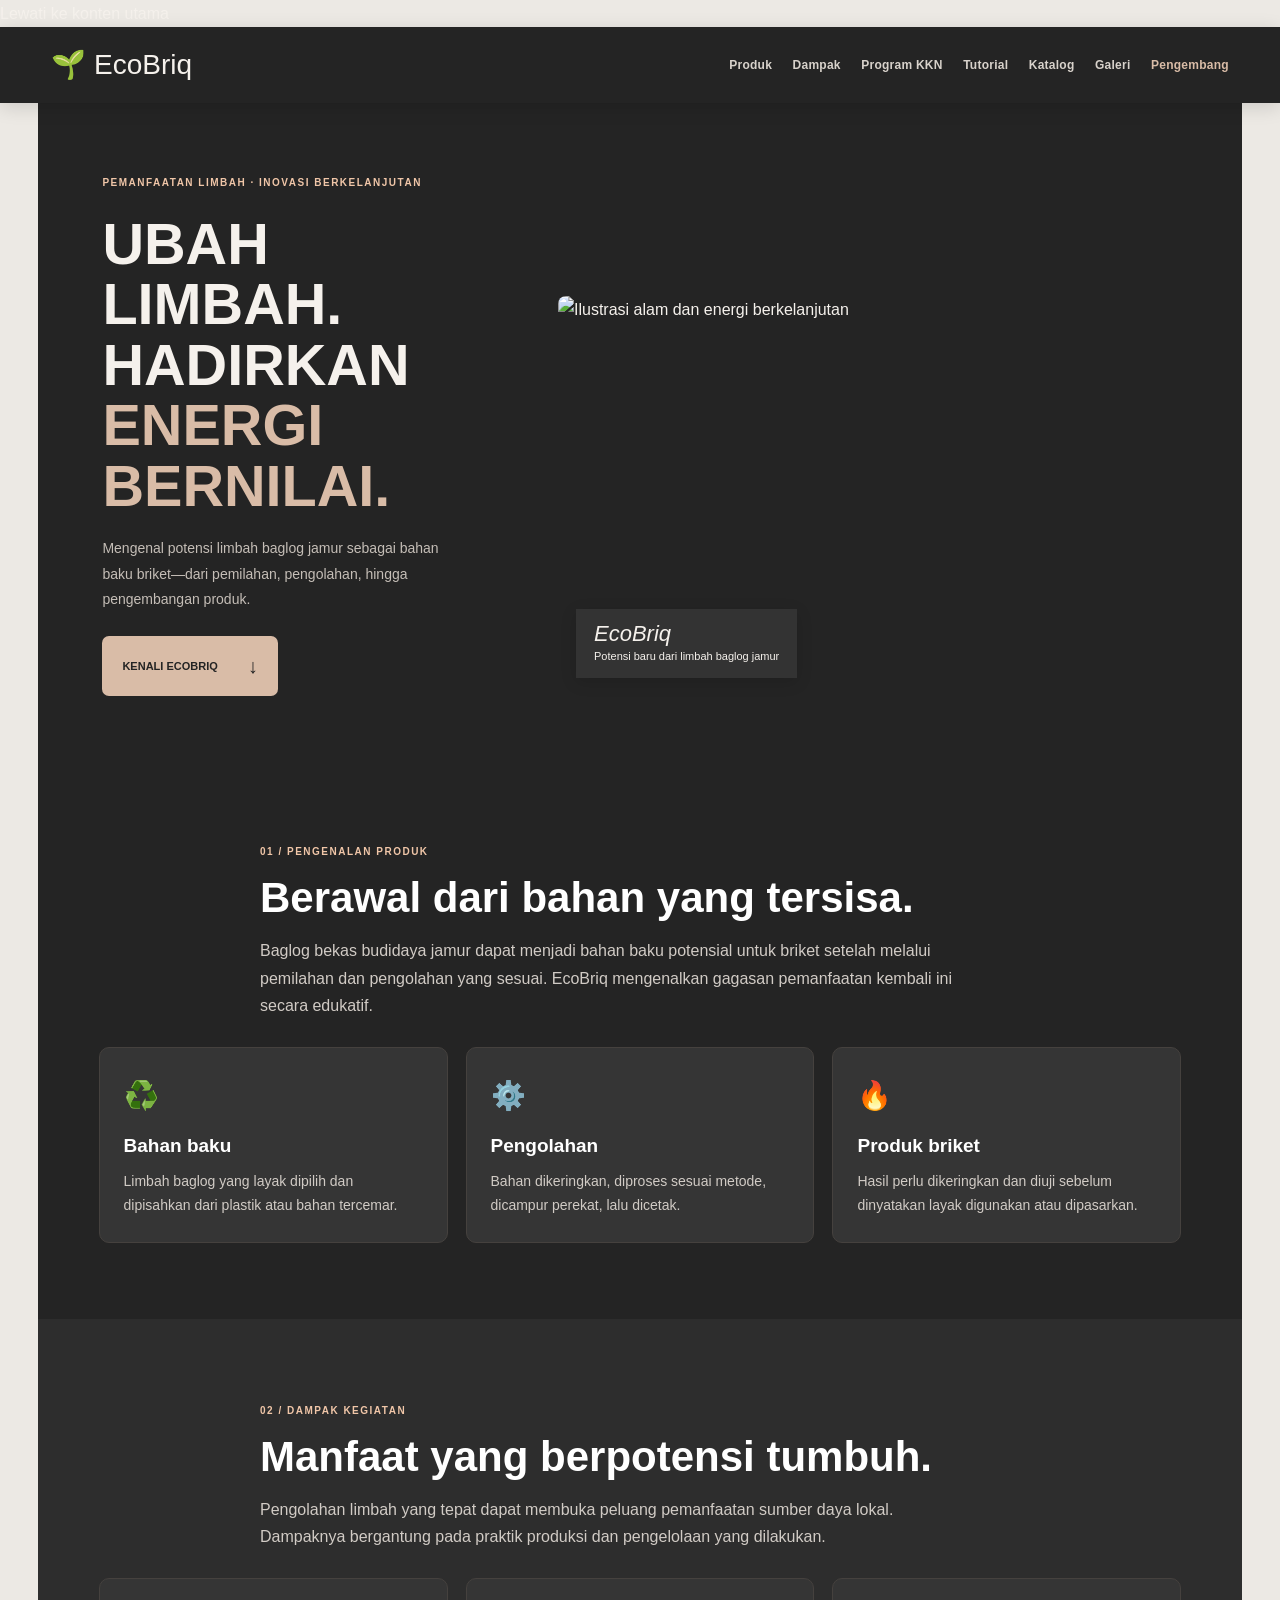
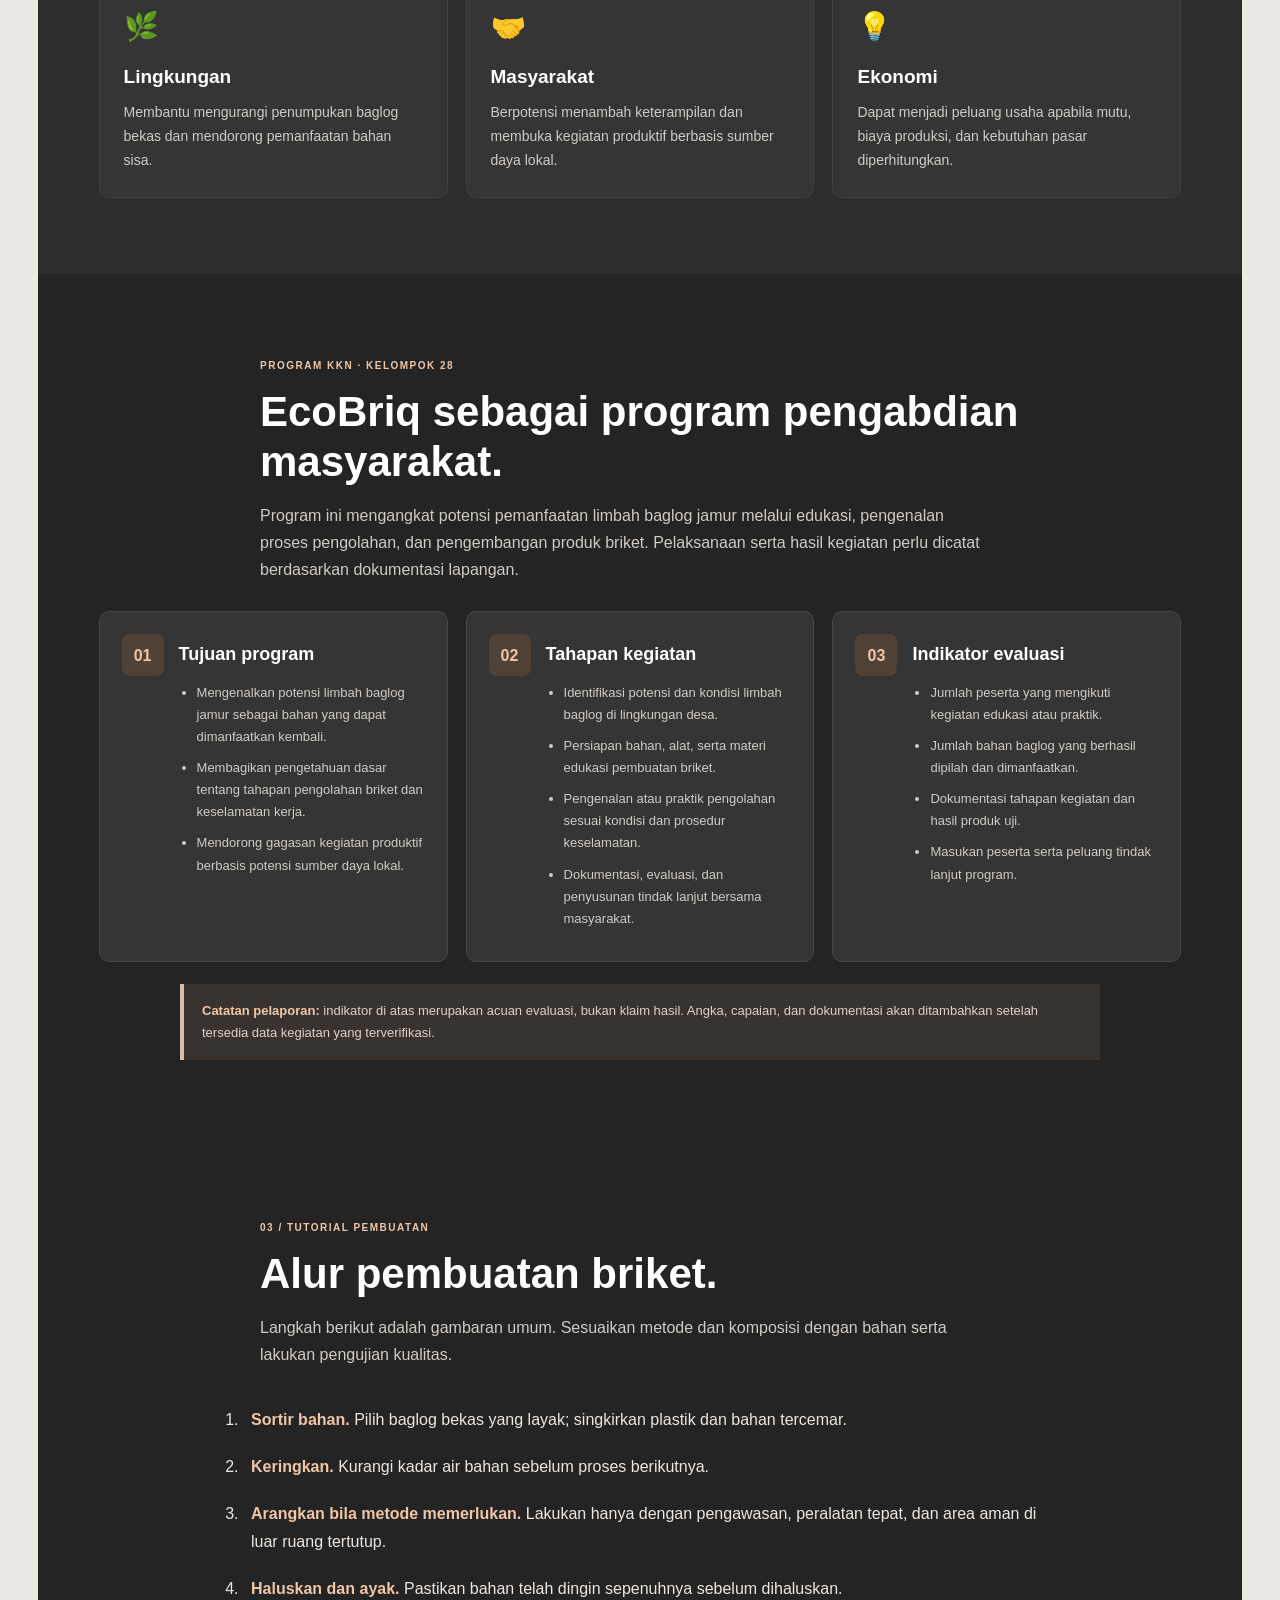
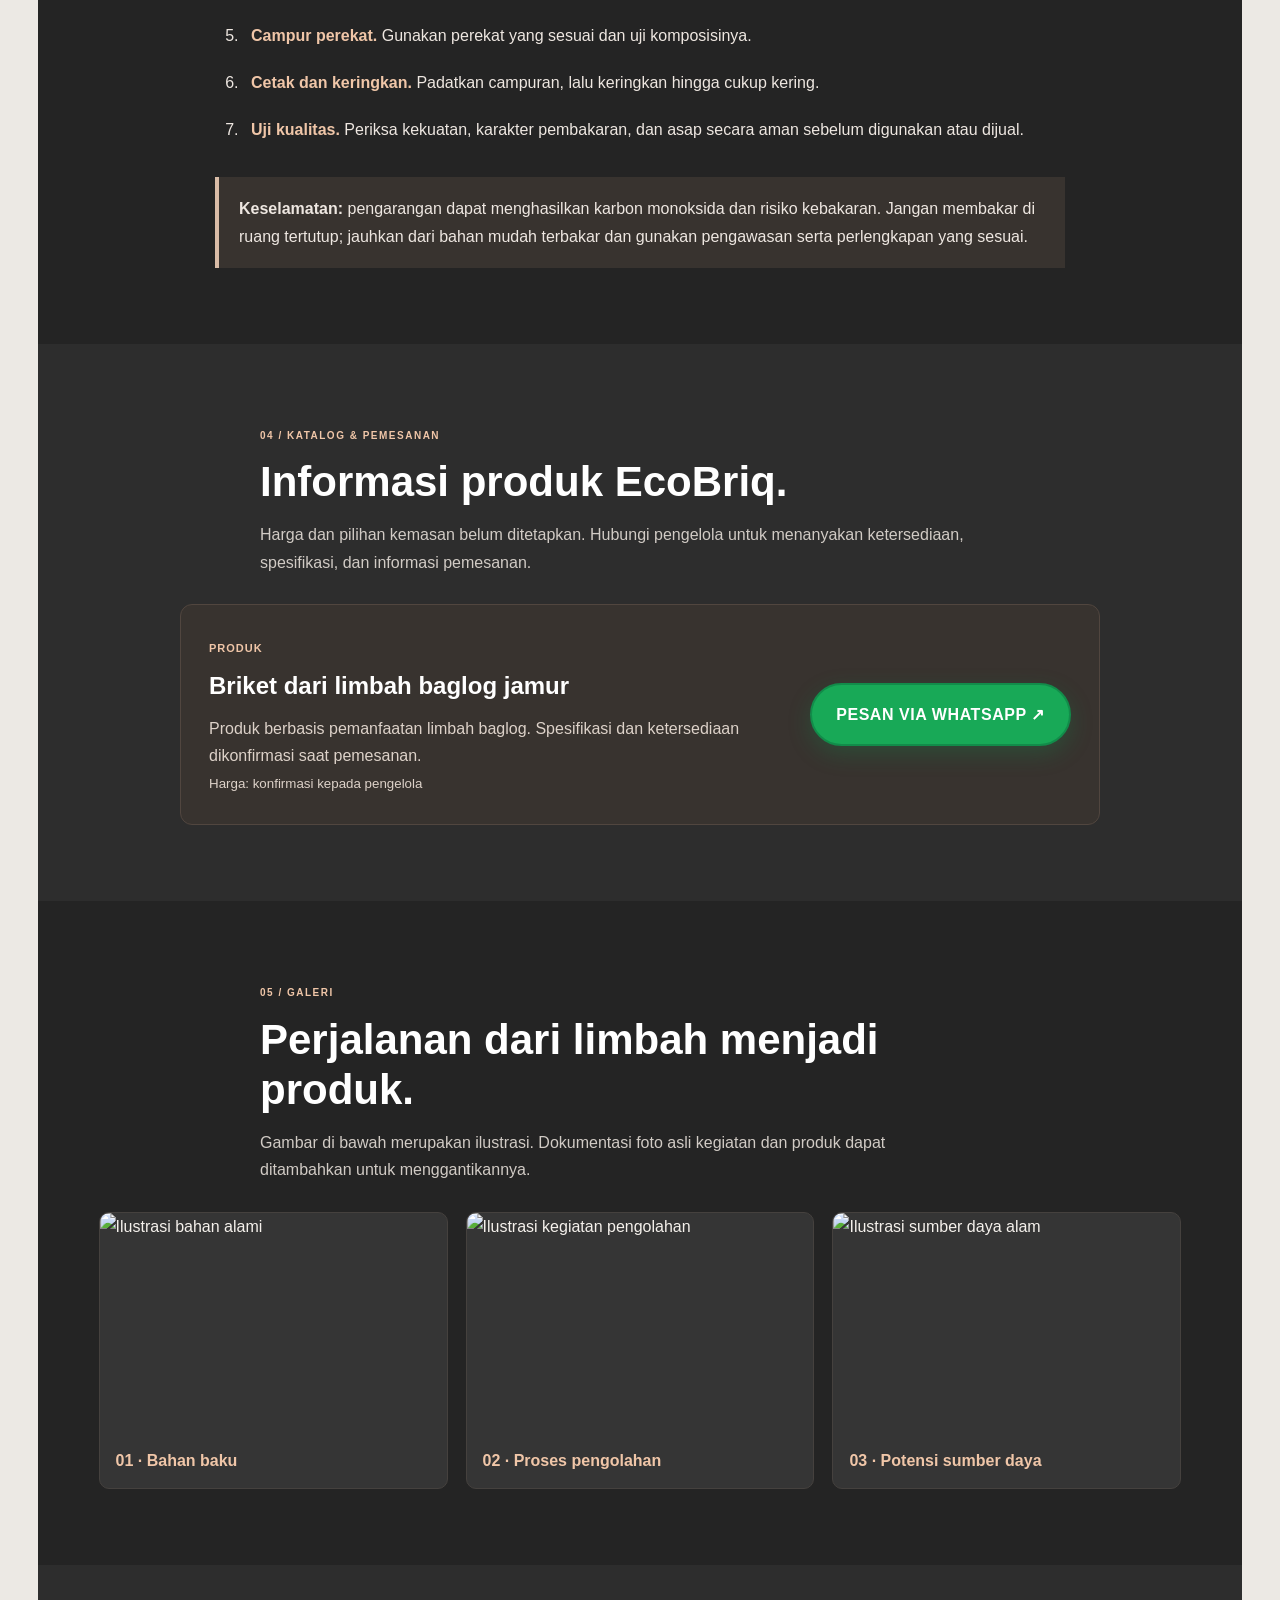
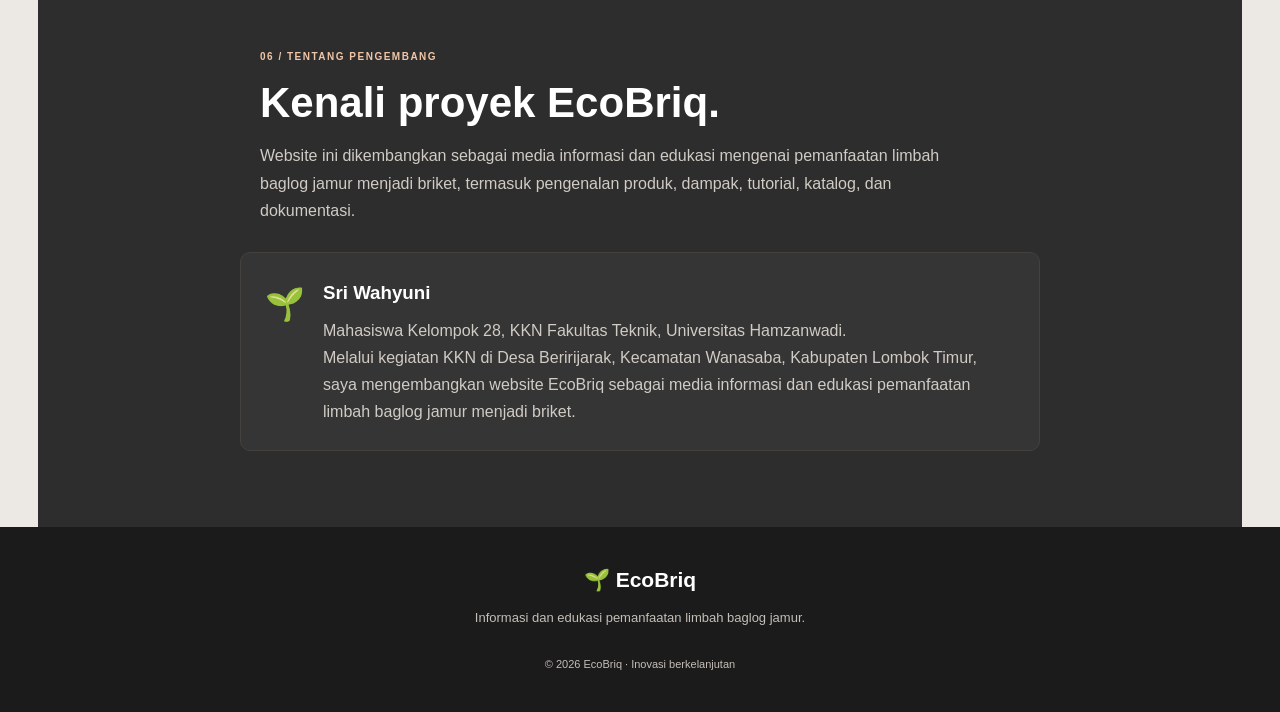
==== index.html @ 1732c58d "Improve EcoBriq navigation accessibility and active section tracking" ====
<!doctype html>
<html lang="id">
<head>
  <meta charset="utf-8">
  <meta name="viewport" content="width=device-width, initial-scale=1">
  <meta name="description" content="EcoBriq: edukasi pemanfaatan limbah baglog jamur menjadi briket, dampak, proses, katalog, galeri, dan informasi pengembang.">
  <title>EcoBriq | Pemanfaatan Limbah Baglog Jamur</title>
  <link rel="stylesheet" href="css/style.css">
</head>
<body class="home-page single-page">
<a class="skip-link" href="#konten-utama">Lewati ke konten utama</a>
<header class="navbar home-nav">
  <a class="logo" href="#beranda" aria-label="EcoBriq, ke beranda">🌱 EcoBriq</a>
  <nav aria-label="Navigasi utama">
    <a href="#produk">Produk</a><a href="#dampak">Dampak</a><a href="#program">Program KKN</a><a href="#tutorial">Tutorial</a><a href="#katalog">Katalog</a><a href="#galeri">Galeri</a><a href="#pengembang">Pengembang</a>
  </nav>
</header>
<main id="konten-utama" tabindex="-1">
  <section class="shop-hero single-hero" id="beranda">
    <div class="shop-hero-copy">
      <span class="shop-kicker">PEMANFAATAN LIMBAH · INOVASI BERKELANJUTAN</span>
      <h1>UBAH LIMBAH.<br>HADIRKAN <em>ENERGI BERNILAI.</em></h1>
      <p>Mengenal potensi limbah baglog jamur sebagai bahan baku briket—dari pemilahan, pengolahan, hingga pengembangan produk.</p>
      <a class="shop-button" href="#produk">KENALI ECOBRIQ <span>↓</span></a>
    </div>
    <div class="shop-hero-photo">
      <img src="https://images.unsplash.com/photo-1473341304170-971dccb5ac1e?auto=format&fit=crop&w=1200&q=85" alt="Ilustrasi alam dan energi berkelanjutan">
      <div class="hero-photo-label"><strong>EcoBriq</strong><span>Potensi baru dari limbah baglog jamur</span></div>
    </div>
  </section>

  <section class="single-section" id="produk">
    <div class="single-heading"><span class="shop-kicker">01 / PENGENALAN PRODUK</span><h2>Berawal dari bahan yang tersisa.</h2><p>Baglog bekas budidaya jamur dapat menjadi bahan baku potensial untuk briket setelah melalui pemilahan dan pengolahan yang sesuai. EcoBriq mengenalkan gagasan pemanfaatan kembali ini secara edukatif.</p></div>
    <div class="single-cards">
      <article><span>♻️</span><h3>Bahan baku</h3><p>Limbah baglog yang layak dipilih dan dipisahkan dari plastik atau bahan tercemar.</p></article>
      <article><span>⚙️</span><h3>Pengolahan</h3><p>Bahan dikeringkan, diproses sesuai metode, dicampur perekat, lalu dicetak.</p></article>
      <article><span>🔥</span><h3>Produk briket</h3><p>Hasil perlu dikeringkan dan diuji sebelum dinyatakan layak digunakan atau dipasarkan.</p></article>
    </div>
  </section>

  <section class="single-section single-tinted" id="dampak">
    <div class="single-heading"><span class="shop-kicker">02 / DAMPAK KEGIATAN</span><h2>Manfaat yang berpotensi tumbuh.</h2><p>Pengolahan limbah yang tepat dapat membuka peluang pemanfaatan sumber daya lokal. Dampaknya bergantung pada praktik produksi dan pengelolaan yang dilakukan.</p></div>
    <div class="single-cards">
      <article><span>🌿</span><h3>Lingkungan</h3><p>Membantu mengurangi penumpukan baglog bekas dan mendorong pemanfaatan bahan sisa.</p></article>
      <article><span>🤝</span><h3>Masyarakat</h3><p>Berpotensi menambah keterampilan dan membuka kegiatan produktif berbasis sumber daya lokal.</p></article>
      <article><span>💡</span><h3>Ekonomi</h3><p>Dapat menjadi peluang usaha apabila mutu, biaya produksi, dan kebutuhan pasar diperhitungkan.</p></article>
    </div>
  </section>


  <section class="single-section" id="program">
    <div class="single-heading"><span class="shop-kicker">PROGRAM KKN · KELOMPOK 28</span><h2>EcoBriq sebagai program pengabdian masyarakat.</h2><p>Program ini mengangkat potensi pemanfaatan limbah baglog jamur melalui edukasi, pengenalan proses pengolahan, dan pengembangan produk briket. Pelaksanaan serta hasil kegiatan perlu dicatat berdasarkan dokumentasi lapangan.</p></div>
    <div class="program-grid">
      <article class="program-card"><span class="program-number">01</span><div><h3>Tujuan program</h3><ul><li>Mengenalkan potensi limbah baglog jamur sebagai bahan yang dapat dimanfaatkan kembali.</li><li>Membagikan pengetahuan dasar tentang tahapan pengolahan briket dan keselamatan kerja.</li><li>Mendorong gagasan kegiatan produktif berbasis potensi sumber daya lokal.</li></ul></div></article>
      <article class="program-card"><span class="program-number">02</span><div><h3>Tahapan kegiatan</h3><ul><li>Identifikasi potensi dan kondisi limbah baglog di lingkungan desa.</li><li>Persiapan bahan, alat, serta materi edukasi pembuatan briket.</li><li>Pengenalan atau praktik pengolahan sesuai kondisi dan prosedur keselamatan.</li><li>Dokumentasi, evaluasi, dan penyusunan tindak lanjut bersama masyarakat.</li></ul></div></article>
      <article class="program-card"><span class="program-number">03</span><div><h3>Indikator evaluasi</h3><ul><li>Jumlah peserta yang mengikuti kegiatan edukasi atau praktik.</li><li>Jumlah bahan baglog yang berhasil dipilah dan dimanfaatkan.</li><li>Dokumentasi tahapan kegiatan dan hasil produk uji.</li><li>Masukan peserta serta peluang tindak lanjut program.</li></ul></div></article>
    </div>
    <p class="program-note"><strong>Catatan pelaporan:</strong> indikator di atas merupakan acuan evaluasi, bukan klaim hasil. Angka, capaian, dan dokumentasi akan ditambahkan setelah tersedia data kegiatan yang terverifikasi.</p>
  </section>

  <section class="single-section" id="tutorial">
    <div class="single-heading"><span class="shop-kicker">03 / TUTORIAL PEMBUATAN</span><h2>Alur pembuatan briket.</h2><p>Langkah berikut adalah gambaran umum. Sesuaikan metode dan komposisi dengan bahan serta lakukan pengujian kualitas.</p></div>
    <ol class="single-steps">
      <li><b>Sortir bahan.</b> Pilih baglog bekas yang layak; singkirkan plastik dan bahan tercemar.</li>
      <li><b>Keringkan.</b> Kurangi kadar air bahan sebelum proses berikutnya.</li>
      <li><b>Arangkan bila metode memerlukan.</b> Lakukan hanya dengan pengawasan, peralatan tepat, dan area aman di luar ruang tertutup.</li>
      <li><b>Haluskan dan ayak.</b> Pastikan bahan telah dingin sepenuhnya sebelum dihaluskan.</li>
      <li><b>Campur perekat.</b> Gunakan perekat yang sesuai dan uji komposisinya.</li>
      <li><b>Cetak dan keringkan.</b> Padatkan campuran, lalu keringkan hingga cukup kering.</li>
      <li><b>Uji kualitas.</b> Periksa kekuatan, karakter pembakaran, dan asap secara aman sebelum digunakan atau dijual.</li>
    </ol>
    <aside class="single-safety"><b>Keselamatan:</b> pengarangan dapat menghasilkan karbon monoksida dan risiko kebakaran. Jangan membakar di ruang tertutup; jauhkan dari bahan mudah terbakar dan gunakan pengawasan serta perlengkapan yang sesuai.</aside>
  </section>

  <section class="single-section single-tinted" id="katalog">
    <div class="single-heading"><span class="shop-kicker">04 / KATALOG & PEMESANAN</span><h2>Informasi produk EcoBriq.</h2><p>Harga dan pilihan kemasan belum ditetapkan. Hubungi pengelola untuk menanyakan ketersediaan, spesifikasi, dan informasi pemesanan.</p></div>
    <article class="catalog-card"><div><span class="catalog-label">PRODUK</span><h3>Briket dari limbah baglog jamur</h3><p>Produk berbasis pemanfaatan limbah baglog. Spesifikasi dan ketersediaan dikonfirmasi saat pemesanan.</p><small>Harga: konfirmasi kepada pengelola</small></div><a class="btn-whatsapp" href="https://wa.me/6285955338540?text=Halo%20EcoBriq%2C%20saya%20ingin%20menanyakan%20informasi%20produk%20dan%20pemesanan%20briket." target="_blank" rel="noopener noreferrer">PESAN VIA WHATSAPP ↗</a></article>
  </section>

  <section class="single-section" id="galeri">
    <div class="single-heading"><span class="shop-kicker">05 / GALERI</span><h2>Perjalanan dari limbah menjadi produk.</h2><p>Gambar di bawah merupakan ilustrasi. Dokumentasi foto asli kegiatan dan produk dapat ditambahkan untuk menggantikannya.</p></div>
    <div class="single-gallery">
      <figure><img src="https://images.unsplash.com/photo-1504545102780-26774c1bb073?auto=format&fit=crop&w=700&q=80" alt="Ilustrasi bahan alami" loading="lazy"><figcaption>01 · Bahan baku</figcaption></figure>
      <figure><img src="https://images.unsplash.com/photo-1581092160562-40aa08e78837?auto=format&fit=crop&w=700&q=80" alt="Ilustrasi kegiatan pengolahan" loading="lazy"><figcaption>02 · Proses pengolahan</figcaption></figure>
      <figure><img src="https://images.unsplash.com/photo-1518837695005-2083093ee35b?auto=format&fit=crop&w=700&q=80" alt="Ilustrasi sumber daya alam" loading="lazy"><figcaption>03 · Potensi sumber daya</figcaption></figure>
    </div>
  </section>

  <section class="single-section single-tinted" id="pengembang">
    <div class="single-heading"><span class="shop-kicker">06 / TENTANG PENGEMBANG</span><h2>Kenali proyek EcoBriq.</h2><p>Website ini dikembangkan sebagai media informasi dan edukasi mengenai pemanfaatan limbah baglog jamur menjadi briket, termasuk pengenalan produk, dampak, tutorial, katalog, dan dokumentasi.</p></div>
    <div class="developer-card"><span aria-hidden="true">🌱</span><div><h3>Sri Wahyuni</h3><p>Mahasiswa Kelompok 28, KKN Fakultas Teknik, Universitas Hamzanwadi.</p><p>Melalui kegiatan KKN di Desa Beririjarak, Kecamatan Wanasaba, Kabupaten Lombok Timur, saya mengembangkan website EcoBriq sebagai media informasi dan edukasi pemanfaatan limbah baglog jamur menjadi briket.</p></div></div>
  </section>
</main>
<footer class="footer"><a href="#beranda" class="logo">🌱 EcoBriq</a><p>Informasi dan edukasi pemanfaatan limbah baglog jamur.</p><small>© 2026 EcoBriq · Inovasi berkelanjutan</small></footer>

<script>
(() => {
  const nav = document.querySelector('.home-nav nav');
  const navLinks = nav ? [...nav.querySelectorAll('a[href^="#"]')] : [];
  const sections = navLinks
    .map((link) => document.querySelector(link.getAttribute('href')))
    .filter(Boolean);

  // Tandai bagian yang sedang dibaca pada navigasi utama.
  if ('IntersectionObserver' in window && navLinks.length && sections.length) {
    const linkById = new Map(navLinks.map((link) => [link.hash.slice(1), link]));
    const activeObserver = new IntersectionObserver((entries) => {
      const visible = entries
        .filter((entry) => entry.isIntersecting)
        .sort((a, b) => b.intersectionRatio - a.intersectionRatio)[0];

      if (!visible) return;
      navLinks.forEach((link) => {
        const isActive = link === linkById.get(visible.target.id);
        link.classList.toggle('active', isActive);
        if (isActive) link.setAttribute('aria-current', 'location');
        else link.removeAttribute('aria-current');
      });
    }, { rootMargin: '-18% 0px -65% 0px', threshold: [0, 0.15, 0.35, 0.6] });

    sections.forEach((section) => activeObserver.observe(section));
  }

  // Animasi reveal tidak menghalangi navigasi atau konten saat gerakan dikurangi.
  const reduceMotion = window.matchMedia('(prefers-reduced-motion: reduce)').matches;
  if (reduceMotion || !('IntersectionObserver' in window)) return;

  const revealItems = document.querySelectorAll(
    '.single-section, .single-hero .shop-hero-copy, .single-hero .shop-hero-photo, .single-cards article, .program-card, .single-gallery figure, .developer-card, .catalog-card'
  );

  revealItems.forEach((item) => item.classList.add('reveal-ready'));

  const revealObserver = new IntersectionObserver((entries, currentObserver) => {
    entries.forEach((entry) => {
      if (!entry.isIntersecting) return;
      entry.target.classList.add('is-visible');
      currentObserver.unobserve(entry.target);
    });
  }, { threshold: 0.12, rootMargin: '0px 0px -35px 0px' });

  revealItems.forEach((item) => revealObserver.observe(item));
})();
</script>

</body>
</html>
---- css/style.css ----
/* ===== PENGATURAN DASAR ===== */
* {
    margin: 0;
    padding: 0;
    box-sizing: border-box;
}

:root {
    --green: #245c3b;
    --green-dark: #173e29;
    --green-light: #eaf3e9;
    --cream: #f8f7f0;
    --text: #24352a;
    --muted: #6b786e;
    --white: #ffffff;
}

html {
    scroll-behavior: smooth;
    scroll-padding-top: 100px;
}

body {
    font-family: Arial, Helvetica, sans-serif;
    background: var(--cream);
    color: var(--text);
    line-height: 1.7;
}

a {
    color: inherit;
    text-decoration: none;
}

img {
    display: block;
    max-width: 100%;
}

/* ===== NAVBAR ===== */
.navbar {
    display: flex;
    justify-content: space-between;
    align-items: center;
    gap: 24px;
    padding: 20px 7%;
    background: var(--white);
    border-bottom: 1px solid #e5e9e2;
}

.logo {
    color: var(--green);
    font-size: 21px;
    font-weight: 800;
    white-space: nowrap;
}

.logo span {
    color: #8b9b5c;
}

.navbar nav {
    display: flex;
    align-items: center;
    gap: 24px;
}

.navbar nav a {
    font-size: 14px;
    color: #536257;
    transition: color 0.2s;
}

.navbar nav a:hover,
.navbar nav a.active {
    color: var(--green);
    font-weight: 700;
}

/* ===== BERANDA UTAMA ===== */
.hero {
    display: grid;
    grid-template-columns: 1.1fr 0.9fr;
    align-items: center;
    gap: 55px;
    padding: 75px 7%;
    background: linear-gradient(135deg, #f4f5e9, #e5efe2);
}

.hero-content {
    max-width: 650px;
}

.label,
.section-label {
    display: inline-block;
    color: var(--green);
    font-size: 12px;
    font-weight: 800;
    letter-spacing: 1.5px;
    margin-bottom: 18px;
}

.hero h1 {
    font-size: clamp(38px, 5vw, 60px);
    line-height: 1.13;
    letter-spacing: -1.8px;
    margin-bottom: 22px;
}

.hero h1 span {
    color: var(--green);
}

.hero-content > p {
    color: var(--muted);
    font-size: 16px;
    margin-bottom: 28px;
    max-width: 540px;
}

.hero-buttons {
    display: flex;
    flex-wrap: wrap;
    gap: 12px;
}

.btn-primary,
.btn-secondary,
.btn-light {
    display: inline-block;
    padding: 13px 20px;
    border-radius: 8px;
    font-size: 14px;
    font-weight: 700;
    transition: transform 0.2s, background 0.2s;
}

.btn-primary {
    background: var(--green);
    color: var(--white);
}

.btn-primary:hover {
    background: var(--green-dark);
    transform: translateY(-2px);
}

.btn-secondary {
    background: var(--white);
    color: var(--green);
    border: 1px solid #dce5d8;
}

.btn-secondary:hover {
    transform: translateY(-2px);
}

.hero-stats {
    display: flex;
    flex-wrap: wrap;
    gap: 28px;
    margin-top: 35px;
}

.hero-stats div {
    display: flex;
    align-items: center;
    gap: 9px;
}

.hero-stats strong {
    font-size: 23px;
}

.hero-stats span {
    font-size: 12px;
    color: var(--muted);
}

.hero-image {
    position: relative;
}

.hero-image > img {
    width: 100%;
    height: 420px;
    object-fit: cover;
    border-radius: 18px;
    box-shadow: 0 20px 45px #203e281a;
}

.image-caption {
    display: flex;
    align-items: center;
    gap: 12px;
    position: absolute;
    left: 18px;
    right: 18px;
    bottom: 18px;
    padding: 15px;
    background: #ffffffed;
    border-radius: 12px;
}

.image-caption > span {
    font-size: 28px;
}

.image-caption strong {
    font-size: 14px;
}

.image-caption p {
    color: var(--muted);
    font-size: 12px;
}

/* ===== PENGANTAR ARTIKEL ===== */
.intro {
    display: flex;
    justify-content: space-between;
    align-items: end;
    gap: 35px;
    padding: 65px 7% 30px;
}

.intro h2,
.benefit-section > h2 {
    max-width: 500px;
    font-size: 34px;
    line-height: 1.25;
}

.intro > p {
    max-width: 430px;
    color: var(--muted);
    font-size: 14px;
}

/* ===== KARTU ARTIKEL ===== */
.article-grid {
    display: grid;
    grid-template-columns: repeat(3, minmax(0, 1fr));
    gap: 22px;
    padding: 15px 7% 70px;
}

.article-card {
    padding: 27px;
    background: var(--white);
    border: 1px solid #e8ebe4;
    border-radius: 14px;
    transition: transform 0.25s, box-shadow 0.25s;
}

.article-card:hover {
    transform: translateY(-5px);
    box-shadow: 0 15px 35px #203e2810;
}

.article-icon {
    display: flex;
    align-items: center;
    justify-content: center;
    width: 60px;
    height: 60px;
    background: var(--green-light);
    border-radius: 12px;
    font-size: 29px;
    margin-bottom: 20px;
}

.category {
    display: block;
    color: #75875a;
    font-size: 10px;
    font-weight: 800;
    letter-spacing: 1.2px;
    margin-bottom: 9px;
}

.article-card h3 {
    font-size: 20px;
    line-height: 1.35;
    margin-bottom: 12px;
}

.article-card p {
    color: var(--muted);
    font-size: 14px;
    margin-bottom: 20px;
}

.article-card > a {
    color: var(--green);
    font-size: 13px;
    font-weight: 800;
}

/* ===== BANNER PROSES ===== */
.process-banner {
    display: flex;
    justify-content: space-between;
    align-items: center;
    gap: 25px;
    margin: 0 7% 70px;
    padding: 40px;
    background: var(--green-dark);
    color: var(--white);
    border-radius: 16px;
}

.process-banner .section-label {
    color: #c8dcb9;
    margin-bottom: 10px;
}

.process-banner h2,
.product-banner h2 {
    font-size: 31px;
    line-height: 1.3;
    margin-bottom: 10px;
}

.process-banner p,
.product-banner p {
    color: #d5e0d6;
    font-size: 14px;
}

.process-banner .btn-primary {
    background: #e3eddb;
    color: var(--green-dark);
    white-space: nowrap;
}

/* ===== MANFAAT ===== */
.benefit-section {
    padding: 10px 7% 75px;
}

.benefit-section > h2 {
    margin-bottom: 30px;
}

.benefit-grid {
    display: grid;
    grid-template-columns: repeat(3, minmax(0, 1fr));
    gap: 22px;
}

.benefit-grid > div {
    background: #edf2e8;
    border-radius: 12px;
    padding: 25px;
    font-size: 27px;
}

.benefit-grid h3 {
    font-size: 18px;
    margin: 12px 0 8px;
}

.benefit-grid p {
    color: var(--muted);
    font-size: 14px;
}

/* ===== PROMOSI PRODUK ===== */
.product-banner {
    display: flex;
    justify-content: space-between;
    align-items: center;
    gap: 25px;
    margin: 0 7% 75px;
    padding: 40px;
    background: #e5eddd;
    border-radius: 16px;
}

.product-banner .section-label {
    margin-bottom: 10px;
}

.product-banner h2 {
    color: var(--green-dark);
}

.product-banner p {
    color: var(--muted);
    max-width: 550px;
}

.btn-light {
    background: var(--green);
    color: var(--white);
    white-space: nowrap;
}

.btn-light:hover {
    background: var(--green-dark);
}

/* ===== FOOTER ===== */
.footer {
    padding: 35px 7%;
    background: #142f20;
    color: var(--white);
    text-align: center;
}

.footer .logo {
    color: var(--white);
}

.footer .logo span {
    color: #b9cc92;
}

.footer p {
    color: #c4d1c6;
    font-size: 13px;
    margin: 10px 0 20px;
}

.footer small {
    color: #a8b9ab;
    font-size: 11px;
}

/* ===== TAMPILAN HP DAN TABLET ===== */
@media (max-width: 900px) {
    .navbar {
        flex-direction: column;
        padding: 18px 5%;
    }

    .navbar nav {
        justify-content: center;
        flex-wrap: wrap;
        gap: 12px 20px;
    }

    .hero {
        grid-template-columns: 1fr;
        padding: 50px 6%;
        gap: 35px;
    }

    .hero-image > img {
        height: 350px;
    }

    .article-grid {
        grid-template-columns: repeat(2, minmax(0, 1fr));
        padding-left: 6%;
        padding-right: 6%;
    }

    .intro,
    .process-banner,
    .product-banner {
        margin-left: 0;
        margin-right: 0;
    }

    .intro {
        padding-left: 6%;
        padding-right: 6%;
    }

    .process-banner,
    .product-banner {
        margin-left: 6%;
        margin-right: 6%;
    }

    .benefit-section {
        padding-left: 6%;
        padding-right: 6%;
    }
}

@media (max-width: 600px) {
    .logo {
        font-size: 19px;
    }

    .navbar nav {
        gap: 8px 14px;
    }

    .navbar nav a {
        font-size: 12px;
    }

    .hero {
        padding: 40px 5%;
    }

    .hero h1 {
        font-size: 39px;
    }

    .hero-image > img {
        height: 280px;
    }

    .hero-stats {
        gap: 14px;
    }

    .hero-stats span {
        font-size: 11px;
    }

    .intro {
        display: block;
        padding: 45px 5% 25px;
    }

    .intro h2,
    .benefit-section > h2 {
        font-size: 28px;
    }

    .intro > p {
        margin-top: 15px;
    }

    .article-grid,
    .benefit-grid {
        grid-template-columns: 1fr;
    }

    .article-grid {
        padding: 10px 5% 45px;
    }

    .process-banner,
    .product-banner {
        flex-direction: column;
        align-items: flex-start;
        margin: 0 5% 45px;
        padding: 25px;
    }

    .process-banner h2,
    .product-banner h2 {
        font-size: 27px;
    }

    .benefit-section {
        padding: 0 5% 45px;
    }

    .footer {
        padding: 30px 5%;
    }
}

/* ===== HALAMAN ARTIKEL ===== */

.article-hero {
    min-height: 430px;
}

.article-hero .hero-content {
    max-width: 700px;
}

.article-hero h1 {
    font-size: clamp(36px, 4.5vw, 54px);
}

.article-hero .hero-image img {
    height: 360px;
}

.article-hero .hero-content > p {
    max-width: 600px;
}

.article-hero .hero-buttons {
    margin-top: 24px;
}

.article-hero .hero-image {
    width: 100%;
}

/* ===== RESPONSIVE HALAMAN ARTIKEL ===== */

@media (max-width: 900px) {
    .article-hero {
        min-height: auto;
    }

    .article-hero .hero-image img {
        height: 320px;
    }
}

@media (max-width: 600px) {
    .article-hero h1 {
        font-size: 36px;
        letter-spacing: -1px;
    }

    .article-hero .hero-image img {
        height: 260px;
    }

    .article-hero .hero-buttons {
        flex-direction: column;
        align-items: stretch;
    }

    .article-hero .hero-buttons a {
        text-align: center;
    }
}

/* ===== HALAMAN PROSES ===== */

.process-steps {
    max-width: 1050px;
    margin: 0 auto;
    padding: 15px 7% 70px;
}

.process-step {
    display: flex;
    align-items: flex-start;
    gap: 22px;
    padding: 25px;
    margin-bottom: 18px;
    background: var(--white);
    border: 1px solid #e5e9e2;
    border-radius: 14px;
    transition: transform 0.2s, box-shadow 0.2s;
}

.process-step:hover {
    transform: translateY(-3px);
    box-shadow: 0 12px 30px #203e2810;
}

.step-number {
    display: flex;
    align-items: center;
    justify-content: center;
    flex: 0 0 48px;
    height: 48px;
    background: var(--green-light);
    color: var(--green);
    border-radius: 12px;
    font-size: 16px;
    font-weight: 800;
}

.process-step h3 {
    color: var(--green-dark);
    font-size: 19px;
    margin-bottom: 8px;
}

.process-step p {
    color: var(--muted);
    font-size: 14px;
}

.safety-banner {
    margin-top: 0;
}

.safety-banner .section-label {
    color: #d6e6c9;
}

@media (max-width: 600px) {
    .process-steps {
        padding: 10px 5% 45px;
    }

    .process-step {
        gap: 14px;
        padding: 20px;
    }

    .step-number {
        flex-basis: 40px;
        height: 40px;
        font-size: 14px;
    }

    .process-step h3 {
        font-size: 17px;
    }
}


/* ===== BERANDA BERGAYA EDITORIAL ===== */
.home-page{background:#faf1e7;color:#2c211a;font-family:Arial,Helvetica,sans-serif}
.home-nav{background:#8f2f08;color:#fff;border:0;padding:18px 4.5%;gap:22px}
.home-nav .logo{color:#fff;font-family:Georgia,serif;font-size:28px;font-weight:500}
.home-nav nav{gap:clamp(12px,2.4vw,32px)}
.home-nav nav a{color:#fff;font-size:11px;font-weight:700;letter-spacing:.3px}
.home-nav nav a:hover,.home-nav nav a.active{color:#ffd5b6}
.nav-icons{display:flex;gap:16px;font-size:22px}
.shop-hero{display:grid;grid-template-columns:.8fr 1.2fr;align-items:center;gap:4%;padding:42px 6.5% 54px;background:#8f2f08;color:#fff;min-height:480px}
.shop-hero-copy{max-width:440px}
.shop-kicker{font-size:10px;letter-spacing:1.5px;font-weight:700;color:#f4c5a5}
.shop-hero h1{font:700 clamp(35px,4.5vw,58px)/1.05 Georgia,serif;margin:20px 0}
.shop-hero h1 em{font-style:normal;color:#ffd2b3}
.shop-hero-copy p{font-size:14px;line-height:1.8;max-width:360px;color:#ffe8d8;margin-bottom:24px}
.shop-button{display:inline-flex;align-items:center;gap:30px;padding:13px 20px;background:#ffe1ca;color:#4b2819;border-radius:7px;font-size:11px;font-weight:800}
.shop-button span{font-size:20px}
.shop-hero-photo{height:400px;position:relative;align-self:end}
.shop-hero-photo img{width:100%;height:100%;object-fit:cover;border-radius:3px}
.hero-photo-label{position:absolute;bottom:18px;left:18px;background:#fff0e4;color:#39291f;padding:12px 18px;display:flex;flex-direction:column;box-shadow:0 4px 15px #0002}
.hero-photo-label strong{font:italic 22px Georgia,serif}.hero-photo-label span{font-size:11px}
.service-strip{display:grid;grid-template-columns:repeat(4,1fr);margin:-20px 4% 0;position:relative;background:#ffe4cf;border-radius:10px;padding:17px 20px;gap:12px}
.service-strip>div{display:flex;align-items:center;gap:12px;border-right:1px solid #e6c5ad;padding:0 12px}.service-strip>div:last-child{border:0}
.service-strip>div>span{font-size:25px;color:#b76c3b}.service-strip section{display:flex;flex-direction:column}.service-strip strong{font-size:9px}.service-strip small{font-size:9px;color:#785b4b}
.shop-section{padding:32px 4.5% 18px}.shop-section-head{display:flex;align-items:center;justify-content:space-between;margin-bottom:14px}
.shop-section h2,.occasion-section h2{font:20px Georgia,serif}.shop-section-head a{font-size:10px;font-weight:700}
.shop-tiles{display:grid;grid-template-columns:repeat(4,minmax(0,1fr));gap:12px}
.shop-tiles>a{background:#f2dfd1;border-radius:9px;overflow:hidden;display:block}
.shop-tiles img{width:100%;height:150px;object-fit:cover}
.shop-tiles span{display:grid;grid-template-columns:1fr auto;padding:10px 12px;position:relative}
.shop-tiles b{font-size:11px}.shop-tiles small{font-size:9px;grid-column:1;color:#785b4b}.shop-tiles i{font-style:normal;grid-column:2;grid-row:1/3;color:#b76c3b}
.story-banner{margin:0 4.5% 10px;display:grid;grid-template-columns:.8fr 1.2fr;min-height:210px;background:#f6d8c2;border-radius:10px;overflow:hidden}
.story-copy{padding:25px 28px}.story-copy h2{font:24px/1.15 Georgia,serif;margin:10px 0}.story-copy p{font-size:11px;line-height:1.7;color:#6c5142;margin-bottom:12px}.story-copy>a{font-size:10px;font-weight:700;border:1px solid #b77b54;border-radius:20px;padding:8px 12px;display:inline-block}
.story-banner>img{width:100%;height:100%;min-height:210px;object-fit:cover}
.occasion-section{padding:12px 4.5% 18px}.occasion-section h2{margin-bottom:12px}
.occasion-links{display:grid;grid-template-columns:repeat(5,1fr)}
.occasion-links a{display:flex;flex-direction:column;align-items:center;gap:6px;border-right:1px solid #e4cfc0;color:#9c603c;padding:8px 4px}
.occasion-links a:last-child{border:0}.occasion-links span{font-size:24px}.occasion-links b{font-size:9px;color:#39291f}
.newsletter{margin:0 4.5% 12px;padding:14px 20px;border-radius:10px;background:#f6d8c2;display:flex;justify-content:space-between;align-items:center;gap:15px}
.newsletter>div{display:grid;grid-template-columns:auto 1fr;column-gap:10px}.newsletter>div span{grid-row:1/3;font-size:22px;color:#b76c3b}.newsletter strong{font-size:11px}.newsletter small{font-size:10px;color:#785b4b}.newsletter>a{background:#244326;color:white;padding:10px 16px;border-radius:5px;font-size:10px}
.latest{padding-top:8px}.latest-cards{display:grid;grid-template-columns:repeat(3,1fr);gap:12px}.latest-cards a{background:#f2dfd1;padding:15px;border-radius:8px;font-size:12px;display:flex;justify-content:space-between}
.home-page .footer{background:#8f2f08;color:#fff}.home-page .footer .logo{color:#fff}
@media(max-width:800px){.home-nav{flex-wrap:wrap;justify-content:center}.home-nav nav{order:3;flex-wrap:wrap;justify-content:center}.shop-hero{grid-template-columns:1fr;padding:35px 6%;gap:25px}.shop-hero-photo{height:300px}.service-strip{grid-template-columns:repeat(2,1fr)}.service-strip>div:nth-child(2){border:0}.shop-tiles{grid-template-columns:repeat(2,1fr)}.story-banner{grid-template-columns:1fr}.story-banner>img{max-height:220px}.latest-cards{grid-template-columns:1fr}}
@media(max-width:480px){.service-strip{margin-left:3%;margin-right:3%;padding:12px 8px}.service-strip>div{padding:8px 5px}.service-strip strong{font-size:8px}.service-strip small{font-size:8px}.shop-tiles img{height:120px}.occasion-links b{font-size:7px}.newsletter{align-items:flex-start;flex-direction:column}.shop-hero h1{font-size:38px}}


/* ===== SISTEM DESAIN ECOBRIQ UNTUK SEMUA HALAMAN ===== */
:root{
 --green:#285238;--green-dark:#183b28;--green-light:#e7efe2;
 --cream:#f8f1e8;--text:#30271f;--muted:#78685b;--white:#fffaf5;
}
body{background:var(--cream);color:var(--text)}
.navbar{background:#8b350f;color:#fff;border-bottom:0;padding:18px 5%}
.navbar .logo,.footer .logo{color:#fff}
.navbar nav a{color:#fff;font-size:12px;letter-spacing:.25px}
.navbar nav a:hover,.navbar nav a.active{color:#ffd6b8}
.hero{background:#8b350f;color:#fff;padding:58px 6%;gap:42px}
.hero .label,.hero .section-label{color:#f6c8a8}
.hero h1 span{color:#ffd3b3}
.hero-content>p{color:#f8e2d3}
.hero-image>img{border-radius:4px;box-shadow:none}
.image-caption{background:#fff0e4;color:#39291f;border-radius:4px}
.btn-primary{background:#285238;color:#fff;border-radius:5px}
.btn-secondary{background:#ffe1ca;color:#422b1c;border:0;border-radius:5px}
.intro{padding-top:48px}
.intro h2,.benefit-section>h2{font-family:Georgia,serif;color:#34251c}
.article-card{background:#f4e1d2;border:0;border-radius:8px;box-shadow:none}
.article-icon{background:#e8cdb7;border-radius:8px}
.article-card h3{font-family:Georgia,serif}
.article-card> a{color:#8b4a25}
.process-banner{background:#294b31;border-radius:8px}
.product-banner{background:#f3d9c4;border-radius:8px}
.product-banner h2{color:#34251c}
.product-banner p{color:#78685b}
.btn-light{background:#285238;border-radius:5px}
.benefit-grid>div{background:#f0dfd0;border-radius:8px}
.footer{background:#7d2f0c}
@media(max-width:600px){.navbar{padding:16px 5%}.hero{padding:38px 5%}}

/* Pertahankan tipografi asli proyek */
.home-page,
.home-page h1,
.home-page h2,
.home-page h3,
.home-page .logo,
.home-page .shop-hero h1,
.home-page .story-copy h2,
.home-page .shop-section h2,
.home-page .occasion-section h2,
body h1,body h2,body h3,.logo {
    font-family: Arial, Helvetica, sans-serif;
}


/* ===== TEMA EDITORIAL GELAP UNTUK SELURUH HALAMAN HTML ===== */
body:not(.home-page) {
    background: #ece9e4;
    color: #f5f1ec;
}
body:not(.home-page) .navbar {
    margin: 18px auto 0;
    width: min(1200px, 94%);
    padding: 18px 24px;
    background: #242424;
    border: 0;
    border-radius: 12px 12px 0 0;
    color: #f5f1ec;
}
body:not(.home-page) .navbar .logo,
body:not(.home-page) .footer .logo { color: #f5f1ec; }
body:not(.home-page) .navbar nav a,
body:not(.home-page) .navbar > a:not(.logo) { color: #d8d2cb; }
body:not(.home-page) .navbar nav a:hover,
body:not(.home-page) .navbar nav a.active { color: #d9bca7; }
body:not(.home-page) main,
body:not(.home-page) .article-page {
    width: min(1200px, 94%);
    margin: 0 auto;
    background: #242424;
    color: #f5f1ec;
    overflow: hidden;
}
body:not(.home-page) .hero {
    background: #242424;
    color: #f5f1ec;
    padding: clamp(28px, 5vw, 64px);
    gap: clamp(24px, 4vw, 56px);
}
body:not(.home-page) .hero h1,
body:not(.home-page) .intro h2,
body:not(.home-page) .benefit-section > h2,
body:not(.home-page) .article-card h3,
body:not(.home-page) .process-step h3,
body:not(.home-page) .process-banner h2,
body:not(.home-page) .product-banner h2 { color: #f5f1ec; }
body:not(.home-page) .hero h1 span { color: #d9bca7; }
body:not(.home-page) .hero-content > p,
body:not(.home-page) .intro > p,
body:not(.home-page) .article-card p,
body:not(.home-page) .process-step p,
body:not(.home-page) .product-banner p { color: #c5beb7; }
body:not(.home-page) .section-label,
body:not(.home-page) .label { color: #d9bca7; }
body:not(.home-page) .hero-image > img { border-radius: 8px; }
body:not(.home-page) .intro {
    padding: 42px clamp(24px, 5vw, 60px) 22px;
}
body:not(.home-page) .article-grid {
    padding: 18px clamp(24px, 5vw, 60px) 48px;
    gap: 16px;
}
body:not(.home-page) .article-card,
body:not(.home-page) .process-step,
body:not(.home-page) .benefit-grid > div {
    background: #303030;
    color: #f5f1ec;
    border: 1px solid #45413e;
    border-radius: 8px;
}
body:not(.home-page) .article-icon { background: #45413e; }
body:not(.home-page) .article-card > a { color: #e2bfa7; }
body:not(.home-page) .process-steps { padding: 18px clamp(24px, 5vw, 60px) 48px; }
body:not(.home-page) .process-banner,
body:not(.home-page) .product-banner {
    margin: 0 clamp(24px, 5vw, 60px) 42px;
    border-radius: 8px;
}
body:not(.home-page) .product-banner { background: #38332f; }
body:not(.home-page) .process-banner { background: #343a34; }
body:not(.home-page) .btn-primary,
body:not(.home-page) .btn-light { background: #d9bca7; color: #242424; }
body:not(.home-page) .btn-secondary { background: #3a3734; color: #f5f1ec; border-color: #514b46; }
body:not(.home-page) .article-page { padding: clamp(24px, 5vw, 60px); }
body:not(.home-page) .article-page h1,
body:not(.home-page) .article-page h2,
body:not(.home-page) .article-page p,
body:not(.home-page) .article-page li { color: #f5f1ec; }
body:not(.home-page) .article-page .article-meta,
body:not(.home-page) .article-page .back-link { color: #d9bca7; }
body:not(.home-page) .contact-card,
body:not(.home-page) .contact-note { background: #303030; color: #f5f1ec; border-color: #45413e; }
body:not(.home-page) .footer { background: #1b1b1b; }
body:not(.home-page) * { font-family: Arial, Helvetica, sans-serif; }
@media (max-width: 700px) {
    body:not(.home-page) .navbar { border-radius: 10px 10px 0 0; }
    body:not(.home-page) .hero { padding: 30px 22px; }
    body:not(.home-page) .article-grid { grid-template-columns: 1fr; }
    body:not(.home-page) .process-banner,
    body:not(.home-page) .product-banner { margin: 0 18px 28px; padding: 24px; }
    body:not(.home-page) .intro { display: block; padding: 30px 22px 18px; }
    body:not(.home-page) .intro > p { margin-top: 12px; }
}
/* Final visual override: apply reference styling to every HTML page */
body,body.home-page{background:#ece9e4;color:#f5f1ec;font-family:Arial,Helvetica,sans-serif}body *{font-family:Arial,Helvetica,sans-serif}
.navbar,.navbar.home-nav{width:94%;margin:18px auto 0;padding:18px 24px;background:#242424;color:#f5f1ec;border:0;border-radius:12px 12px 0 0}
.navbar .logo,.navbar.home-nav .logo,.footer .logo{color:#f5f1ec}.navbar nav a,.navbar.home-nav nav a,.navbar>a:not(.logo){color:#d8d2cb}.navbar nav a:hover,.navbar nav a.active{color:#d9bca7}
body main,body.home-page main,body:not(.home-page) .article-page{width:94%;margin:0 auto;background:#242424;color:#f5f1ec;overflow:hidden}
.hero,.shop-hero{background:#242424;color:#f5f1ec;padding:clamp(28px,5vw,64px)}.hero h1,.shop-hero h1,.intro h2,.benefit-section>h2,.article-card h3,.process-step h3,.process-banner h2,.product-banner h2,.shop-section h2,.story-copy h2,.occasion-section h2{color:#f5f1ec}
.hero h1 span,.shop-hero h1 em,.section-label,.label,.shop-kicker{color:#d9bca7}.hero-content>p,.shop-hero-copy p,.intro>p,.article-card p,.process-step p,.process-banner p,.product-banner p,.story-copy p{color:#c5beb7}
.hero-image>img,.shop-hero-photo img{border-radius:8px;box-shadow:none}.image-caption,.hero-photo-label{background:#333;color:#f5f1ec}.btn-primary,.btn-light,.shop-button,.newsletter>a{background:#d9bca7;color:#242424}.btn-secondary{background:#3a3734;color:#f5f1ec;border-color:#514b46}
.intro{padding:42px 5% 22px}.article-grid{padding:18px 5% 48px;gap:16px}.article-card,.process-step,.benefit-grid>div,.shop-tiles>a,.latest-cards a,.contact-card,.contact-note{background:#303030;color:#f5f1ec;border:1px solid #45413e;border-radius:8px;box-shadow:none}.article-icon{background:#45413e}.article-card>a,.category{color:#e2bfa7}
.process-steps{padding:18px 5% 48px}.process-banner,.product-banner{margin:0 5% 42px;border-radius:8px}.process-banner{background:#343a34}.product-banner,.story-banner{background:#38332f}.benefit-section{padding:10px 5% 48px}.shop-section,.occasion-section{padding:30px 5% 18px}.story-banner{margin:0 5% 18px;border:1px solid #45413e}.story-copy h2,.story-copy p{color:#f5f1ec}.occasion-links a{color:#d9bca7;border-color:#45413e}.newsletter{background:#303030;color:#f5f1ec}.newsletter small{color:#c5beb7}
.article-page{padding:clamp(24px,5vw,60px)}.article-page h1,.article-page h2,.article-page p,.article-page li{color:#f5f1ec}.article-page .article-meta,.article-page .back-link{color:#d9bca7}.footer,body.home-page .footer{background:#1b1b1b;color:#f5f1ec}.footer p,.footer small{color:#c5beb7}
@media(max-width:700px){.hero,.shop-hero{padding:30px 22px}.article-grid,.benefit-grid,.shop-tiles{grid-template-columns:1fr}.process-banner,.product-banner{margin:0 18px 28px;padding:24px}.intro{display:block;padding:30px 22px 18px}.intro>p{margin-top:12px}.story-banner{margin:0 18px 18px;grid-template-columns:1fr}.shop-section,.occasion-section{padding:24px 22px 16px}}

/* Perbaikan kontras teks pada bagian "Jelajahi Informasi" dan kartu */
.intro h2,.intro h2 span,.intro .section-label,
.article-grid .article-card h3,.article-grid .article-card p,
.article-grid .article-card .category,.article-grid .article-card a,
.benefit-section h2,.benefit-grid h3,.benefit-grid p,
.process-steps h2,.process-step h3,.process-step p,
.shop-section h2,.shop-tiles b,.shop-tiles small,
.occasion-section h2,.occasion-links b,
.latest h2,.latest-cards a,.newsletter strong,.newsletter small {
    color: #ffffff;
}
.article-grid .article-card .category,
.article-grid .article-card a,
.intro .section-label,
.shop-kicker,.occasion-links a {
    color: #f0c6a8;
}
.article-grid .article-card p,.benefit-grid p,.process-step p,
.shop-tiles small,.newsletter small {
    color: #e0e0e0;
}

/* ===== Baseline quality, accessibility, and responsive safeguards ===== */
*, *::before, *::after { box-sizing: border-box; }
html { scroll-behavior: smooth; }
body { margin: 0; min-width: 320px; font-family: Arial, Helvetica, sans-serif; }
img, video { max-width: 100%; height: auto; }
a { text-underline-offset: .18em; }
a:focus-visible, button:focus-visible, input:focus-visible,
textarea:focus-visible, select:focus-visible {
    outline: 3px solid #f0c6a8;
    outline-offset: 3px;
}
button, input, textarea, select { font: inherit; }
p, li { overflow-wrap: anywhere; }
@media (prefers-reduced-motion: reduce) {
    html { scroll-behavior: auto; }
    *, *::before, *::after {
        animation-duration: .01ms !important;
        animation-iteration-count: 1 !important;
        transition-duration: .01ms !important;
        scroll-behavior: auto !important;
    }
}
@media (max-width: 480px) {
    body { overflow-wrap: break-word; }
    .navbar, .navbar.home-nav { padding: 14px 16px; }
    main, body.home-page main, body:not(.home-page) .article-page { width: 100%; }
}


/* Samakan font di seluruh halaman, termasuk elemen pseudo dan kontrol form */
*, *::before, *::after,
button, input, textarea, select {
    font-family: Arial, Helvetica, sans-serif !important;
}

/* CTA pemesanan WhatsApp: kontras tinggi dan mudah ditemukan */
.btn-whatsapp {
    display: inline-flex;
    align-items: center;
    justify-content: center;
    gap: 10px;
    min-height: 54px;
    padding: 16px 24px;
    border: 2px solid #128c4a;
    border-radius: 999px;
    background: #18a957;
    color: #fff !important;
    font-weight: 800;
    letter-spacing: .035em;
    text-align: center;
    text-decoration: none;
    box-shadow: 0 8px 22px rgba(18, 140, 74, .28);
    transition: transform .18s ease, background .18s ease, box-shadow .18s ease;
}
.btn-whatsapp:hover {
    background: #128c4a;
    box-shadow: 0 10px 26px rgba(18, 140, 74, .36);
    transform: translateY(-2px);
}
.btn-whatsapp:focus-visible { outline-color: #128c4a; }
.shop-order-cta {
    display: flex;
    align-items: center;
    justify-content: space-between;
    gap: 24px;
    margin: 22px 0 28px;
    padding: 22px 26px;
    border: 1px solid #d5e8da;
    border-radius: 18px;
    background: #f0f8f2;
}
.shop-order-cta div { display: grid; gap: 5px; }
.shop-order-cta strong { color: #173e29; font-size: 1.15rem; }
.shop-order-cta span { color: #385a45; }
@media (max-width: 600px) {
    .shop-order-cta { align-items: stretch; flex-direction: column; padding: 20px; }
    .shop-order-cta .btn-whatsapp { width: 100%; }
}


/* Kontras teks pada empat poin layanan di beranda */
.home-page .service-strip strong {
    color: #000;
}

/* ===== SINGLE-PAGE ECOBRIQ: navigasi tetap dan enam bagian utama ===== */
.single-page { background:#ece9e4; color:#f5f1ec; }
.single-page .home-nav { position:sticky; top:0; z-index:1000; width:100%; margin:0; border-radius:0; padding:14px 4%; background:#242424; box-shadow:0 4px 18px #0002; }
.single-page .home-nav nav { flex-wrap:wrap; justify-content:flex-end; gap:8px clamp(10px,1.6vw,22px); }
.single-page .home-nav nav a { font-size:12px; white-space:nowrap; }
.single-page main { width:100%; max-width:none; margin:0; overflow:visible; background:#242424; }
.single-page section[id] { scroll-margin-top:100px; }
.single-page .single-section { padding:clamp(38px,6vw,76px) max(5%, calc((100% - 1180px)/2)); }
.single-page .single-tinted { background:#2d2d2d; }
.single-page .single-heading { max-width:760px; margin:0 auto 28px; }
.single-page .single-heading h2 { margin:10px 0 14px; font-size:clamp(28px,4vw,42px); line-height:1.2; color:#fff; }
.single-page .single-heading p { color:#d1cbc5; max-width:720px; }
.single-page .single-cards { display:grid; grid-template-columns:repeat(3,minmax(0,1fr)); gap:18px; }
.single-page .single-cards article { padding:24px; border:1px solid #45413e; border-radius:10px; background:#353535; }
.single-page .single-cards article>span { font-size:28px; }
.single-page .single-cards h3 { margin:10px 0 8px; color:#fff; font-size:19px; }
.single-page .single-cards p { color:#d1cbc5; font-size:14px; }
.single-page .single-steps { max-width:850px; margin:0 auto; padding-left:28px; color:#eee7e1; }
.single-page .single-steps li { padding:10px 0 10px 8px; }
.single-page .single-steps b { color:#f0c6a8; }
.single-page .single-safety { max-width:850px; margin:24px auto 0; padding:18px 20px; border-left:4px solid #d9bca7; background:#38332f; color:#eee7e1; }
.single-page .catalog-card { display:flex; align-items:center; justify-content:space-between; gap:28px; max-width:920px; margin:0 auto; padding:28px; border:1px solid #51463f; border-radius:12px; background:#38332f; }
.single-page .catalog-card h3 { margin:6px 0 8px; color:#fff; font-size:24px; }
.single-page .catalog-card p,.single-page .catalog-card small { color:#ddd2c9; }
.single-page .catalog-label { color:#f0c6a8; font-size:11px; font-weight:800; letter-spacing:1px; }
.single-page .catalog-card .btn-whatsapp { flex-shrink:0; }
.single-page .single-gallery { display:grid; grid-template-columns:repeat(3,minmax(0,1fr)); gap:18px; }
.single-page .single-gallery figure { overflow:hidden; margin:0; border:1px solid #45413e; border-radius:10px; background:#353535; }
.single-page .single-gallery img { width:100%; height:220px; object-fit:cover; }
.single-page .single-gallery figcaption { padding:14px 16px; color:#f0c6a8; font-weight:700; }
.single-page .developer-card { display:flex; align-items:flex-start; gap:18px; max-width:800px; margin:0 auto; padding:24px; border:1px solid #45413e; border-radius:10px; background:#353535; }
.single-page .developer-card>span { font-size:32px; }
.single-page .developer-card h3 { margin-bottom:8px; color:#fff; }
.single-page .developer-card p { color:#d1cbc5; }
.single-page .footer { margin:0; }
@media(max-width:800px) {
 .single-page .home-nav { align-items:center; gap:12px; }
 .single-page .home-nav nav { justify-content:center; }
 .single-page .single-cards { grid-template-columns:1fr; }
 .single-page .catalog-card { align-items:stretch; flex-direction:column; }
 .single-page .single-gallery { grid-template-columns:1fr; }
 .single-page .single-gallery img { height:240px; }
}
@media(max-width:480px) {
 .single-page .home-nav .logo { font-size:17px; }
 .single-page .home-nav nav a { font-size:11px; }
 .single-page .single-section { padding-left:20px; padding-right:20px; }
}


/* ===== PROGRAM KKN ECOBRIQ ===== */
.single-page .program-grid { display:grid; grid-template-columns:repeat(3,minmax(0,1fr)); gap:18px; }
.single-page .program-card { display:flex; align-items:flex-start; gap:15px; padding:22px; border:1px solid #51463f; border-radius:10px; background:#353535; }
.single-page .program-number { display:grid; place-items:center; flex:0 0 42px; height:42px; border-radius:8px; background:#514238; color:#f0c6a8; font-weight:800; }
.single-page .program-card h3 { margin:5px 0 12px; color:#fff; font-size:18px; }
.single-page .program-card ul { padding-left:18px; color:#d1cbc5; font-size:13px; }
.single-page .program-card li { margin:0 0 9px; }
.single-page .program-note { max-width:920px; margin:22px auto 0; padding:16px 18px; border-left:4px solid #d9bca7; background:#38332f; color:#ddd2c9; font-size:13px; }
.single-page .program-note strong { color:#f0c6a8; }
@media(max-width:800px) { .single-page .program-grid { grid-template-columns:1fr; } }


/* ===== TRANSISI HALUS & ANIMASI SAAT SCROLL ===== */
.single-page {
    scroll-behavior: smooth;
}
.single-page .home-nav {
    transition: background-color .3s ease, box-shadow .3s ease;
}
.single-page .home-nav nav a {
    position: relative;
    transition: color .25s ease, opacity .25s ease;
}
.single-page .home-nav nav a::after {
    content: "";
    position: absolute;
    left: 0;
    right: 100%;
    bottom: -6px;
    height: 2px;
    background: #f0c6a8;
    transition: right .28s ease;
}
.single-page .home-nav nav a:hover::after,
.single-page .home-nav nav a:focus-visible::after {
    right: 0;
}
.single-page .shop-button,
.single-page .single-cards article,
.single-page .program-card,
.single-page .single-gallery figure,
.single-page .catalog-card,
.single-page .developer-card,
.single-page .btn-whatsapp {
    transition: transform .3s ease, box-shadow .3s ease, background-color .3s ease;
}
.single-page .shop-button:hover,
.single-page .btn-whatsapp:hover {
    transform: translateY(-3px);
}
.single-page .single-cards article:hover,
.single-page .program-card:hover,
.single-page .single-gallery figure:hover {
    transform: translateY(-6px);
    box-shadow: 0 14px 30px rgba(0,0,0,.2);
}
.single-page .single-gallery img {
    transition: transform .55s ease;
}
.single-page .single-gallery figure:hover img {
    transform: scale(1.045);
}
.single-page .reveal-ready {
    opacity: 0;
    transform: translateY(26px);
    transition: opacity .7s ease, transform .7s cubic-bezier(.2,.7,.2,1);
}
.single-page .reveal-ready.is-visible {
    opacity: 1;
    transform: translateY(0);
}
.single-page .single-cards article:nth-child(2),
.single-page .program-card:nth-child(2) { transition-delay: .08s; }
.single-page .single-cards article:nth-child(3),
.single-page .program-card:nth-child(3) { transition-delay: .16s; }
@media (prefers-reduced-motion: reduce) {
    .single-page *, .single-page *::before, .single-page *::after {
        scroll-behavior: auto !important;
        animation: none !important;
        transition: none !important;
        transform: none !important;
    }
}


/* ===== ANIMASI MASUK HALAMAN & TRANSISI KONTEN ===== */
@keyframes ecobriqFadeUp {
    from { opacity: 0; transform: translateY(22px); }
    to { opacity: 1; transform: translateY(0); }
}
@keyframes ecobriqImageIn {
    from { opacity: 0; transform: scale(1.035); }
    to { opacity: 1; transform: scale(1); }
}
.single-page .single-hero .shop-hero-copy {
    animation: ecobriqFadeUp .75s cubic-bezier(.2,.7,.2,1) both;
}
.single-page .single-hero .shop-hero-photo {
    animation: ecobriqImageIn 1s ease both;
}
.single-page .single-heading .shop-kicker {
    display: inline-block;
    animation: ecobriqFadeUp .55s ease both;
}
.single-page .single-heading h2 {
    animation: ecobriqFadeUp .7s .08s ease both;
}
.single-page .single-heading p {
    animation: ecobriqFadeUp .7s .16s ease both;
}
.single-page .single-steps li {
    transition: color .25s ease, transform .25s ease;
}
.single-page .single-steps li:hover {
    color: #fff;
    transform: translateX(5px);
}
.single-page .developer-card,
.single-page .catalog-card {
    transition: transform .3s ease, box-shadow .3s ease;
}
.single-page .developer-card:hover,
.single-page .catalog-card:hover {
    transform: translateY(-4px);
    box-shadow: 0 14px 30px rgba(0,0,0,.18);
}
@media (prefers-reduced-motion: reduce) {
    .single-page .single-hero .shop-hero-copy,
    .single-page .single-hero .shop-hero-photo,
    .single-page .single-heading .shop-kicker,
    .single-page .single-heading h2,
    .single-page .single-heading p {
        animation: none !important;
    }
}
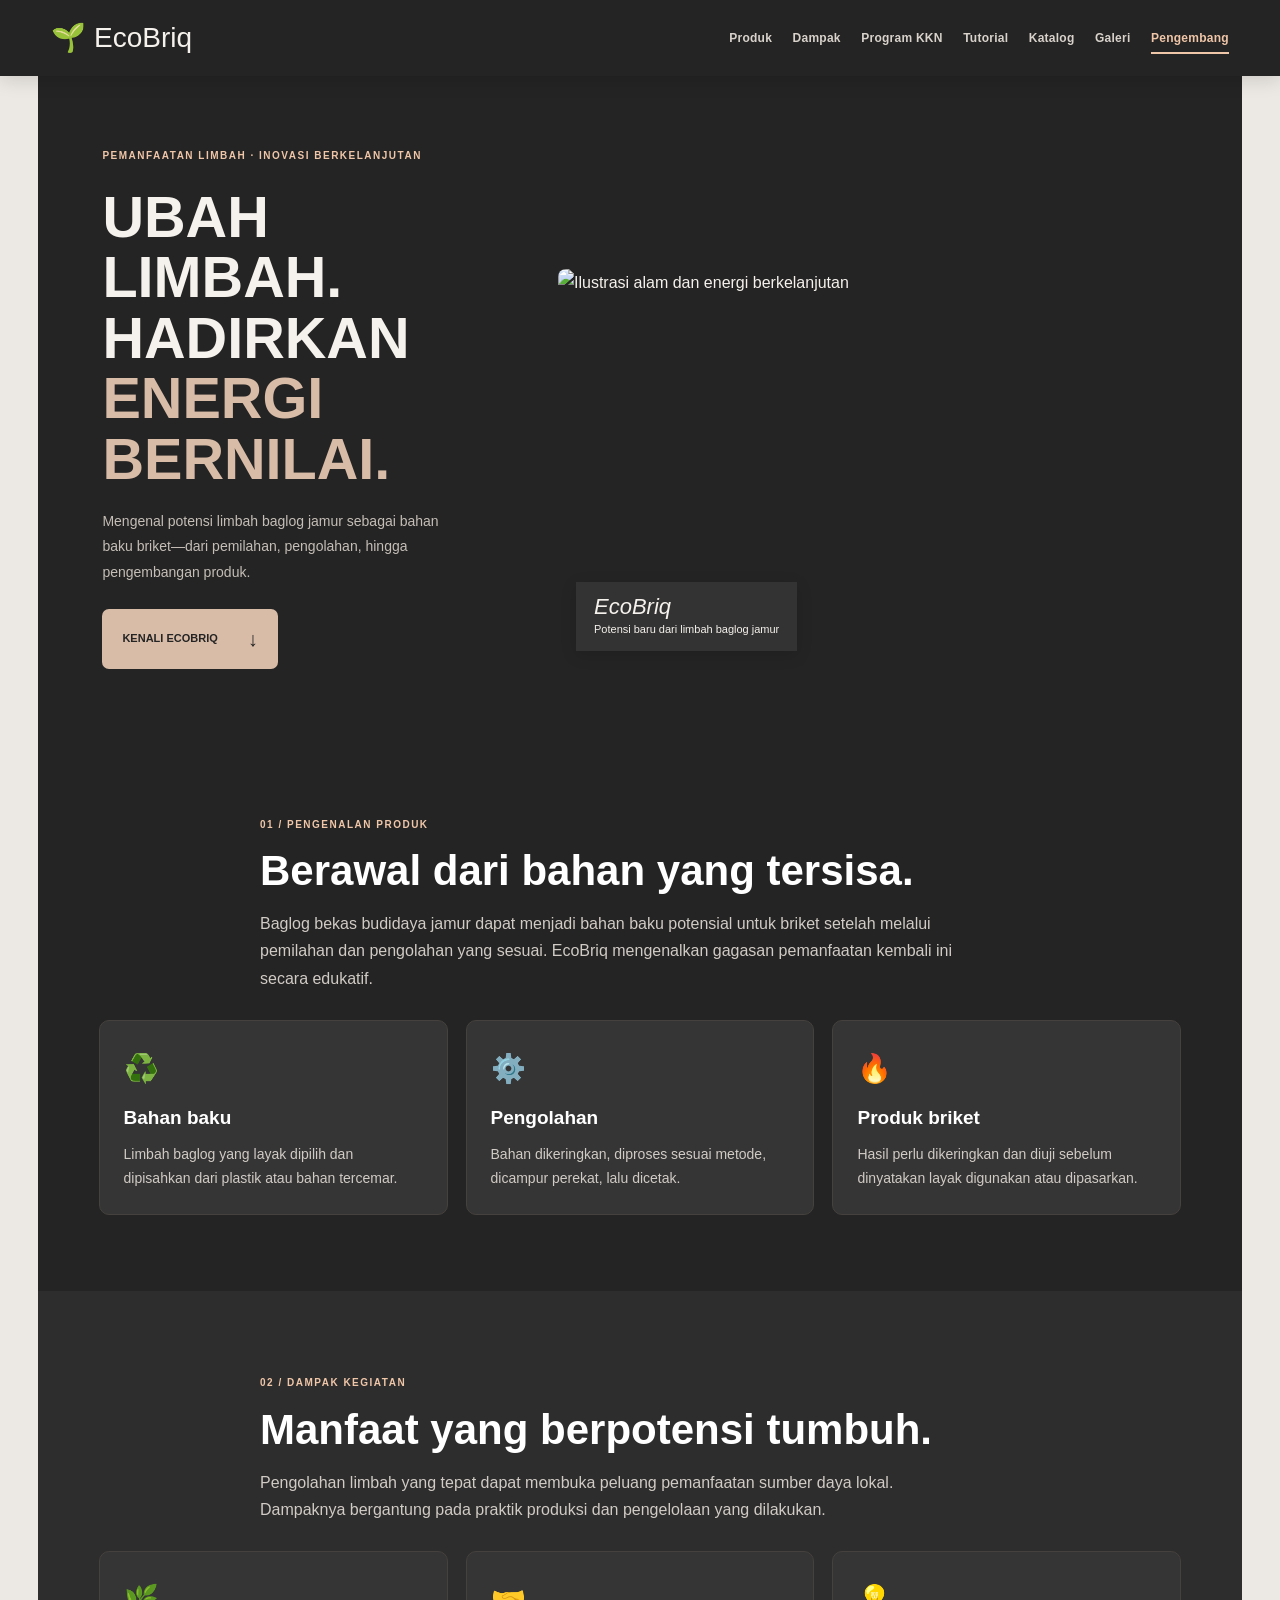
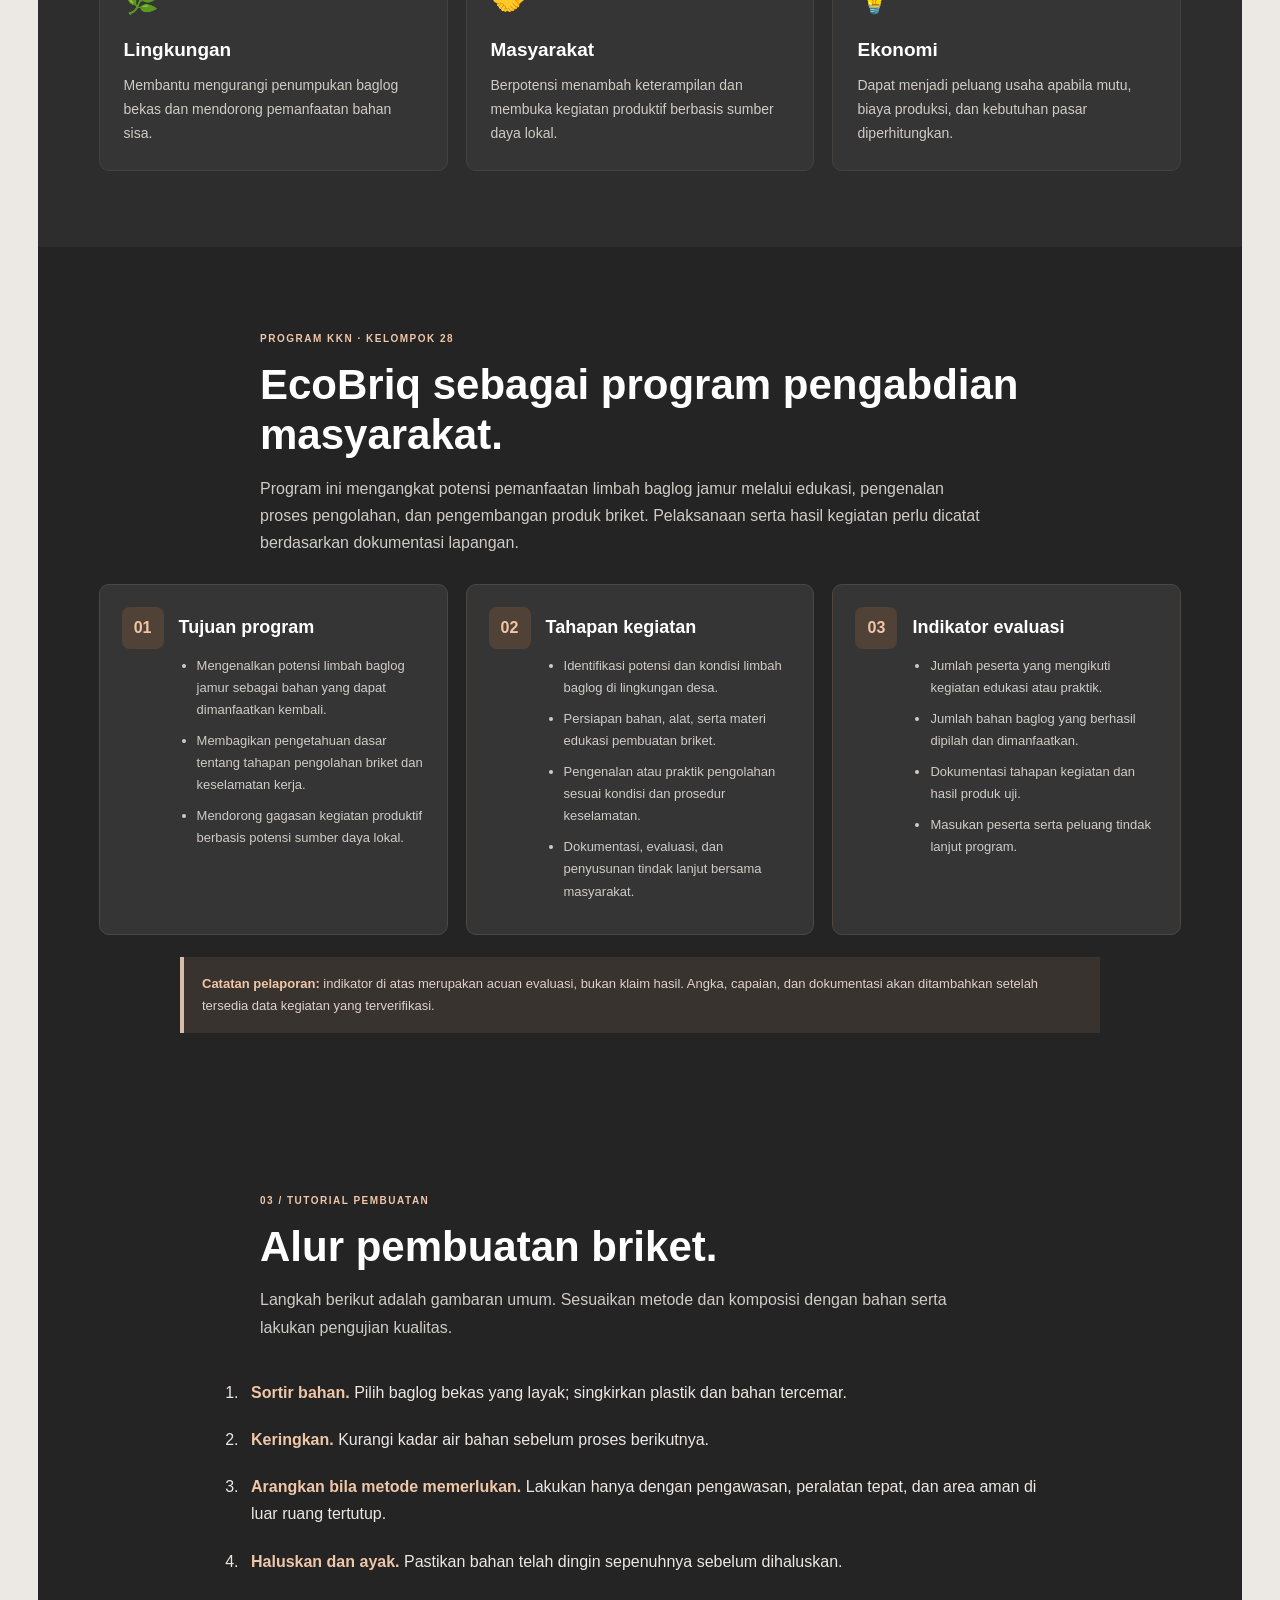
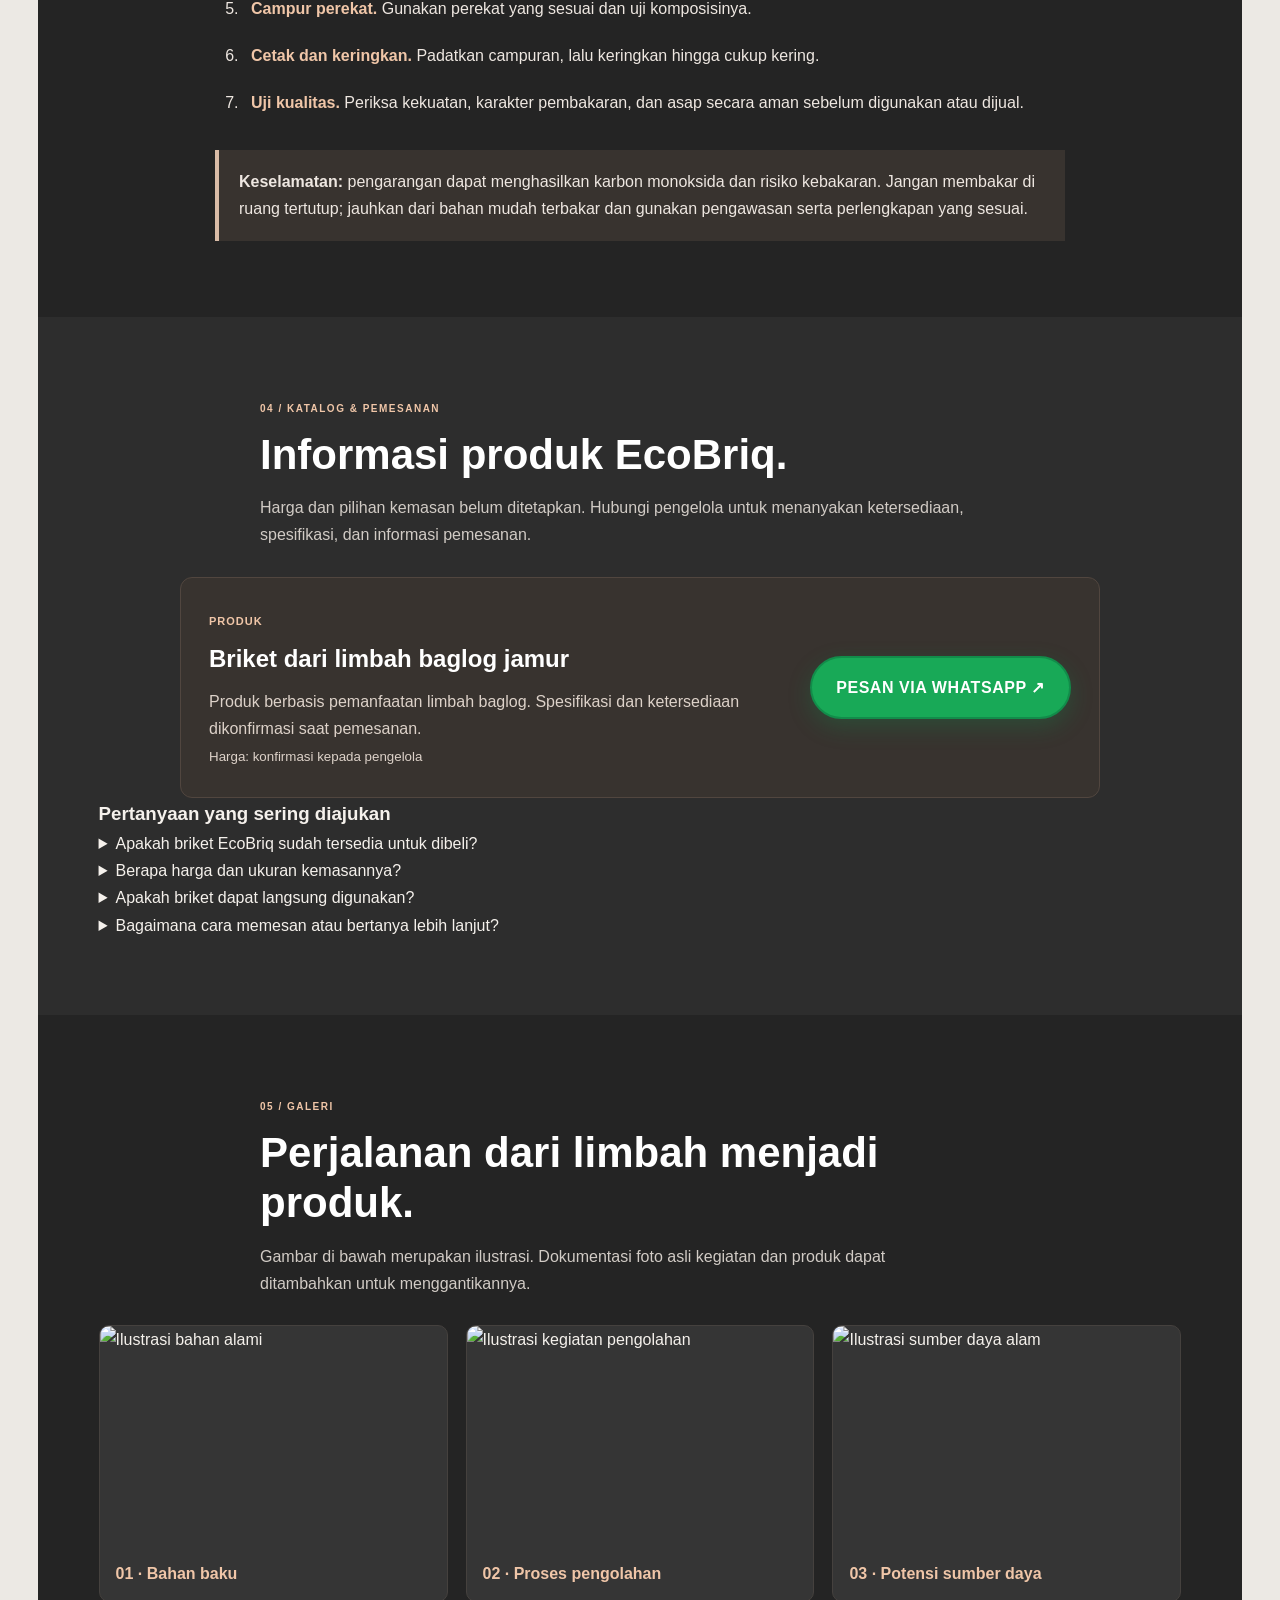
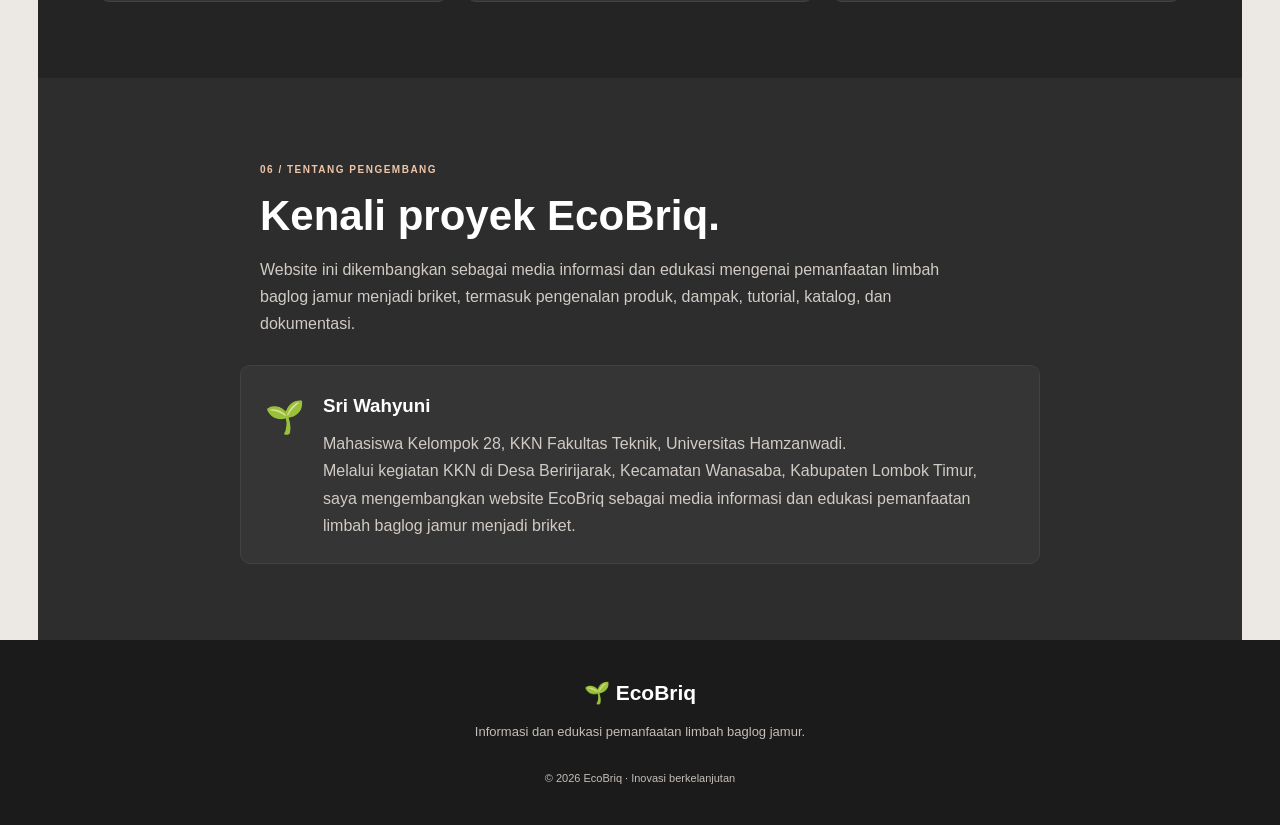
==== commit 6db3f9ac: "Add accessible product FAQ to EcoBriq catalog" ====
--- a/index.html
+++ b/index.html
@@ -75,6 +75,26 @@
   <section class="single-section single-tinted" id="katalog">
     <div class="single-heading"><span class="shop-kicker">04 / KATALOG & PEMESANAN</span><h2>Informasi produk EcoBriq.</h2><p>Harga dan pilihan kemasan belum ditetapkan. Hubungi pengelola untuk menanyakan ketersediaan, spesifikasi, dan informasi pemesanan.</p></div>
     <article class="catalog-card"><div><span class="catalog-label">PRODUK</span><h3>Briket dari limbah baglog jamur</h3><p>Produk berbasis pemanfaatan limbah baglog. Spesifikasi dan ketersediaan dikonfirmasi saat pemesanan.</p><small>Harga: konfirmasi kepada pengelola</small></div><a class="btn-whatsapp" href="https://wa.me/6285955338540?text=Halo%20EcoBriq%2C%20saya%20ingin%20menanyakan%20informasi%20produk%20dan%20pemesanan%20briket." target="_blank" rel="noopener noreferrer">PESAN VIA WHATSAPP ↗</a></article>
+
+    <div class="ecobriq-faq" aria-labelledby="faq-title">
+      <h3 id="faq-title">Pertanyaan yang sering diajukan</h3>
+      <details>
+        <summary>Apakah briket EcoBriq sudah tersedia untuk dibeli?</summary>
+        <p>Ketersediaan produk dikonfirmasi langsung oleh pengelola. Silakan hubungi kami melalui WhatsApp untuk memperoleh informasi terbaru.</p>
+      </details>
+      <details>
+        <summary>Berapa harga dan ukuran kemasannya?</summary>
+        <p>Harga dan pilihan kemasan belum dicantumkan karena masih perlu dikonfirmasi. Pengelola akan memberikan informasi sesuai produk yang tersedia.</p>
+      </details>
+      <details>
+        <summary>Apakah briket dapat langsung digunakan?</summary>
+        <p>Gunakan hanya produk yang sudah dikeringkan dan melalui pengujian kualitas. Ikuti petunjuk penggunaan serta pastikan pembakaran dilakukan di area berventilasi baik.</p>
+      </details>
+      <details>
+        <summary>Bagaimana cara memesan atau bertanya lebih lanjut?</summary>
+        <p>Tekan tombol pesan via WhatsApp pada katalog untuk menghubungi pengelola secara langsung.</p>
+      </details>
+    </div>
   </section>
 
   <section class="single-section" id="galeri">
--- a/css/style.css
+++ b/css/style.css
@@ -1197,3 +1197,34 @@
         animation: none !important;
     }
 }
+
+/* ===== AKSESIBILITAS NAVIGASI & PENANDA BAGIAN AKTIF ===== */
+.skip-link {
+    position: fixed;
+    top: 10px;
+    left: 10px;
+    z-index: 2000;
+    padding: 12px 16px;
+    border-radius: 8px;
+    background: #f0c6a8;
+    color: #242424;
+    font-weight: 700;
+    transform: translateY(-160%);
+    transition: transform .2s ease;
+}
+.skip-link:focus {
+    transform: translateY(0);
+}
+.single-page .home-nav nav a.active,
+.single-page .home-nav nav a[aria-current="location"] {
+    color: #f0c6a8;
+    font-weight: 800;
+}
+.single-page .home-nav nav a.active::after,
+.single-page .home-nav nav a[aria-current="location"]::after {
+    right: 0;
+}
+#konten-utama:focus { outline: none; }
+@media (prefers-reduced-motion: reduce) {
+    .skip-link { transition: none; }
+}
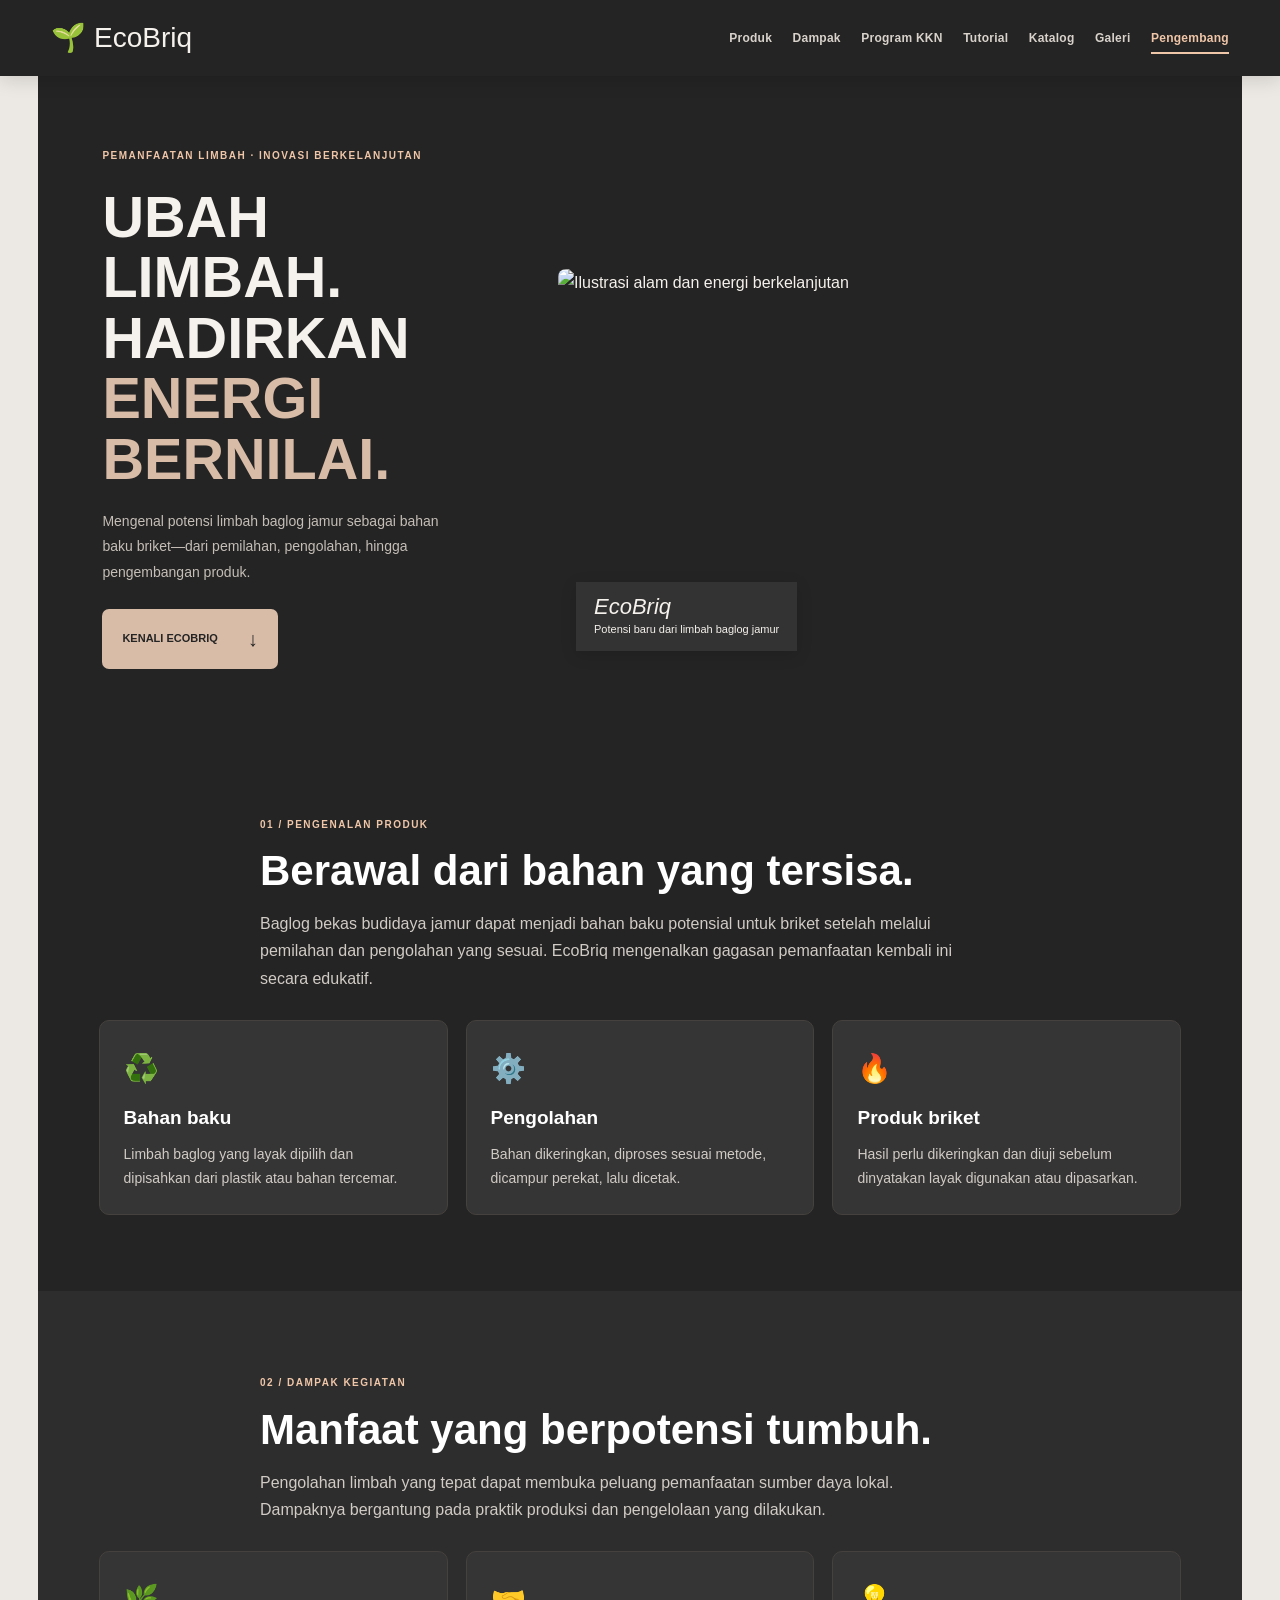
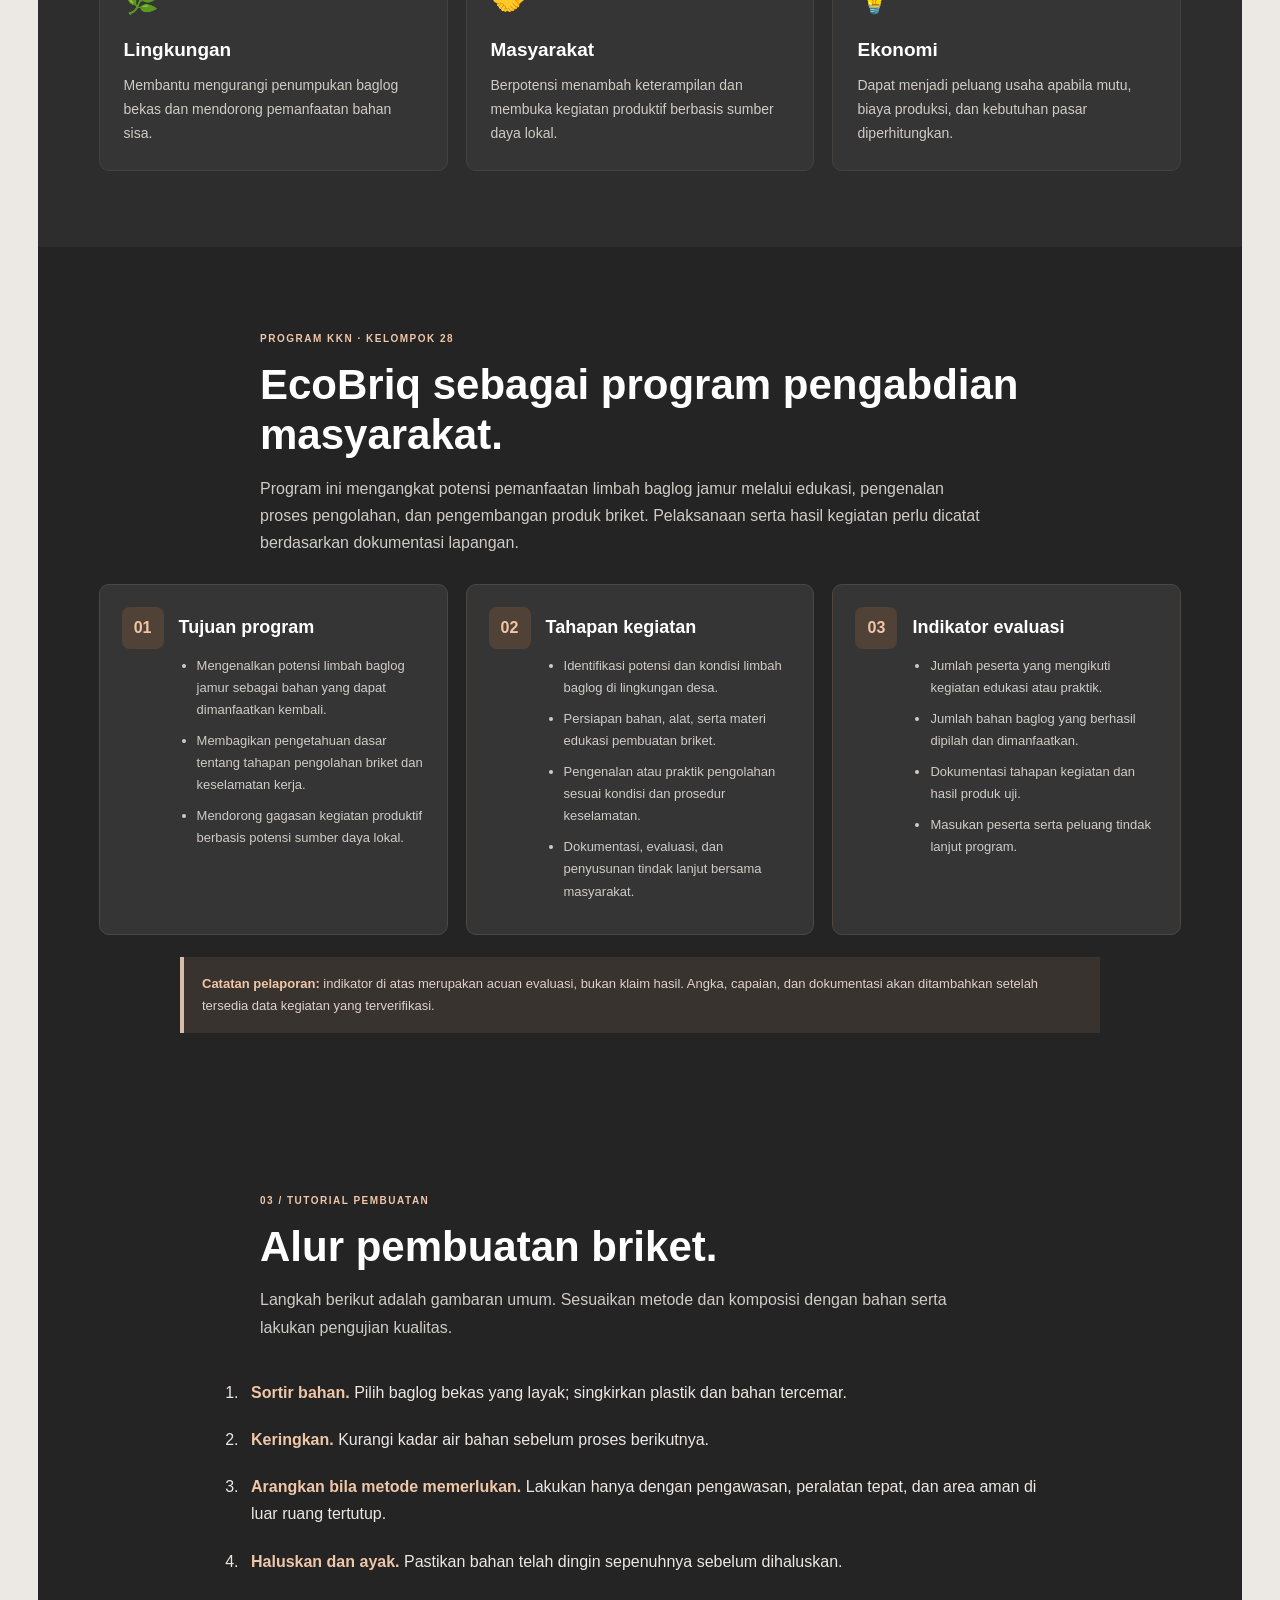
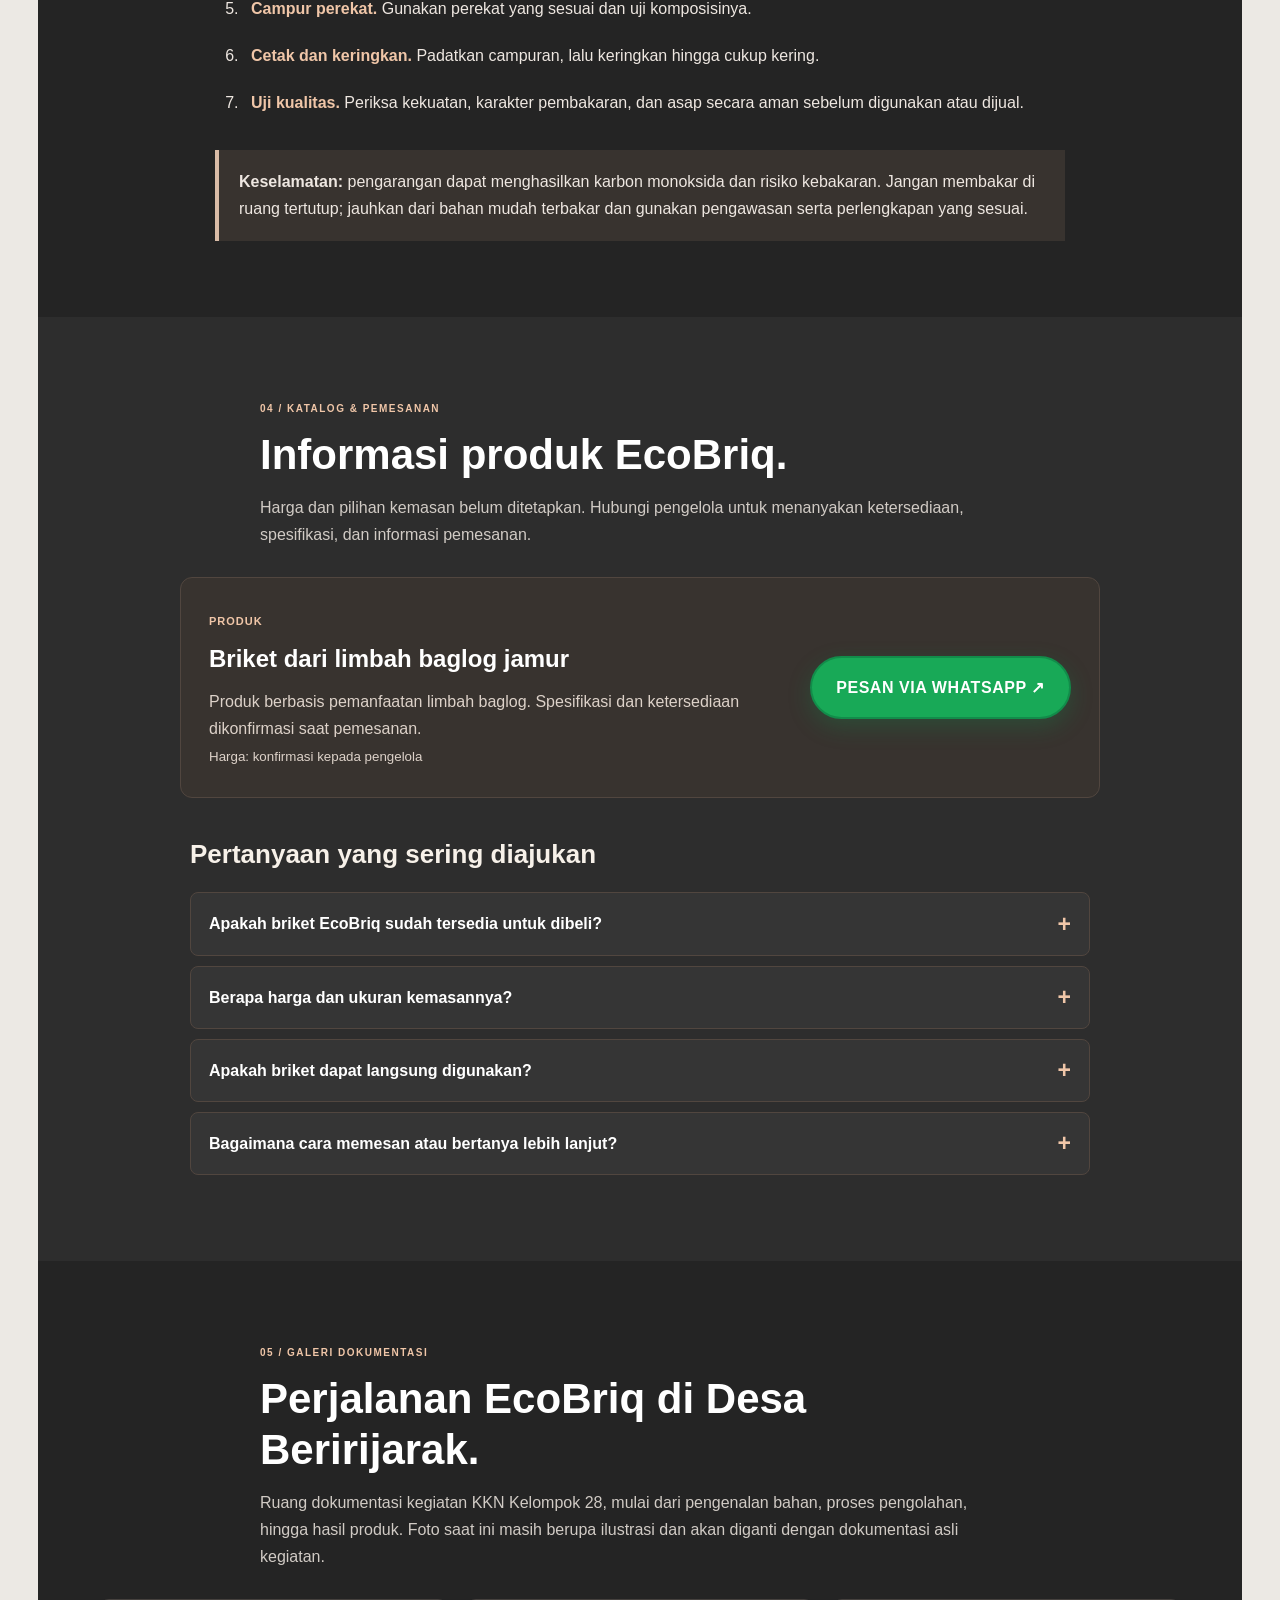
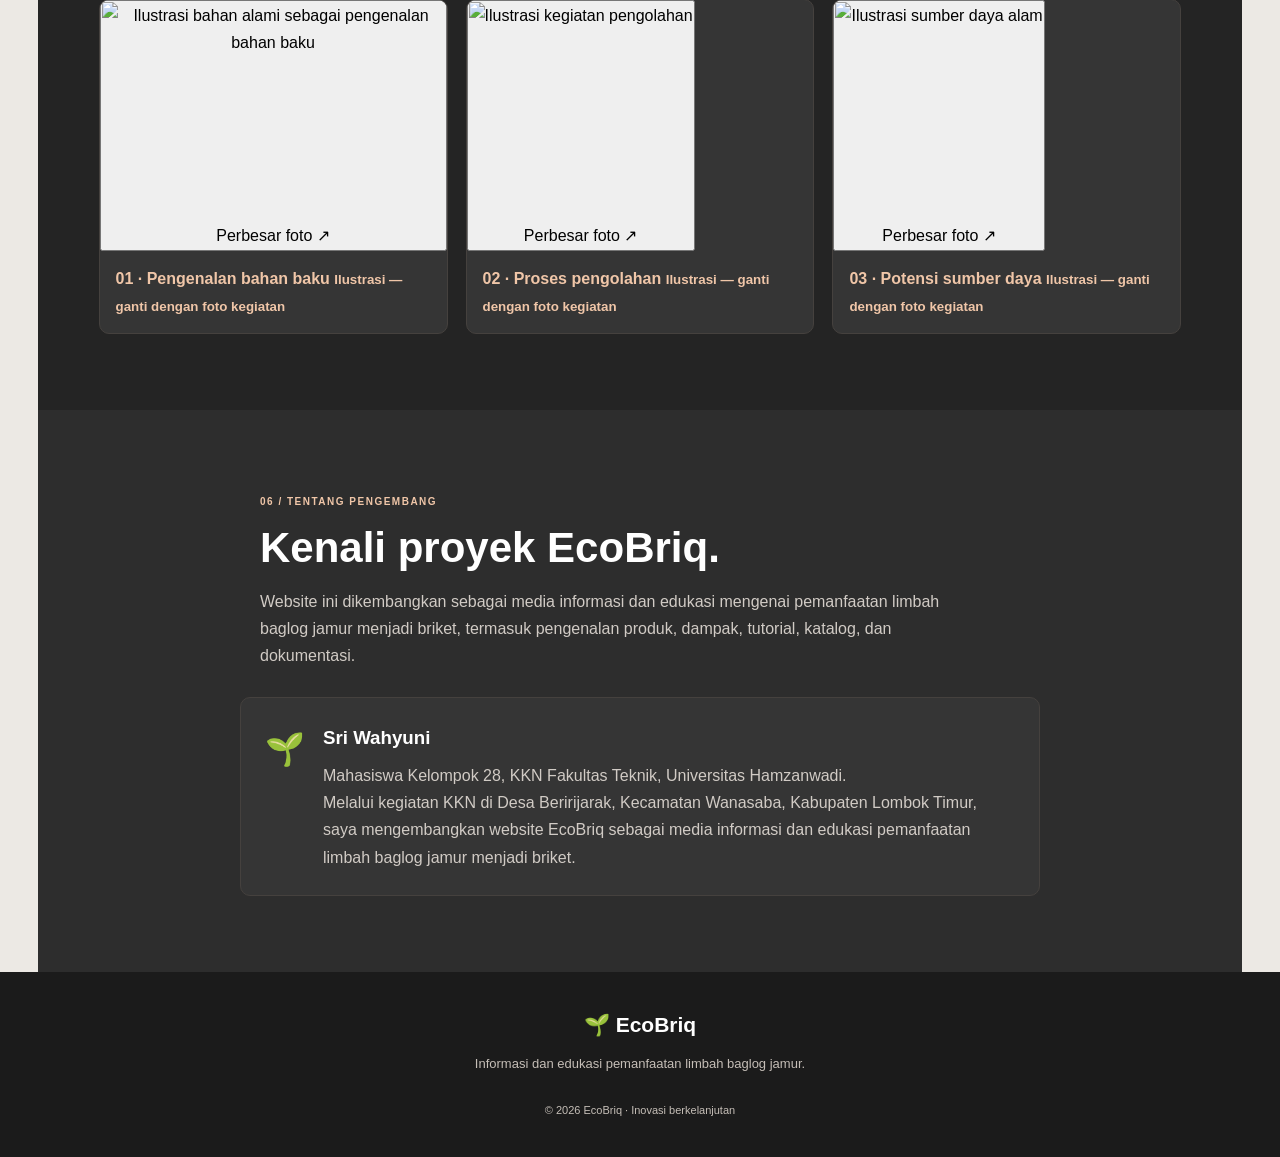
==== commit 90e91597: "Improve EcoBriq KKN documentation gallery with accessible lightbox" ====
--- a/index.html
+++ b/index.html
@@ -98,14 +98,36 @@
   </section>
 
   <section class="single-section" id="galeri">
-    <div class="single-heading"><span class="shop-kicker">05 / GALERI</span><h2>Perjalanan dari limbah menjadi produk.</h2><p>Gambar di bawah merupakan ilustrasi. Dokumentasi foto asli kegiatan dan produk dapat ditambahkan untuk menggantikannya.</p></div>
-    <div class="single-gallery">
-      <figure><img src="https://images.unsplash.com/photo-1504545102780-26774c1bb073?auto=format&fit=crop&w=700&q=80" alt="Ilustrasi bahan alami" loading="lazy"><figcaption>01 · Bahan baku</figcaption></figure>
-      <figure><img src="https://images.unsplash.com/photo-1581092160562-40aa08e78837?auto=format&fit=crop&w=700&q=80" alt="Ilustrasi kegiatan pengolahan" loading="lazy"><figcaption>02 · Proses pengolahan</figcaption></figure>
-      <figure><img src="https://images.unsplash.com/photo-1518837695005-2083093ee35b?auto=format&fit=crop&w=700&q=80" alt="Ilustrasi sumber daya alam" loading="lazy"><figcaption>03 · Potensi sumber daya</figcaption></figure>
-    </div>
-  </section>
-
+    <div class="single-heading"><span class="shop-kicker">05 / GALERI DOKUMENTASI</span><h2>Perjalanan EcoBriq di Desa Beririjarak.</h2><p>Ruang dokumentasi kegiatan KKN Kelompok 28, mulai dari pengenalan bahan, proses pengolahan, hingga hasil produk. Foto saat ini masih berupa ilustrasi dan akan diganti dengan dokumentasi asli kegiatan.</p></div>
+    <div class="single-gallery ecobriq-gallery">
+      <figure>
+        <button class="gallery-open" type="button" data-full-image="https://images.unsplash.com/photo-1504545102780-26774c1bb073?auto=format&fit=crop&w=1400&q=85" data-caption="01 · Pengenalan bahan baku">
+          <img src="https://images.unsplash.com/photo-1504545102780-26774c1bb073?auto=format&fit=crop&w=700&q=80" alt="Ilustrasi bahan alami sebagai pengenalan bahan baku" loading="lazy">
+          <span class="gallery-zoom" aria-hidden="true">Perbesar foto ↗</span>
+        </button>
+        <figcaption>01 · Pengenalan bahan baku <small>Ilustrasi — ganti dengan foto kegiatan</small></figcaption>
+      </figure>
+      <figure>
+        <button class="gallery-open" type="button" data-full-image="https://images.unsplash.com/photo-1581092160562-40aa08e78837?auto=format&fit=crop&w=1400&q=85" data-caption="02 · Proses pengolahan">
+          <img src="https://images.unsplash.com/photo-1581092160562-40aa08e78837?auto=format&fit=crop&w=700&q=80" alt="Ilustrasi kegiatan pengolahan" loading="lazy">
+          <span class="gallery-zoom" aria-hidden="true">Perbesar foto ↗</span>
+        </button>
+        <figcaption>02 · Proses pengolahan <small>Ilustrasi — ganti dengan foto kegiatan</small></figcaption>
+      </figure>
+      <figure>
+        <button class="gallery-open" type="button" data-full-image="https://images.unsplash.com/photo-1518837695005-2083093ee35b?auto=format&fit=crop&w=1400&q=85" data-caption="03 · Potensi sumber daya">
+          <img src="https://images.unsplash.com/photo-1518837695005-2083093ee35b?auto=format&fit=crop&w=700&q=80" alt="Ilustrasi sumber daya alam" loading="lazy">
+          <span class="gallery-zoom" aria-hidden="true">Perbesar foto ↗</span>
+        </button>
+        <figcaption>03 · Potensi sumber daya <small>Ilustrasi — ganti dengan foto kegiatan</small></figcaption>
+      </figure>
+    </div>
+    <dialog class="gallery-lightbox" aria-label="Pratinjau foto galeri">
+      <button class="gallery-close" type="button" aria-label="Tutup foto">×</button>
+      <img class="gallery-lightbox-image" src="" alt="">
+      <p class="gallery-lightbox-caption"></p>
+    </dialog>
+  </section>
   <section class="single-section single-tinted" id="pengembang">
     <div class="single-heading"><span class="shop-kicker">06 / TENTANG PENGEMBANG</span><h2>Kenali proyek EcoBriq.</h2><p>Website ini dikembangkan sebagai media informasi dan edukasi mengenai pemanfaatan limbah baglog jamur menjadi briket, termasuk pengenalan produk, dampak, tutorial, katalog, dan dokumentasi.</p></div>
     <div class="developer-card"><span aria-hidden="true">🌱</span><div><h3>Sri Wahyuni</h3><p>Mahasiswa Kelompok 28, KKN Fakultas Teknik, Universitas Hamzanwadi.</p><p>Melalui kegiatan KKN di Desa Beririjarak, Kecamatan Wanasaba, Kabupaten Lombok Timur, saya mengembangkan website EcoBriq sebagai media informasi dan edukasi pemanfaatan limbah baglog jamur menjadi briket.</p></div></div>
@@ -141,6 +163,31 @@
     sections.forEach((section) => activeObserver.observe(section));
   }
 
+  // Pratinjau foto galeri dengan dialog native yang dapat ditutup via Escape.
+  const gallery = document.querySelector('.ecobriq-gallery');
+  const lightbox = document.querySelector('.gallery-lightbox');
+  if (gallery && lightbox) {
+    const preview = lightbox.querySelector('.gallery-lightbox-image');
+    const caption = lightbox.querySelector('.gallery-lightbox-caption');
+    const closeButton = lightbox.querySelector('.gallery-close');
+
+    gallery.addEventListener('click', (event) => {
+      const trigger = event.target.closest('.gallery-open');
+      if (!trigger) return;
+      const image = trigger.querySelector('img');
+      preview.src = trigger.dataset.fullImage;
+      preview.alt = image?.alt || 'Foto dokumentasi EcoBriq';
+      caption.textContent = trigger.dataset.caption || '';
+      lightbox.showModal();
+    });
+
+    closeButton.addEventListener('click', () => lightbox.close());
+    lightbox.addEventListener('click', (event) => {
+      if (event.target === lightbox) lightbox.close();
+    });
+    lightbox.addEventListener('close', () => { preview.removeAttribute('src'); });
+  }
+
   // Animasi reveal tidak menghalangi navigasi atau konten saat gerakan dikurangi.
   const reduceMotion = window.matchMedia('(prefers-reduced-motion: reduce)').matches;
   if (reduceMotion || !('IntersectionObserver' in window)) return;
--- a/css/style.css
+++ b/css/style.css
@@ -1228,3 +1228,19 @@
 @media (prefers-reduced-motion: reduce) {
     .skip-link { transition: none; }
 }
+
+
+/* ===== FAQ KATALOG ECOBRIQ ===== */
+.single-page .ecobriq-faq { max-width:900px; margin:34px auto 0; }
+.single-page .ecobriq-faq h3 { margin:0 0 16px; color:#f7f1e9; font-size:clamp(20px,2.5vw,26px); }
+.single-page .ecobriq-faq details { margin:0 0 10px; border:1px solid #51463f; border-radius:8px; background:#353535; }
+.single-page .ecobriq-faq summary { position:relative; padding:17px 48px 17px 18px; color:#fff; font-weight:700; cursor:pointer; list-style:none; }
+.single-page .ecobriq-faq summary::-webkit-details-marker { display:none; }
+.single-page .ecobriq-faq summary::after { content:"+"; position:absolute; top:50%; right:18px; color:#f0c6a8; font-size:23px; line-height:1; transform:translateY(-50%); }
+.single-page .ecobriq-faq details[open] summary::after { content:"−"; }
+.single-page .ecobriq-faq summary:focus-visible { outline:2px solid #f0c6a8; outline-offset:3px; border-radius:6px; }
+.single-page .ecobriq-faq details p { margin:0; padding:0 18px 18px; color:#d1cbc5; line-height:1.75; font-size:14px; }
+@media(max-width:480px) {
+  .single-page .ecobriq-faq summary { padding:15px 42px 15px 14px; font-size:14px; }
+  .single-page .ecobriq-faq details p { padding:0 14px 15px; }
+}
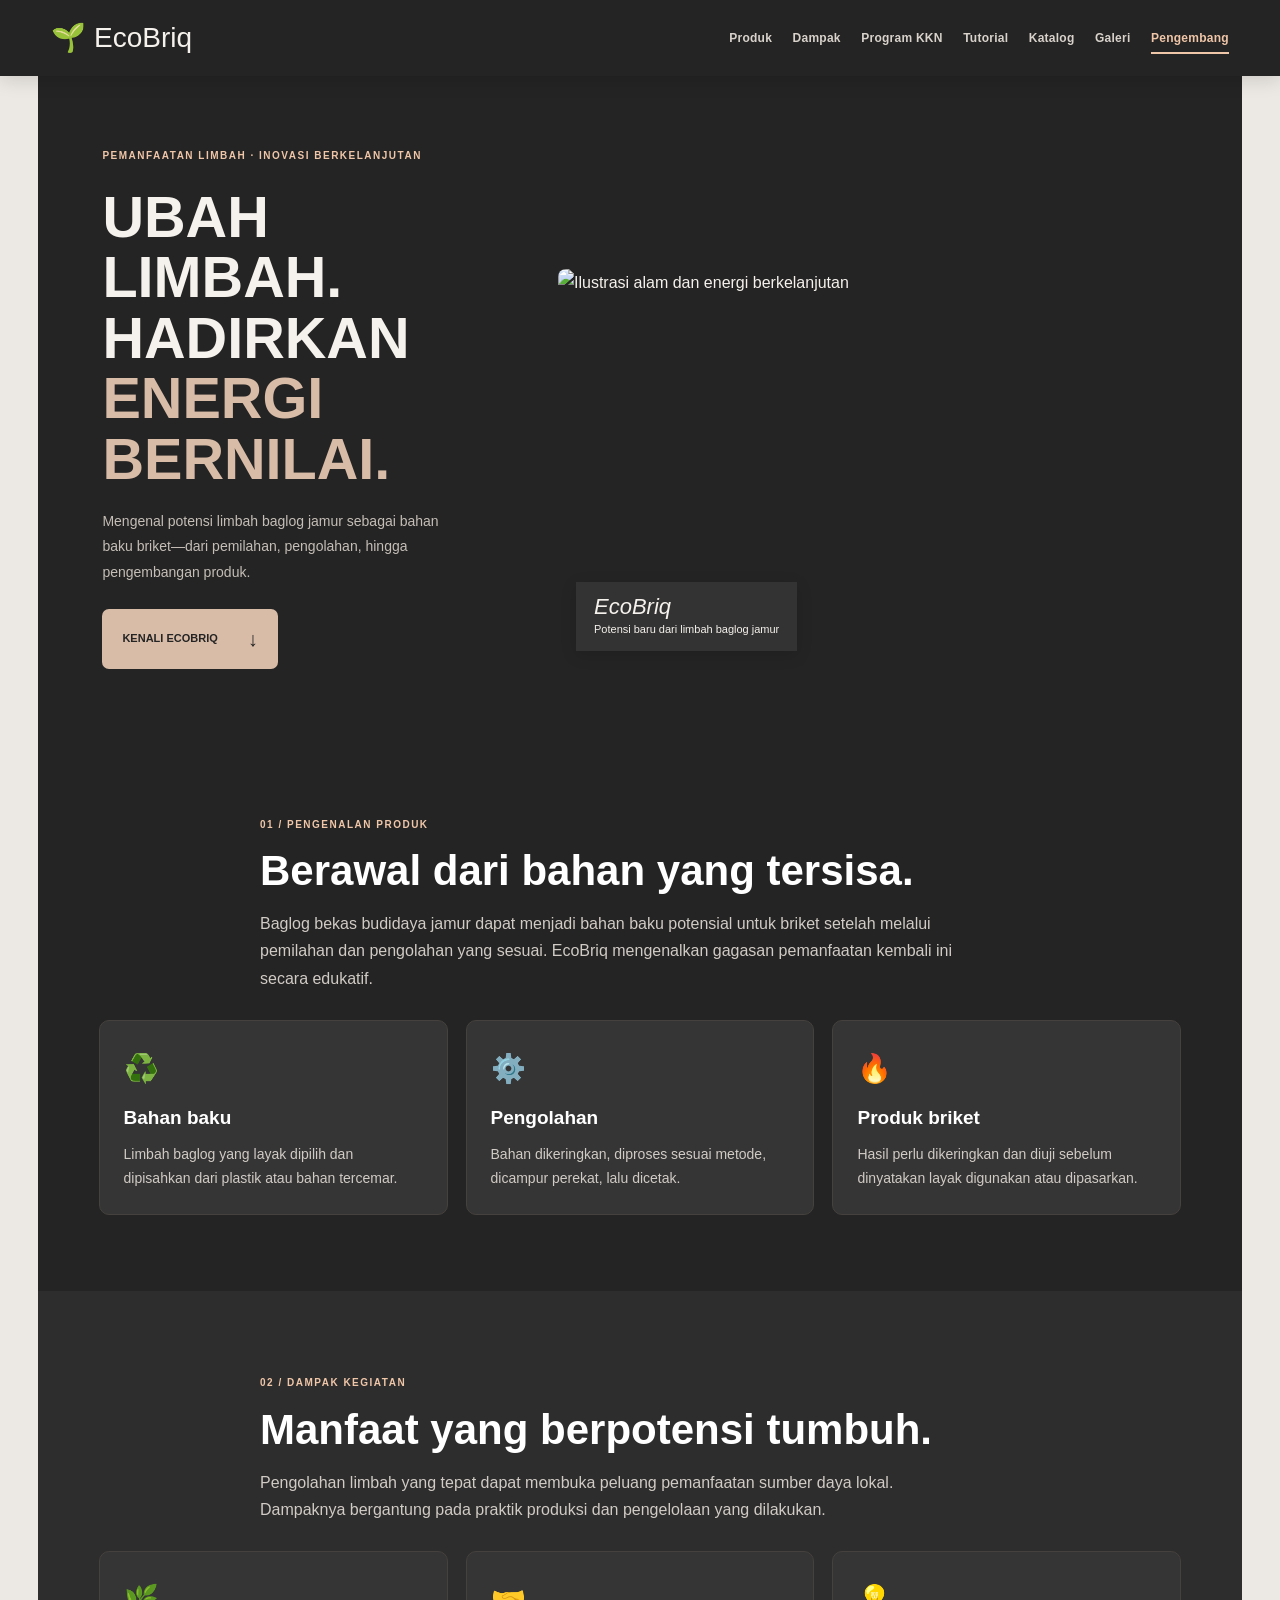
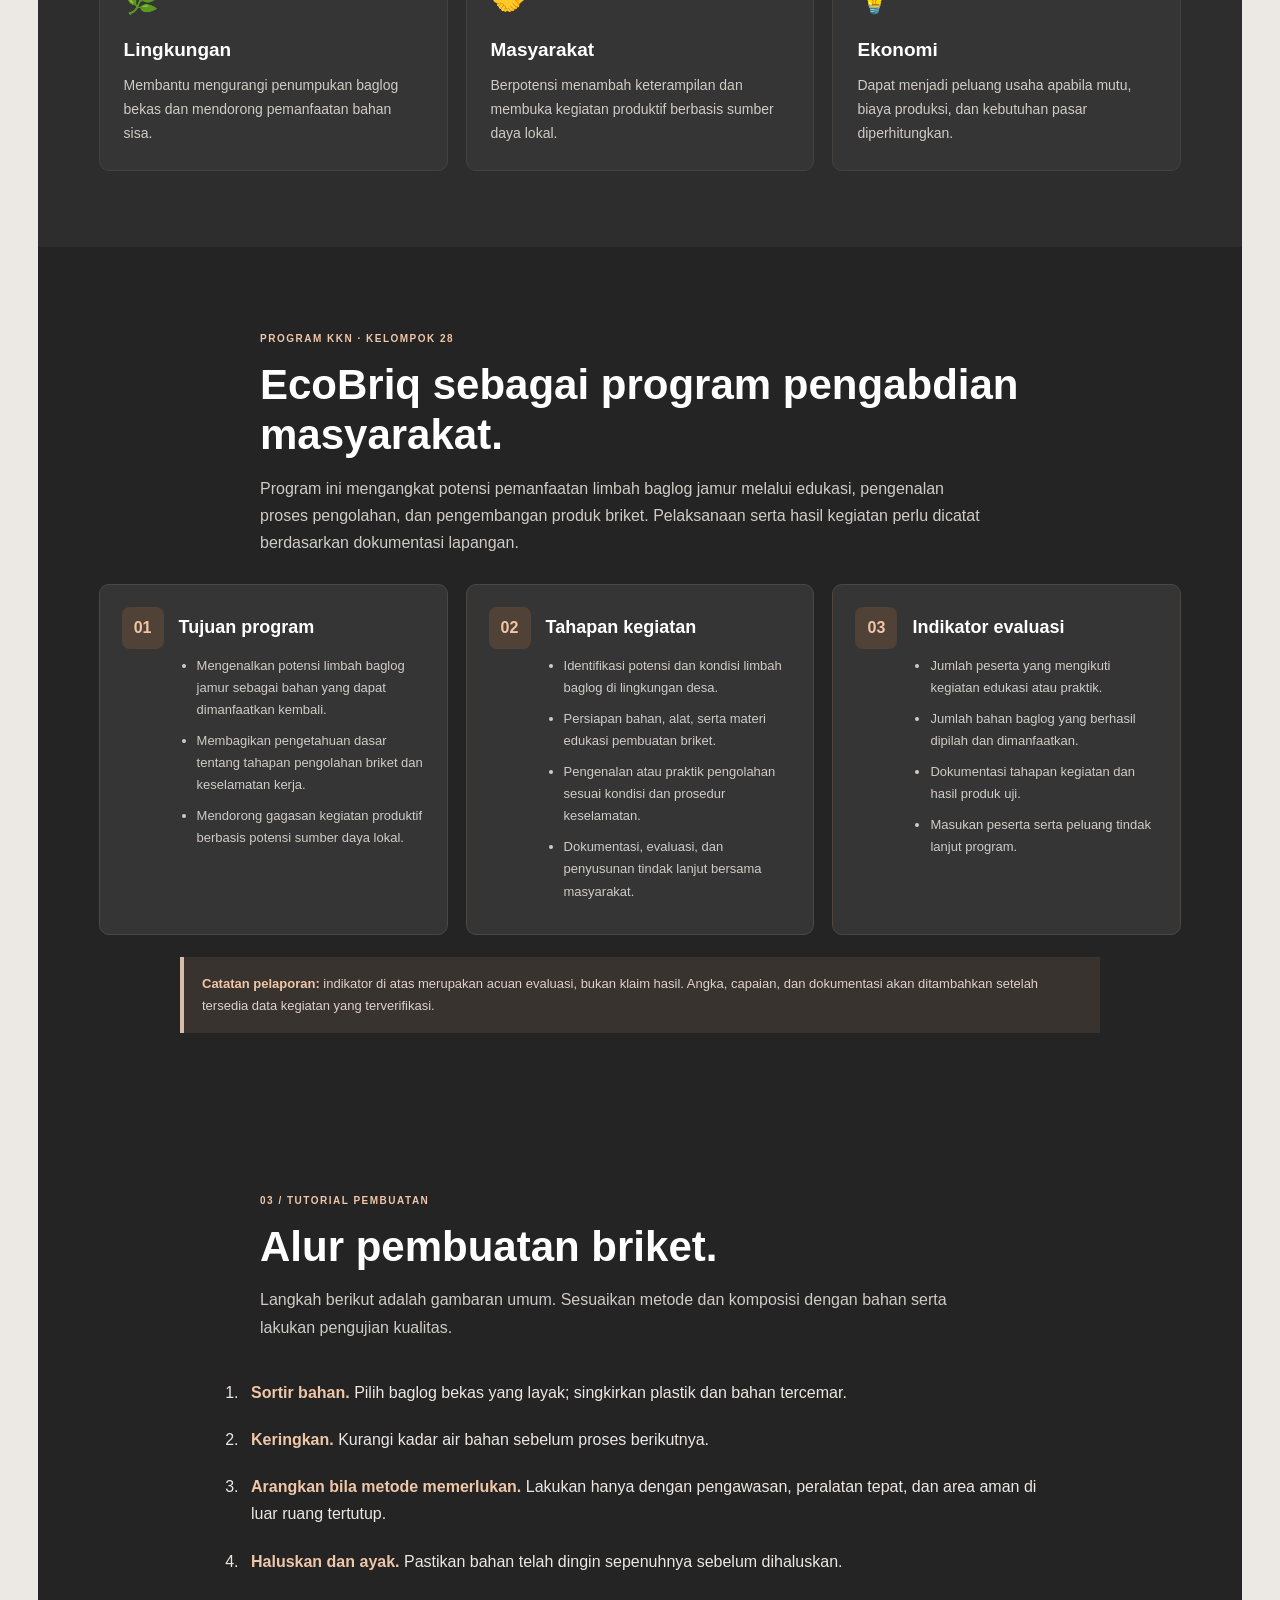
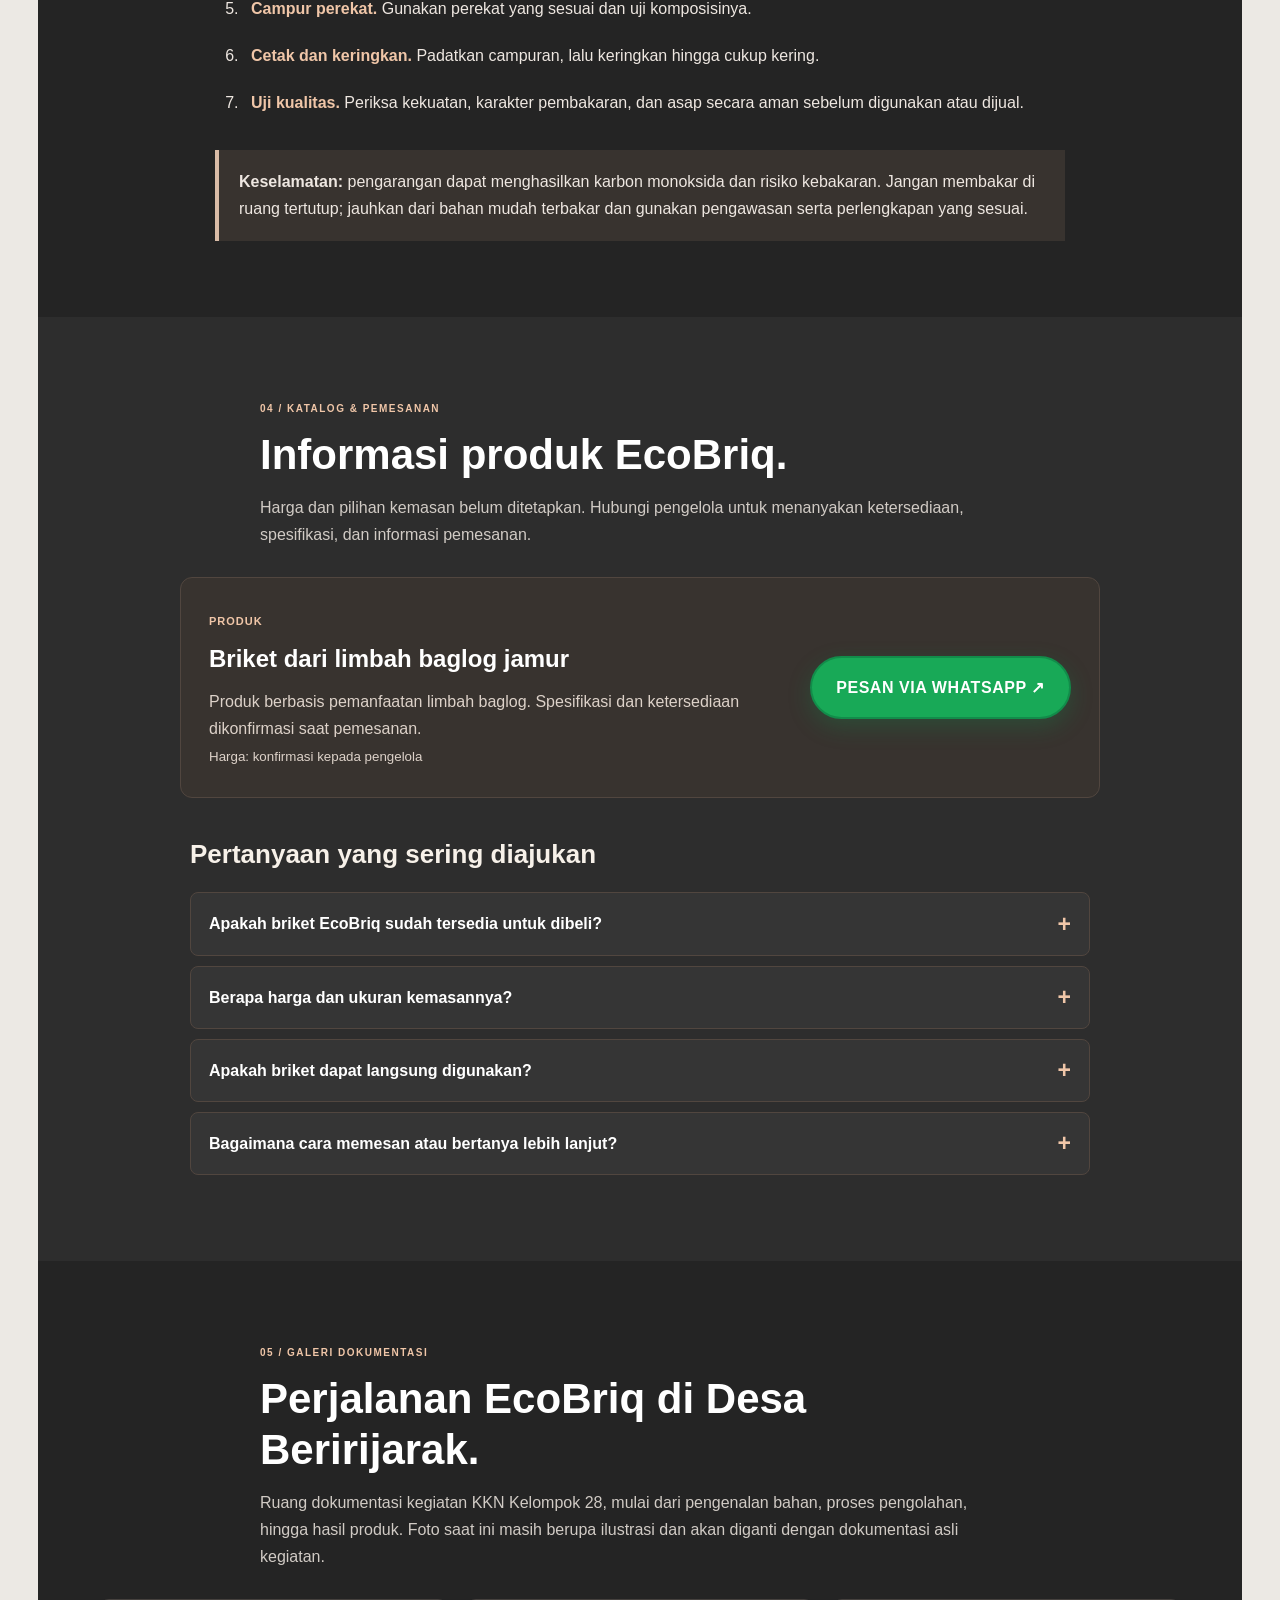
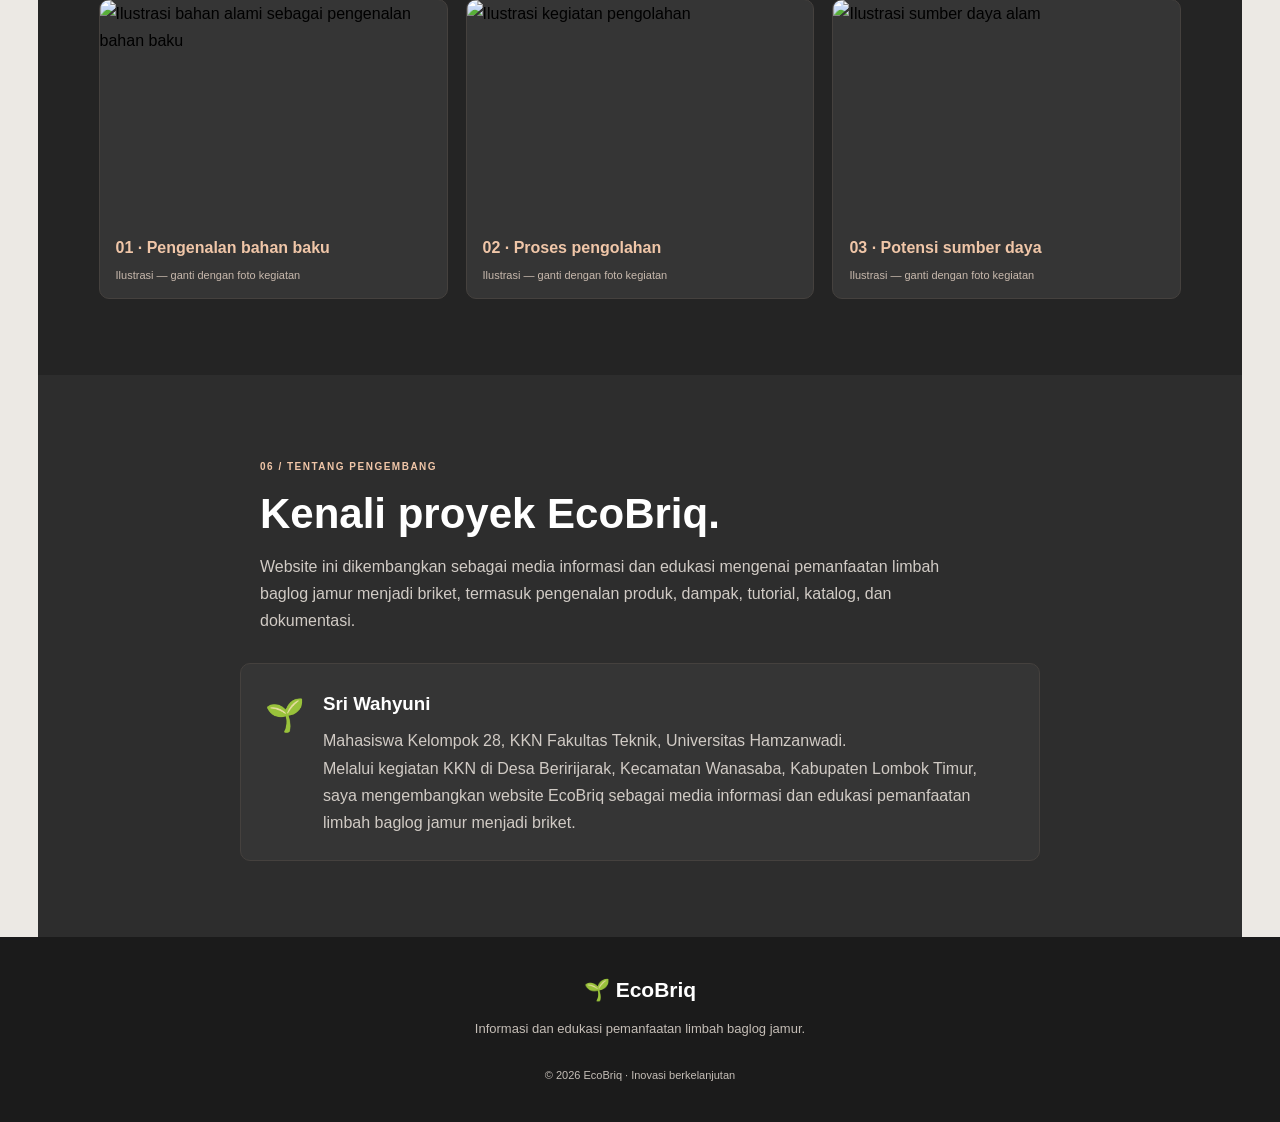
==== commit 7f93eb2d: "Add accessible back-to-top control to EcoBriq homepage" ====
--- a/index.html
+++ b/index.html
@@ -135,6 +135,8 @@
 </main>
 <footer class="footer"><a href="#beranda" class="logo">🌱 EcoBriq</a><p>Informasi dan edukasi pemanfaatan limbah baglog jamur.</p><small>© 2026 EcoBriq · Inovasi berkelanjutan</small></footer>
 
+  <button class="back-to-top" type="button" aria-label="Kembali ke bagian atas halaman" title="Kembali ke atas" hidden>↑</button>
+
 <script>
 (() => {
   const nav = document.querySelector('.home-nav nav');
@@ -188,8 +190,28 @@
     lightbox.addEventListener('close', () => { preview.removeAttribute('src'); });
   }
 
+  // Tombol kembali ke atas hanya tampil setelah hero terlewati.
+  const backToTop = document.querySelector('.back-to-top');
+  const heroSection = document.querySelector('.single-hero');
+  const reduceMotion = window.matchMedia('(prefers-reduced-motion: reduce)').matches;
+
+  if (backToTop && heroSection && 'IntersectionObserver' in window) {
+    const topButtonObserver = new IntersectionObserver(([entry]) => {
+      backToTop.hidden = entry.isIntersecting;
+    }, { threshold: 0 });
+    topButtonObserver.observe(heroSection);
+  } else if (backToTop) {
+    backToTop.hidden = window.scrollY < 400;
+    window.addEventListener('scroll', () => {
+      backToTop.hidden = window.scrollY < 400;
+    }, { passive: true });
+  }
+
+  backToTop?.addEventListener('click', () => {
+    window.scrollTo({ top: 0, behavior: reduceMotion ? 'auto' : 'smooth' });
+  });
+
   // Animasi reveal tidak menghalangi navigasi atau konten saat gerakan dikurangi.
-  const reduceMotion = window.matchMedia('(prefers-reduced-motion: reduce)').matches;
   if (reduceMotion || !('IntersectionObserver' in window)) return;
 
   const revealItems = document.querySelectorAll(
--- a/css/style.css
+++ b/css/style.css
@@ -1244,3 +1244,203 @@
   .single-page .ecobriq-faq summary { padding:15px 42px 15px 14px; font-size:14px; }
   .single-page .ecobriq-faq details p { padding:0 14px 15px; }
 }
+ 
+
+/* ===== GALERI DOKUMENTASI & LIGHTBOX ===== */
+.single-page .ecobriq-gallery figure { overflow:hidden; }
+.single-page .gallery-open {
+  position:relative; display:block; width:100%; padding:0; border:0;
+  background:transparent; cursor:zoom-in; text-align:left;
+}
+.single-page .gallery-open img { width:100%; height:220px; object-fit:cover; display:block; }
+.single-page .gallery-zoom {
+  position:absolute; right:12px; bottom:12px; padding:7px 10px;
+  border-radius:5px; background:rgba(28,35,29,.88); color:#fff;
+  font-size:12px; font-weight:700; opacity:0; transform:translateY(5px);
+  transition:opacity .2s ease, transform .2s ease;
+}
+.single-page .gallery-open:hover .gallery-zoom,
+.single-page .gallery-open:focus-visible .gallery-zoom { opacity:1; transform:translateY(0); }
+.single-page .gallery-open:focus-visible { outline:3px solid #f0c6a8; outline-offset:-3px; }
+.single-page .single-gallery figcaption small {
+  display:block; margin-top:5px; color:#c8b9ad; font-size:11px; font-weight:400;
+}
+.single-page .gallery-lightbox {
+  position:fixed; inset:0; width:min( min(92vw,1100px), 1100px);
+  max-width:92vw; max-height:90vh; margin:auto; padding:18px;
+  border:1px solid #66584d; border-radius:12px; background:#292927; color:#fff;
+}
+.single-page .gallery-lightbox::backdrop { background:rgba(0,0,0,.84); }
+.single-page .gallery-lightbox-image {
+  display:block; width:100%; max-height:75vh; object-fit:contain; border-radius:6px;
+}
+.single-page .gallery-lightbox-caption { margin:12px 42px 0 0; color:#f0c6a8; font-weight:700; }
+.single-page .gallery-close {
+  position:absolute; top:8px; right:8px; z-index:1; width:38px; height:38px;
+  border:0; border-radius:50%; background:#f0c6a8; color:#242424;
+  font-size:27px; line-height:1; cursor:pointer;
+}
+@media (prefers-reduced-motion: reduce) {
+  .single-page .gallery-zoom { transition:none; }
+}
+
+
+/* ===== NAVIGASI MOBILE: MENU HORIZONTAL YANG MUDAH DIJELAJAHI ===== */
+@media (max-width: 800px) {
+  .single-page .home-nav {
+    align-items: stretch;
+    flex-direction: column;
+    gap: 10px;
+    padding: 12px 18px 10px;
+  }
+
+  .single-page .home-nav .logo {
+    align-self: flex-start;
+  }
+
+  .single-page .home-nav nav {
+    display: flex;
+    width: 100%;
+    flex-wrap: nowrap;
+    justify-content: flex-start;
+    gap: 8px 18px;
+    overflow-x: auto;
+    overflow-y: hidden;
+    padding: 4px 2px 10px;
+    scrollbar-width: thin;
+    scrollbar-color: #8f7765 #38332f;
+    -webkit-overflow-scrolling: touch;
+  }
+
+  .single-page .home-nav nav a {
+    flex: 0 0 auto;
+    padding: 5px 0;
+    font-size: 12px;
+  }
+
+  .single-page .home-nav nav::-webkit-scrollbar {
+    height: 4px;
+  }
+
+  .single-page .home-nav nav::-webkit-scrollbar-track {
+    background: #38332f;
+    border-radius: 99px;
+  }
+
+  .single-page .home-nav nav::-webkit-scrollbar-thumb {
+    background: #8f7765;
+    border-radius: 99px;
+  }
+}
+
+@media (max-width: 480px) {
+  .single-page .home-nav {
+    padding-right: 16px;
+    padding-left: 16px;
+  }
+
+  .single-page .home-nav nav {
+    gap: 8px 16px;
+  }
+}
+
+/* ===== AUDIT RESPONSIF: NAVIGASI PHP, CTA, DAN TARGET SENTUH ===== */
+@media (max-width: 991.98px) {
+    /* Navbar halaman PHP tetap berada dalam lebar viewport pada ponsel/tablet. */
+    .navbar.navbar-expand-lg {
+        width: 100%;
+        margin: 0;
+        padding: 12px 16px;
+        border-radius: 0;
+    }
+
+    .navbar.navbar-expand-lg > .container {
+        flex-wrap: wrap;
+        gap: 10px 14px;
+    }
+
+    /* Navigasi halaman turunan PHP: tautan membungkus, bukan memaksa overflow. */
+    .navbar.navbar-expand-lg > .container > .navbar-nav {
+        display: flex;
+        flex: 1 0 100%;
+        flex-direction: row;
+        flex-wrap: wrap;
+        justify-content: flex-start;
+        gap: 4px 12px;
+        width: 100%;
+        margin: 8px 0 0 !important;
+    }
+
+    .navbar.navbar-expand-lg > .container > .navbar-nav .nav-link {
+        display: flex;
+        align-items: center;
+        min-height: 44px;
+        padding: 6px 2px;
+    }
+
+    /* Beranda PHP memakai menu collapse Bootstrap. */
+    .navbar.navbar-expand-lg > .container > .navbar-collapse {
+        flex-basis: 100%;
+        width: 100%;
+    }
+
+    .navbar.navbar-expand-lg .navbar-collapse .navbar-nav .nav-link {
+        display: flex;
+        align-items: center;
+        min-height: 44px;
+    }
+
+    .navbar.navbar-expand-lg .navbar-collapse form {
+        display: flex;
+        flex-wrap: wrap;
+        gap: 8px;
+        width: 100%;
+        margin: 10px 0 4px !important;
+    }
+
+    .navbar.navbar-expand-lg .navbar-collapse form .form-control {
+        flex: 1 1 160px;
+        min-width: 0;
+    }
+}
+
+@media (max-width: 480px) {
+    .navbar.navbar-expand-lg {
+        padding: 10px 12px;
+    }
+
+    .navbar.navbar-expand-lg .navbar-brand {
+        max-width: calc(100% - 68px);
+        overflow-wrap: anywhere;
+        white-space: normal;
+        font-size: clamp(14px, 4vw, 18px);
+    }
+
+    .navbar.navbar-expand-lg .navbar-toggler {
+        flex: 0 0 auto;
+        padding: 6px 9px;
+    }
+
+    .single-page .catalog-card .btn-whatsapp {
+        width: 100%;
+        max-width: 100%;
+        white-space: normal;
+    }
+}
+
+/* Target sentuh minimal 44px untuk kontrol yang paling sering digunakan. */
+.single-page .ecobriq-faq summary {
+    display: flex;
+    align-items: center;
+    min-height: 48px;
+}
+
+.single-page .gallery-close {
+    width: 44px;
+    height: 44px;
+    min-width: 44px;
+    min-height: 44px;
+    display: grid;
+    place-items: center;
+}
+
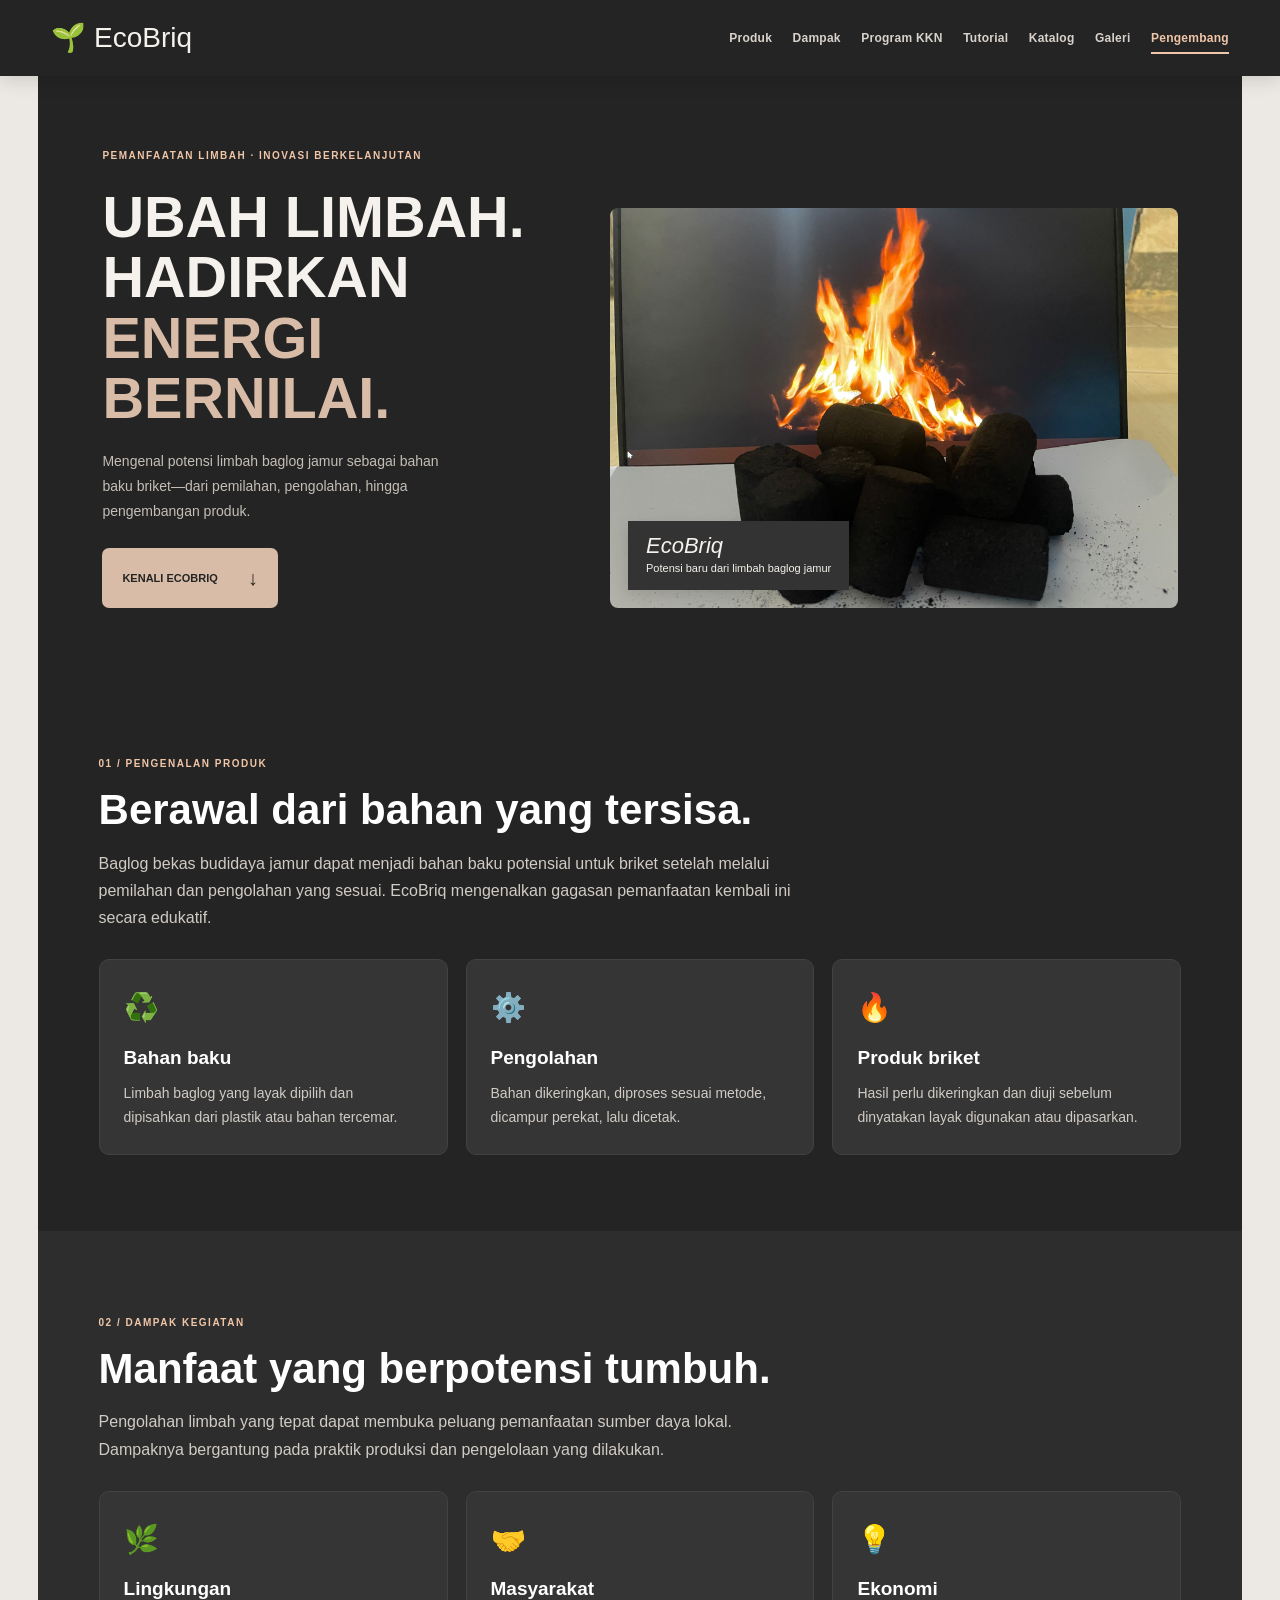
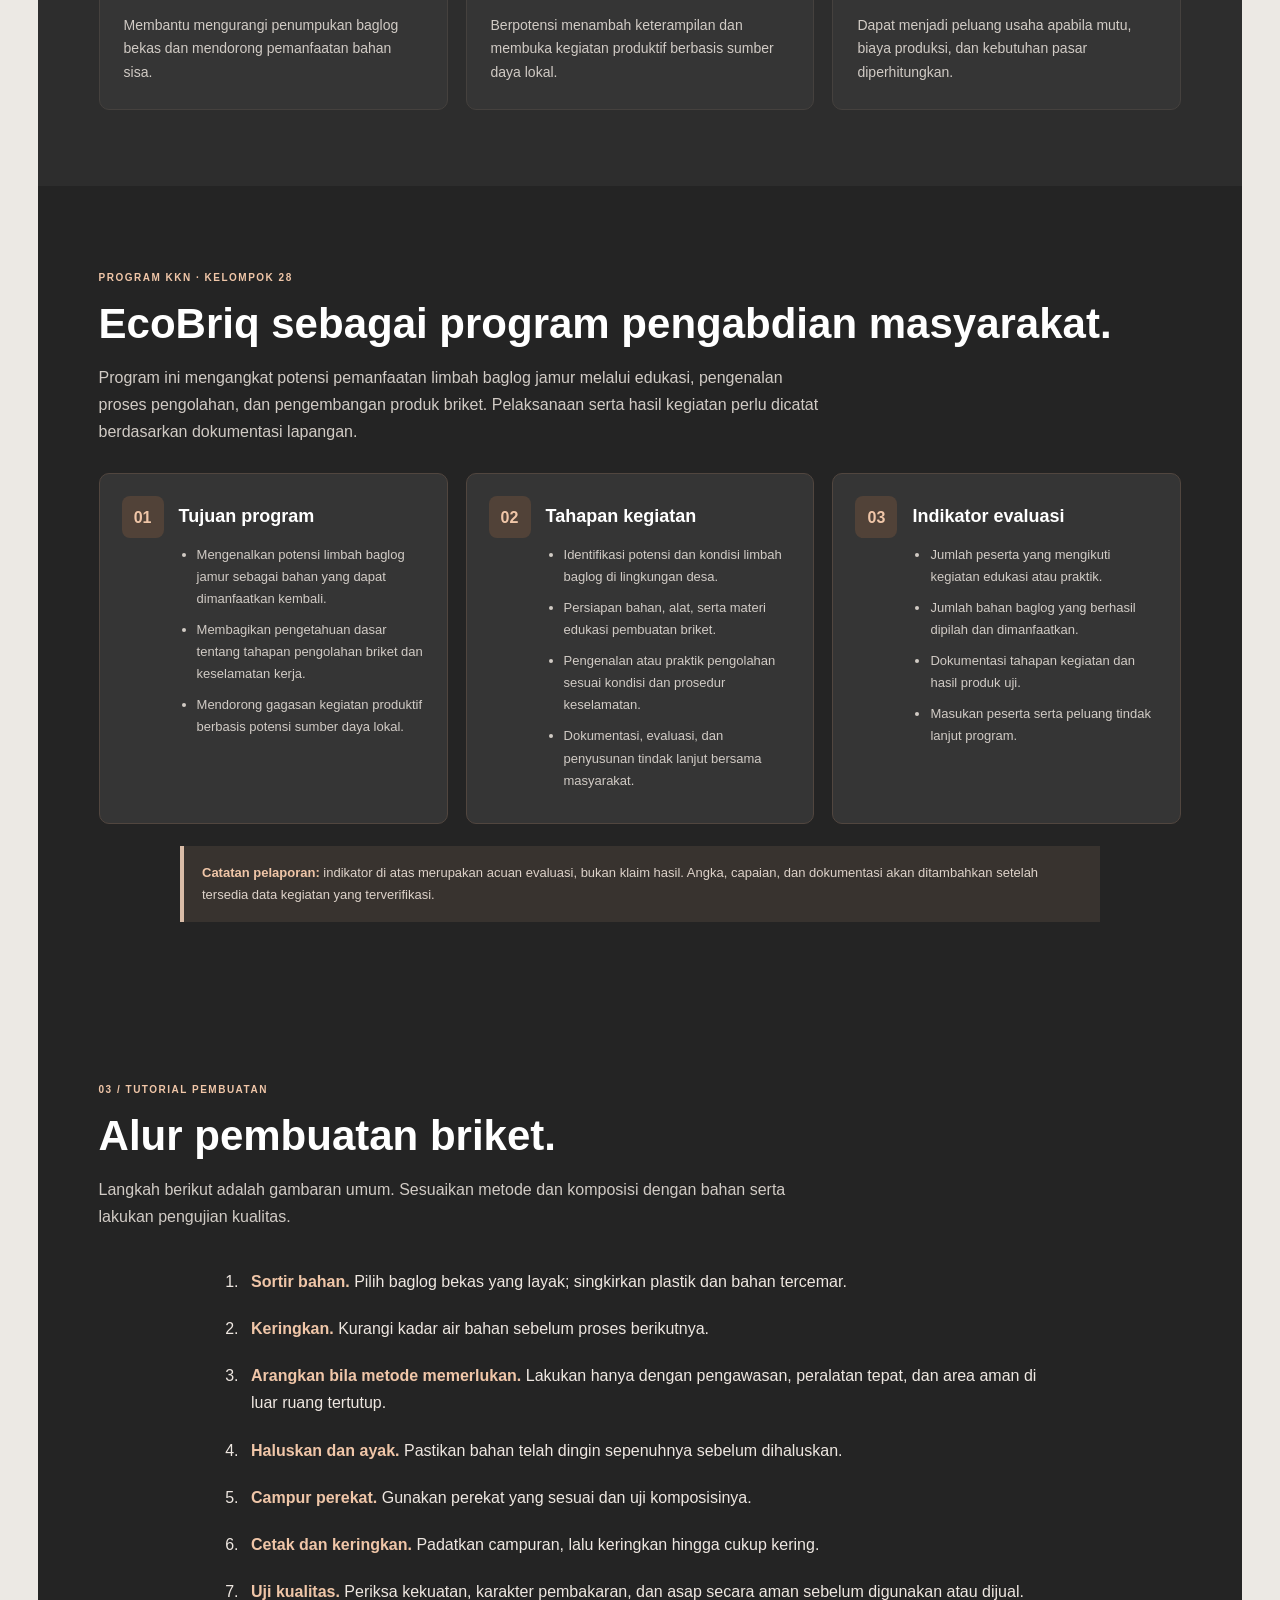
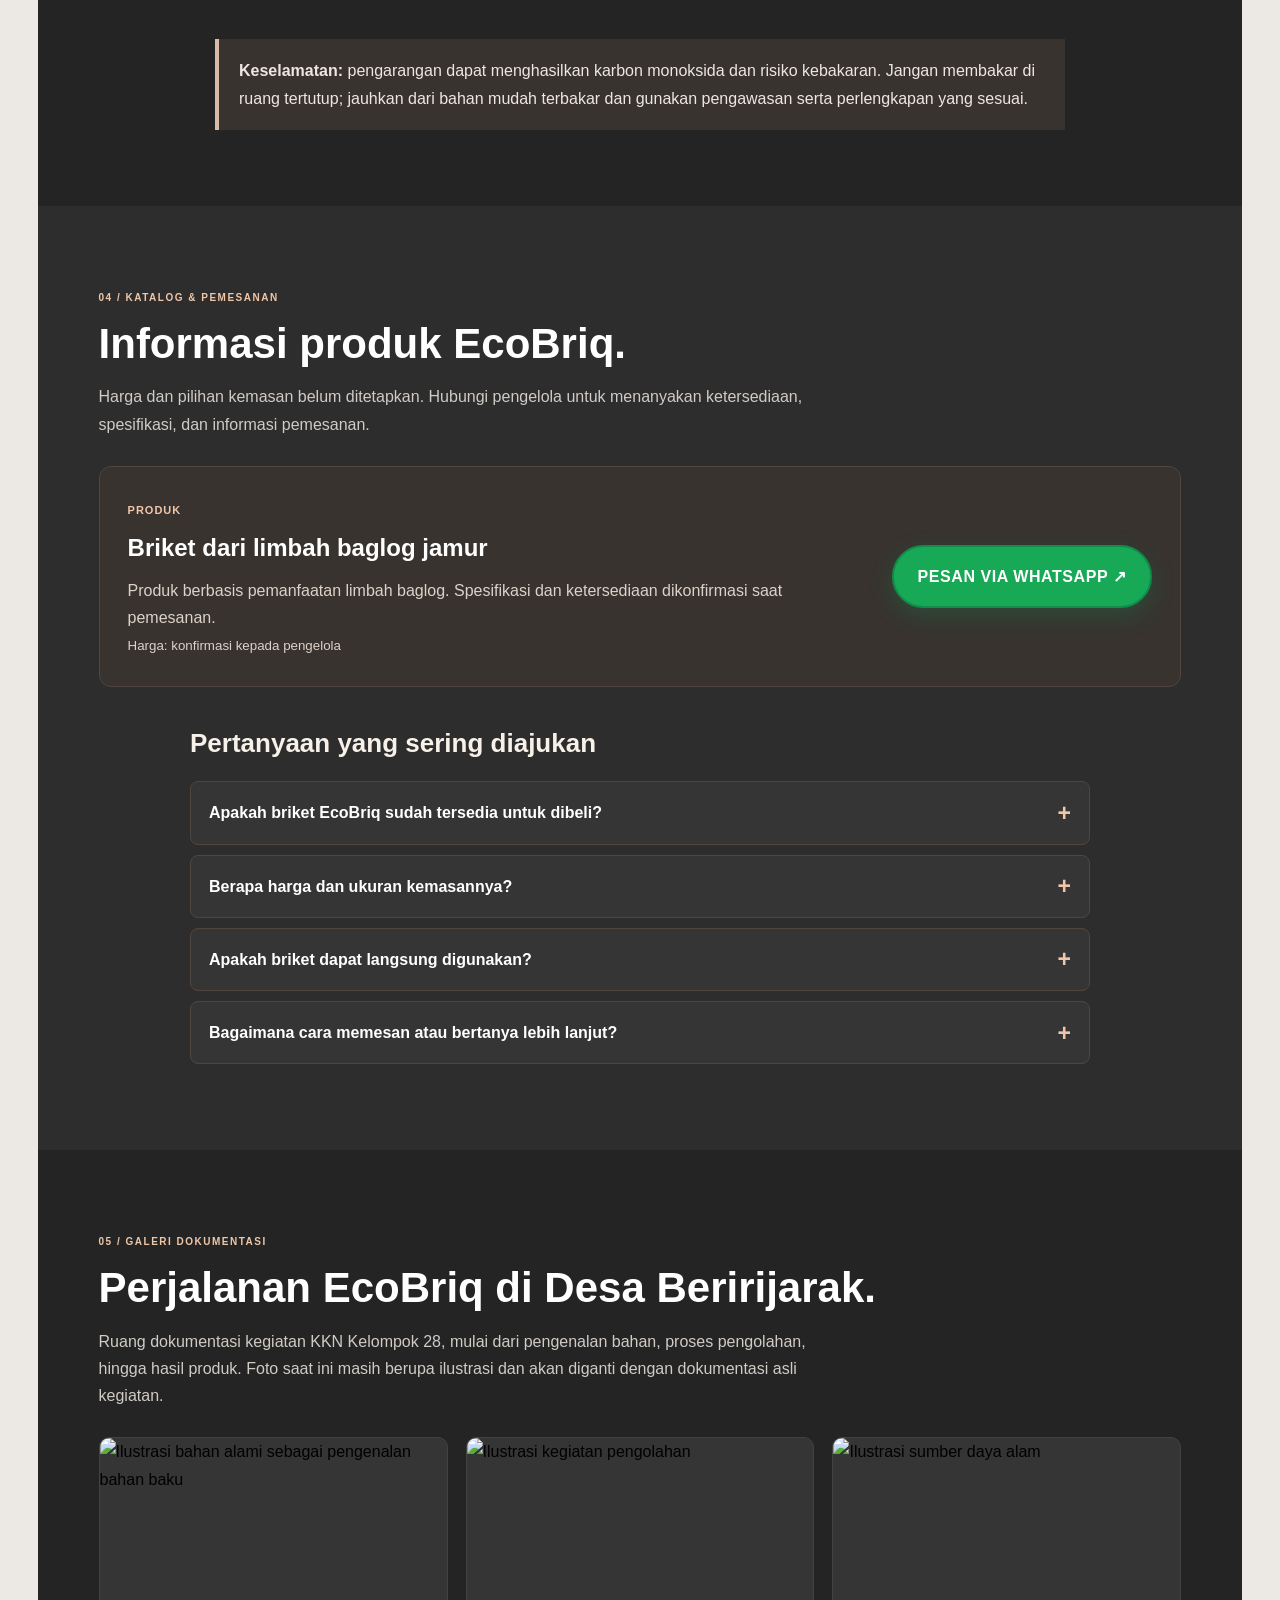
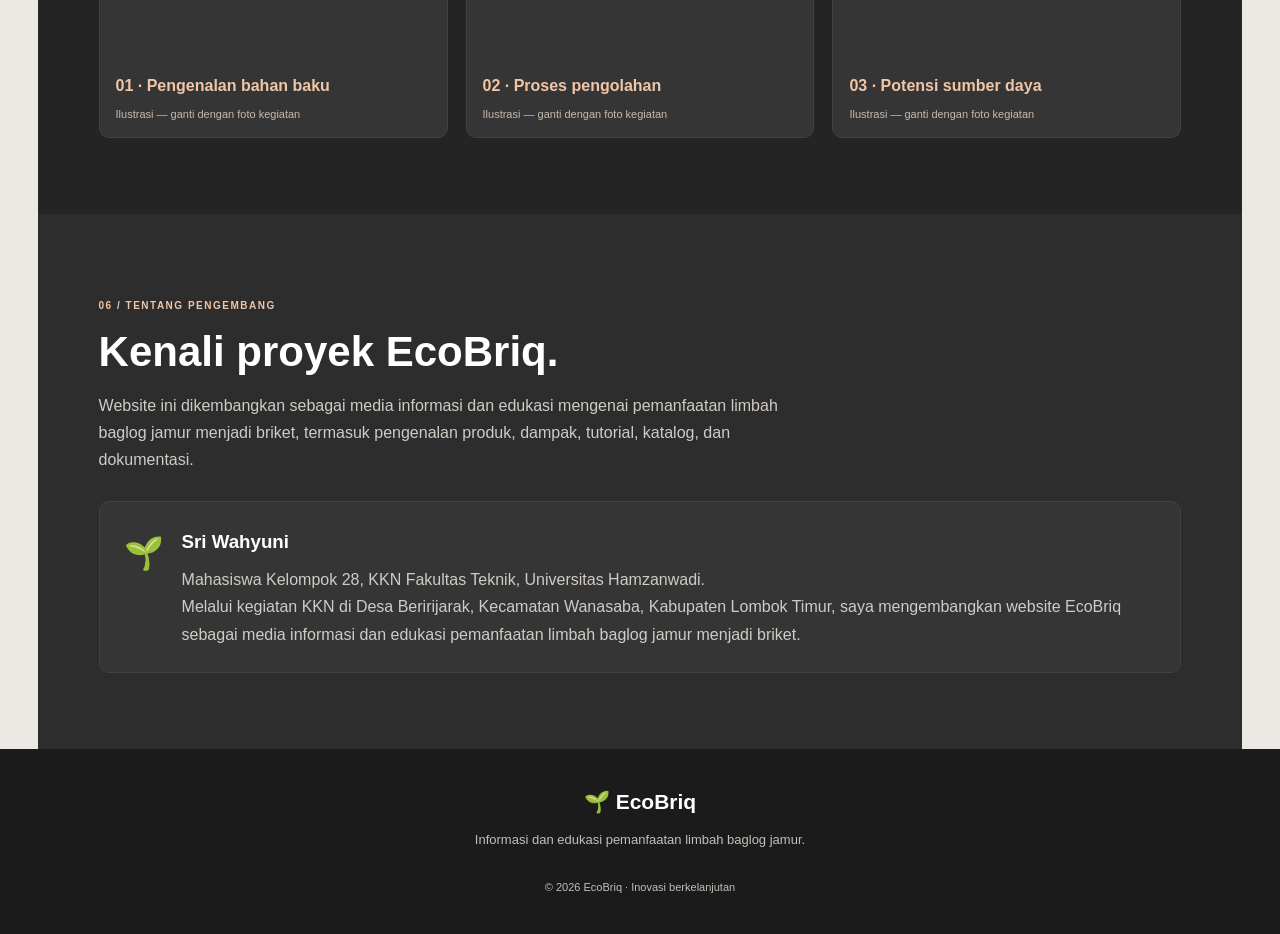
==== commit 99df4e36: "Use uploaded EcoBriq briquette photo in homepage hero" ====
--- a/index.html
+++ b/index.html
@@ -24,7 +24,7 @@
       <a class="shop-button" href="#produk">KENALI ECOBRIQ <span>↓</span></a>
     </div>
     <div class="shop-hero-photo">
-      <img src="https://images.unsplash.com/photo-1473341304170-971dccb5ac1e?auto=format&fit=crop&w=1200&q=85" alt="Ilustrasi alam dan energi berkelanjutan">
+      <img src="briket-ecobriq.jpeg" alt="Briket EcoBriq hasil pemanfaatan limbah baglog jamur dengan nyala api di latar belakang">
       <div class="hero-photo-label"><strong>EcoBriq</strong><span>Potensi baru dari limbah baglog jamur</span></div>
     </div>
   </section>
--- a/css/style.css
+++ b/css/style.css
@@ -1444,3 +1444,302 @@
     place-items: center;
 }
 
+
+
+/* ===== TOMBOL KEMBALI KE ATAS ===== */
+.single-page .back-to-top {
+  position: fixed;
+  right: clamp(16px, 3vw, 28px);
+  bottom: clamp(16px, 3vw, 28px);
+  z-index: 1000;
+  display: grid;
+  place-items: center;
+  width: 48px;
+  height: 48px;
+  border: 1px solid rgba(255, 255, 255, .35);
+  border-radius: 50%;
+  background: var(--green-dark);
+  color: var(--white);
+  box-shadow: 0 6px 20px rgba(23, 62, 41, .24);
+  font: inherit;
+  font-size: 25px;
+  font-weight: 700;
+  line-height: 1;
+  cursor: pointer;
+  transition: background .2s ease, transform .2s ease;
+}
+.single-page .back-to-top:hover {
+  background: var(--green);
+  transform: translateY(-3px);
+}
+.single-page .back-to-top:focus-visible {
+  outline: 3px solid #d99b72;
+  outline-offset: 3px;
+}
+.single-page .back-to-top[hidden] {
+  display: none;
+}
+@media (prefers-reduced-motion: reduce) {
+  .single-page .back-to-top { transition: none; }
+}
+
+/* ===== PENYEMPURNAAN AUDIT RESPONSIF ECOBRIQ (320px–DESKTOP) ===== */
+/* Mencegah elemen dekoratif atau grid memperlebar viewport tanpa
+   memotong navigasi horizontal yang memang dapat digulir pengguna. */
+.single-page {
+    width: 100%;
+    max-width: 100%;
+    overflow-x: clip;
+}
+
+.single-page main,
+.single-page .single-section,
+.single-page .single-heading,
+.single-page .single-cards,
+.single-page .program-grid,
+.single-page .single-gallery,
+.single-page .catalog-card,
+.single-page .developer-card {
+    min-width: 0;
+    max-width: 100%;
+}
+
+.single-page *,
+.single-page img {
+    max-width: 100%;
+}
+
+.single-page .single-hero {
+    grid-template-columns: minmax(0, .9fr) minmax(0, 1.1fr);
+}
+
+.single-page .single-hero > *,
+.single-page .single-cards > *,
+.single-page .program-grid > *,
+.single-page .single-gallery > * {
+    min-width: 0;
+}
+
+.single-page .single-heading p,
+.single-page .single-cards p,
+.single-page .program-card li,
+.single-page .catalog-card p,
+.single-page .developer-card p {
+    overflow-wrap: anywhere;
+}
+
+.single-page .catalog-card .btn-whatsapp {
+    white-space: normal;
+    text-align: center;
+}
+
+.single-page .gallery-lightbox {
+    width: min(92vw, 1100px);
+    max-width: 92vw;
+}
+
+@media (min-width: 801px) and (max-width: 1100px) {
+    .single-page .home-nav {
+        padding-right: 3%;
+        padding-left: 3%;
+        gap: 14px;
+    }
+
+    .single-page .home-nav nav {
+        gap: 8px 12px;
+    }
+
+    .single-page .home-nav nav a {
+        font-size: 11px;
+    }
+
+    .single-page .single-section {
+        padding-right: 4%;
+        padding-left: 4%;
+    }
+
+    .single-page .program-grid {
+        grid-template-columns: repeat(2, minmax(0, 1fr));
+    }
+}
+
+@media (max-width: 800px) {
+    .single-page .single-hero {
+        grid-template-columns: minmax(0, 1fr);
+    }
+
+    .single-page .home-nav {
+        position: sticky;
+        top: 0;
+        gap: 8px;
+    }
+
+    .single-page .home-nav nav {
+        max-width: 100%;
+        overscroll-behavior-x: contain;
+        scroll-snap-type: x proximity;
+    }
+
+    .single-page .home-nav nav a {
+        min-height: 40px;
+        display: inline-flex;
+        align-items: center;
+        scroll-snap-align: start;
+    }
+
+    .single-page section[id] {
+        scroll-margin-top: 118px;
+    }
+
+    .single-page .program-grid {
+        grid-template-columns: minmax(0, 1fr);
+    }
+
+    .single-page .single-cards {
+        grid-template-columns: minmax(0, 1fr);
+    }
+
+    .single-page .single-gallery {
+        grid-template-columns: minmax(0, 1fr);
+    }
+
+    .single-page .catalog-card {
+        align-items: stretch;
+    }
+}
+
+@media (max-width: 480px) {
+    .single-page .single-hero {
+        padding: 30px 18px 38px;
+    }
+
+    .single-page .shop-hero h1 {
+        font-size: clamp(30px, 8.8vw, 38px);
+        letter-spacing: -.035em;
+        overflow-wrap: normal;
+    }
+
+    .single-page .shop-hero-copy p {
+        font-size: 14px;
+    }
+
+    .single-page .shop-hero-photo {
+        width: 100%;
+        height: clamp(210px, 68vw, 290px);
+        min-width: 0;
+    }
+
+    .single-page .hero-photo-label {
+        right: 12px;
+        bottom: 12px;
+        left: 12px;
+        max-width: calc(100% - 24px);
+        padding: 10px 12px;
+    }
+
+    .single-page .home-nav {
+        padding: 10px 16px 8px;
+    }
+
+    .single-page .home-nav .logo {
+        font-size: 17px;
+    }
+
+    .single-page .home-nav nav {
+        gap: 6px 15px;
+        padding-bottom: 8px;
+    }
+
+    .single-page .home-nav nav a {
+        min-height: 40px;
+        font-size: 12px;
+    }
+
+    .single-page section[id] {
+        scroll-margin-top: 112px;
+    }
+
+    .single-page .single-section {
+        padding: 38px 18px;
+    }
+
+    .single-page .single-heading h2 {
+        font-size: clamp(25px, 7vw, 32px);
+    }
+
+    .single-page .single-cards article,
+    .single-page .program-card,
+    .single-page .catalog-card,
+    .single-page .developer-card {
+        padding: 18px;
+    }
+
+    .single-page .program-card {
+        gap: 12px;
+    }
+
+    .single-page .program-number {
+        flex-basis: 36px;
+        height: 36px;
+    }
+
+    .single-page .single-steps {
+        padding-left: 22px;
+    }
+
+    .single-page .single-gallery img,
+    .single-page .gallery-open img {
+        height: 210px;
+    }
+
+    .single-page .developer-card {
+        flex-wrap: wrap;
+    }
+
+    .single-page .catalog-card .btn-whatsapp {
+        width: 100%;
+        min-height: 50px;
+        padding: 13px 16px;
+    }
+
+    .single-page .back-to-top {
+        right: 14px;
+        bottom: 14px;
+        width: 44px;
+        height: 44px;
+    }
+}
+
+@media (max-width: 360px) {
+    .single-page .single-section {
+        padding-right: 15px;
+        padding-left: 15px;
+    }
+
+    .single-page .home-nav {
+        padding-right: 14px;
+        padding-left: 14px;
+    }
+
+    .single-page .home-nav nav {
+        gap: 5px 13px;
+    }
+
+    .single-page .shop-kicker {
+        font-size: 9px;
+        letter-spacing: 1px;
+    }
+
+    .single-page .single-safety,
+    .single-page .program-note {
+        padding: 14px;
+    }
+}
+
+@media (prefers-reduced-motion: reduce) {
+    .single-page .home-nav nav {
+        scroll-behavior: auto;
+        scroll-snap-type: none;
+    }
+}
+
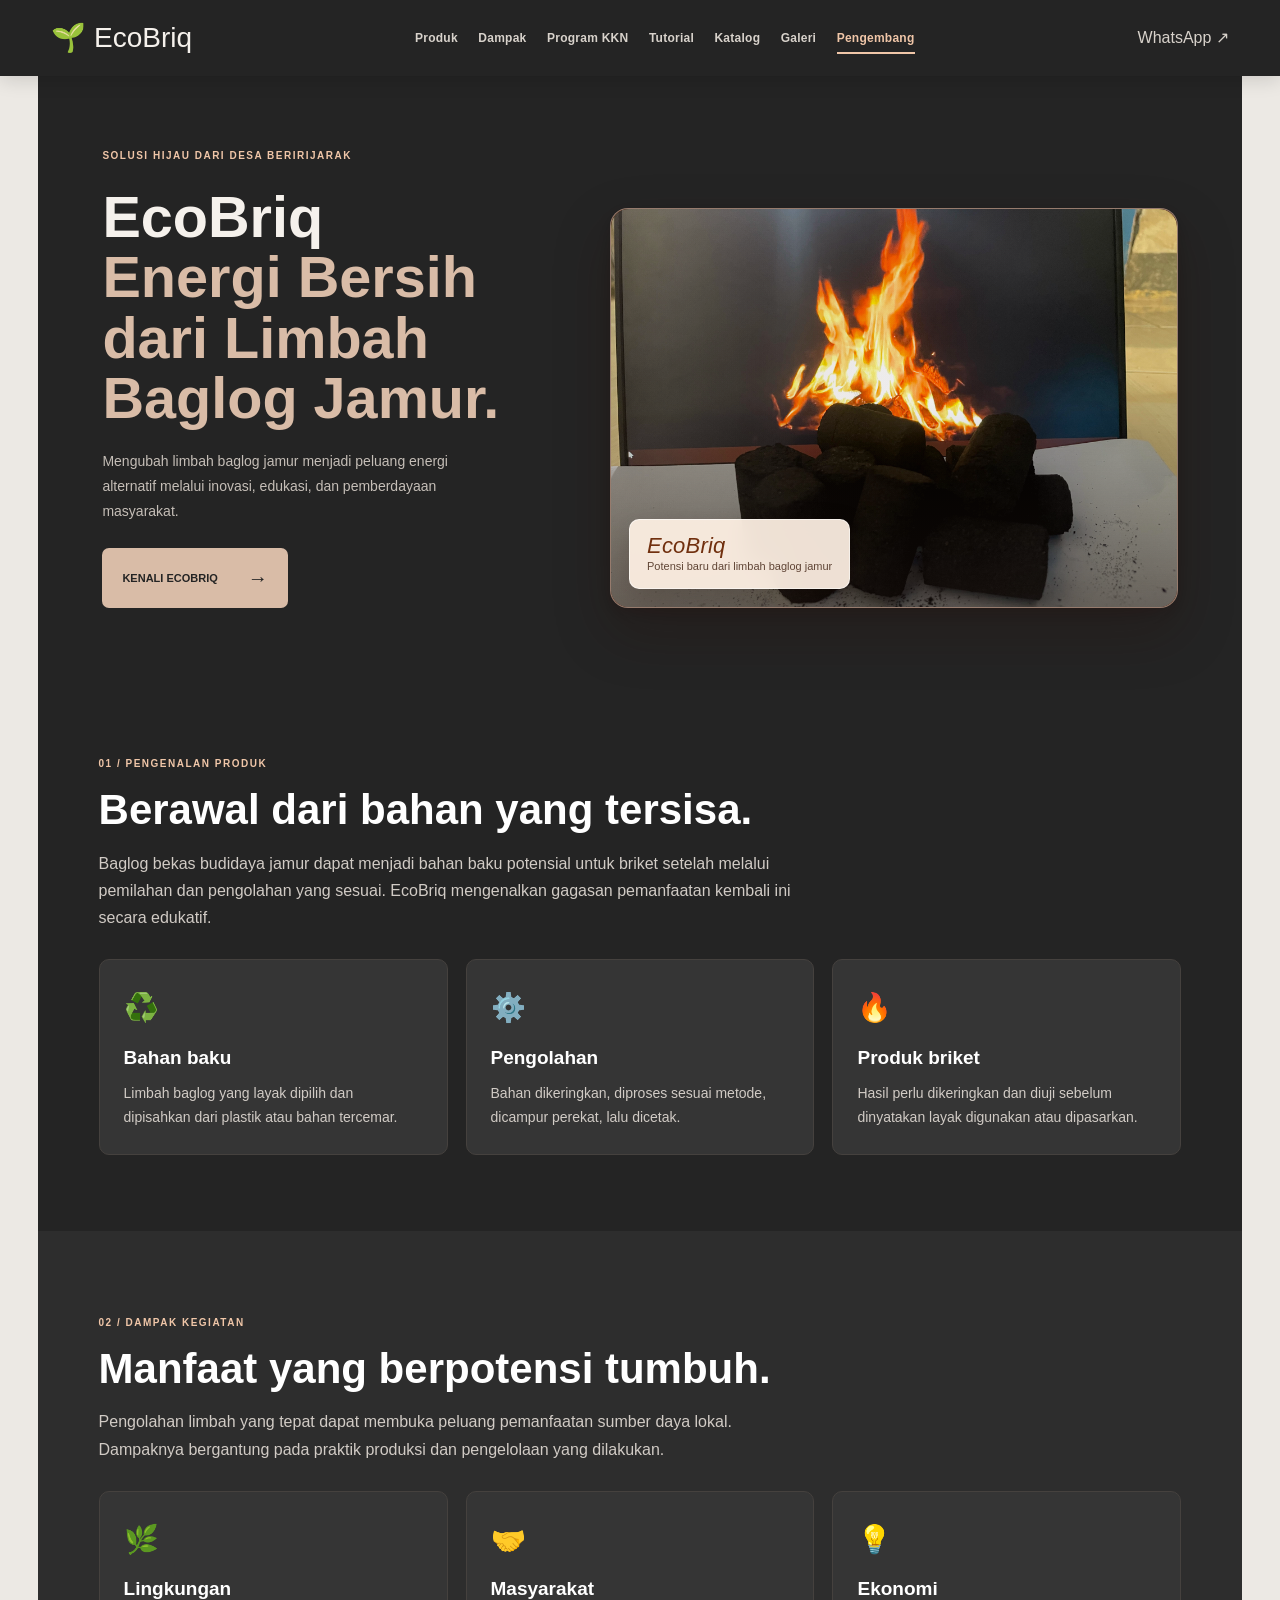
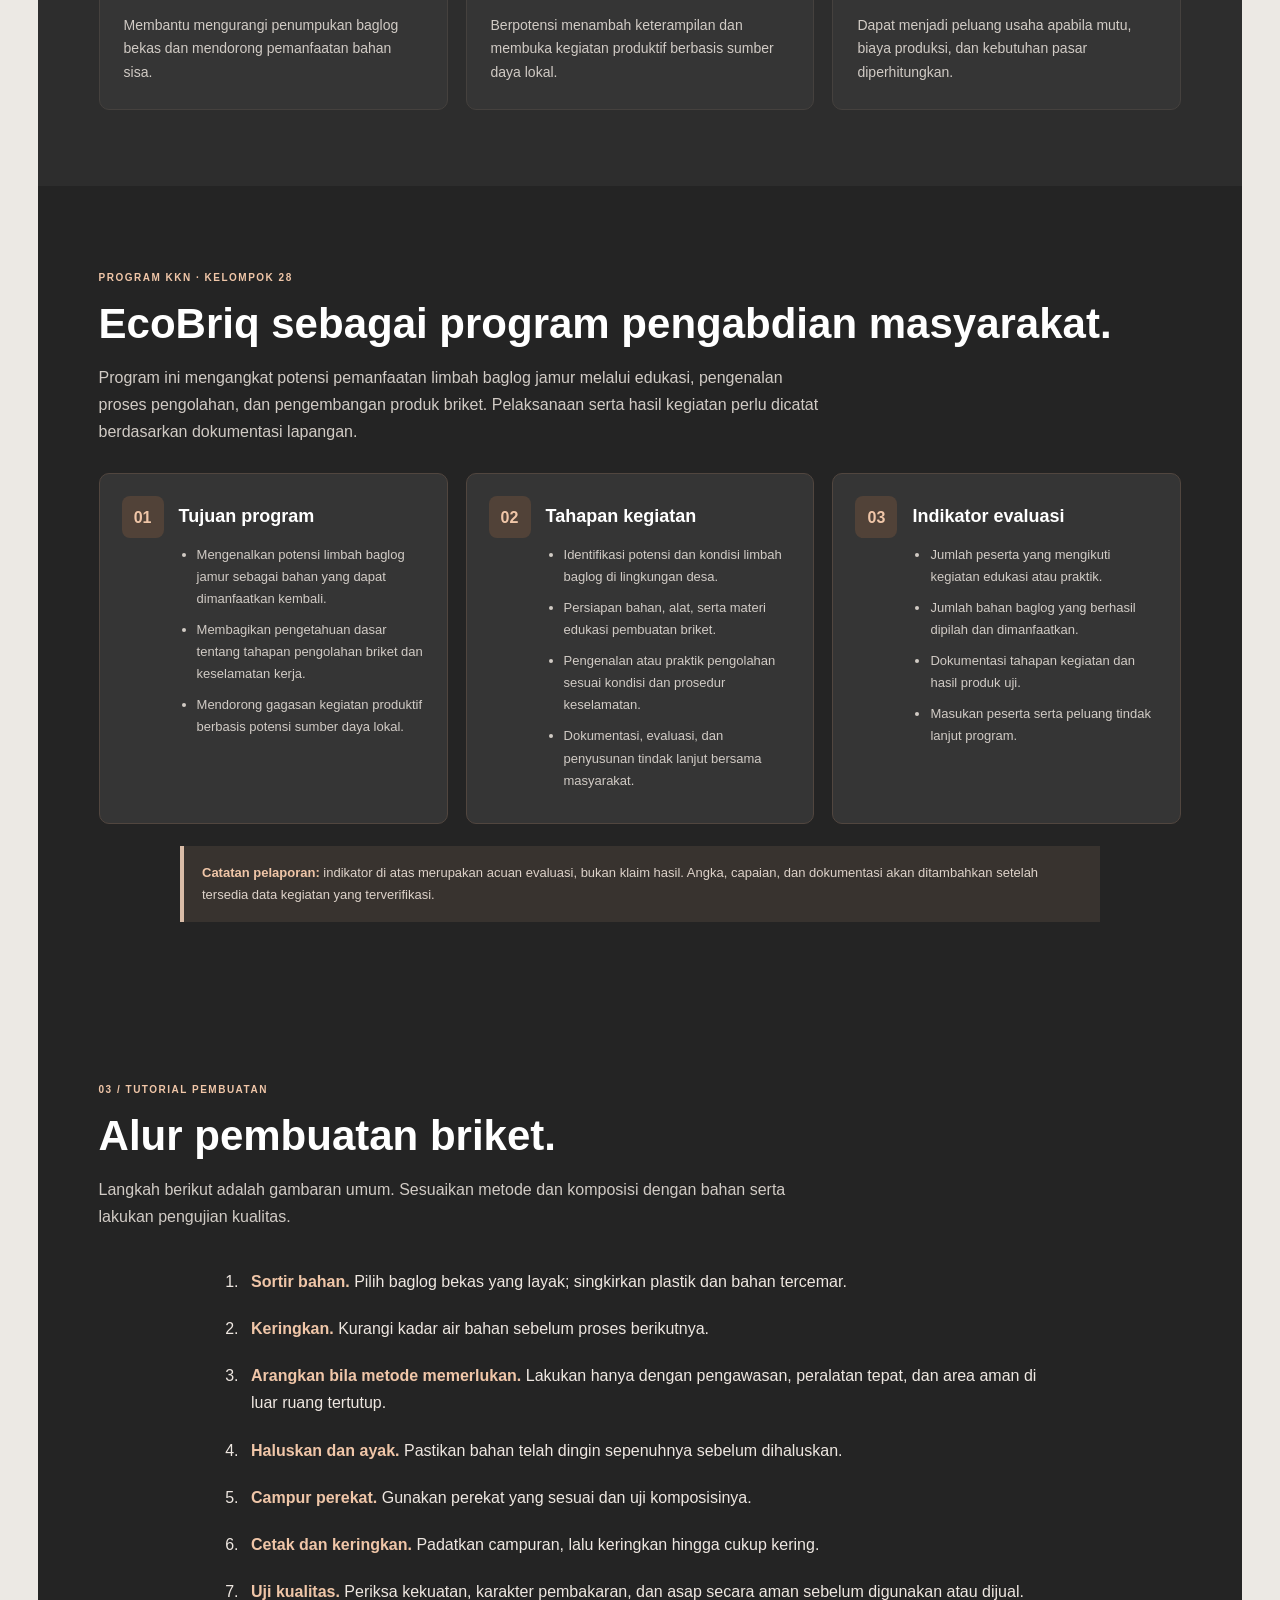
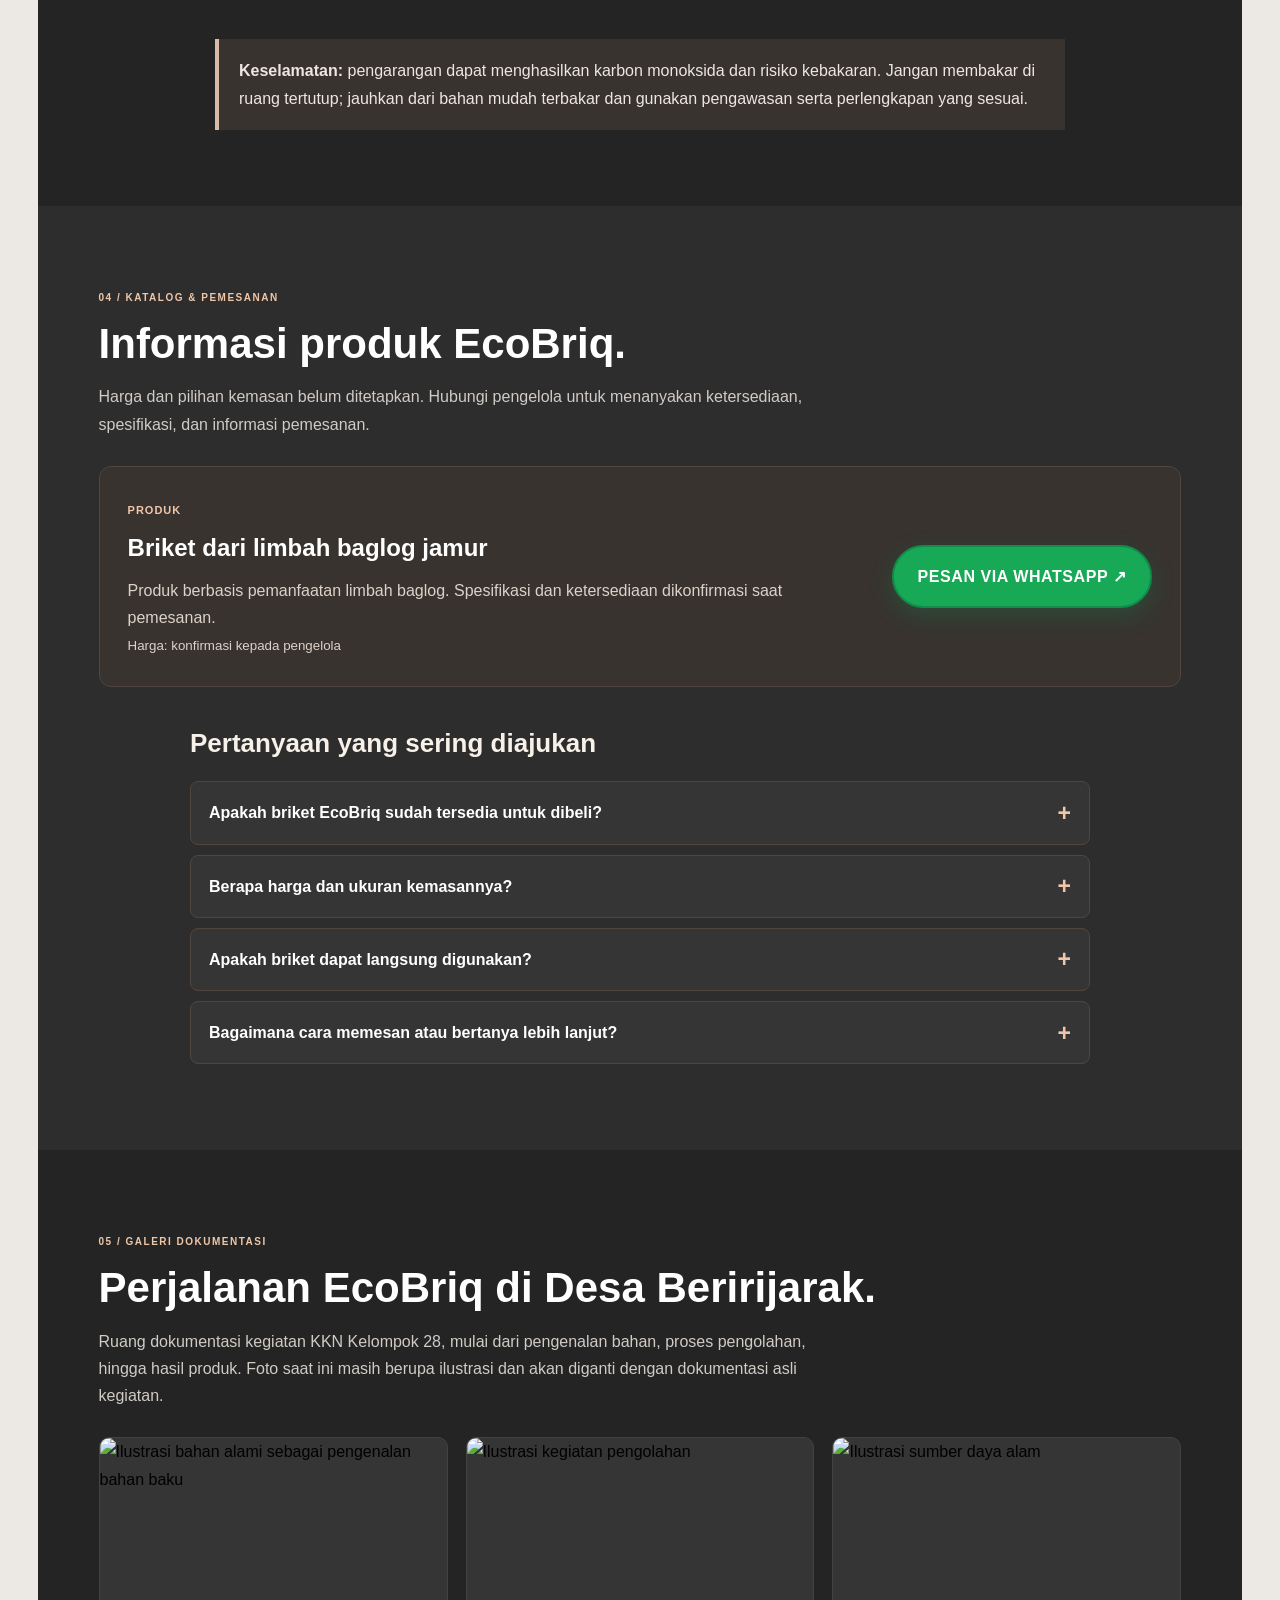
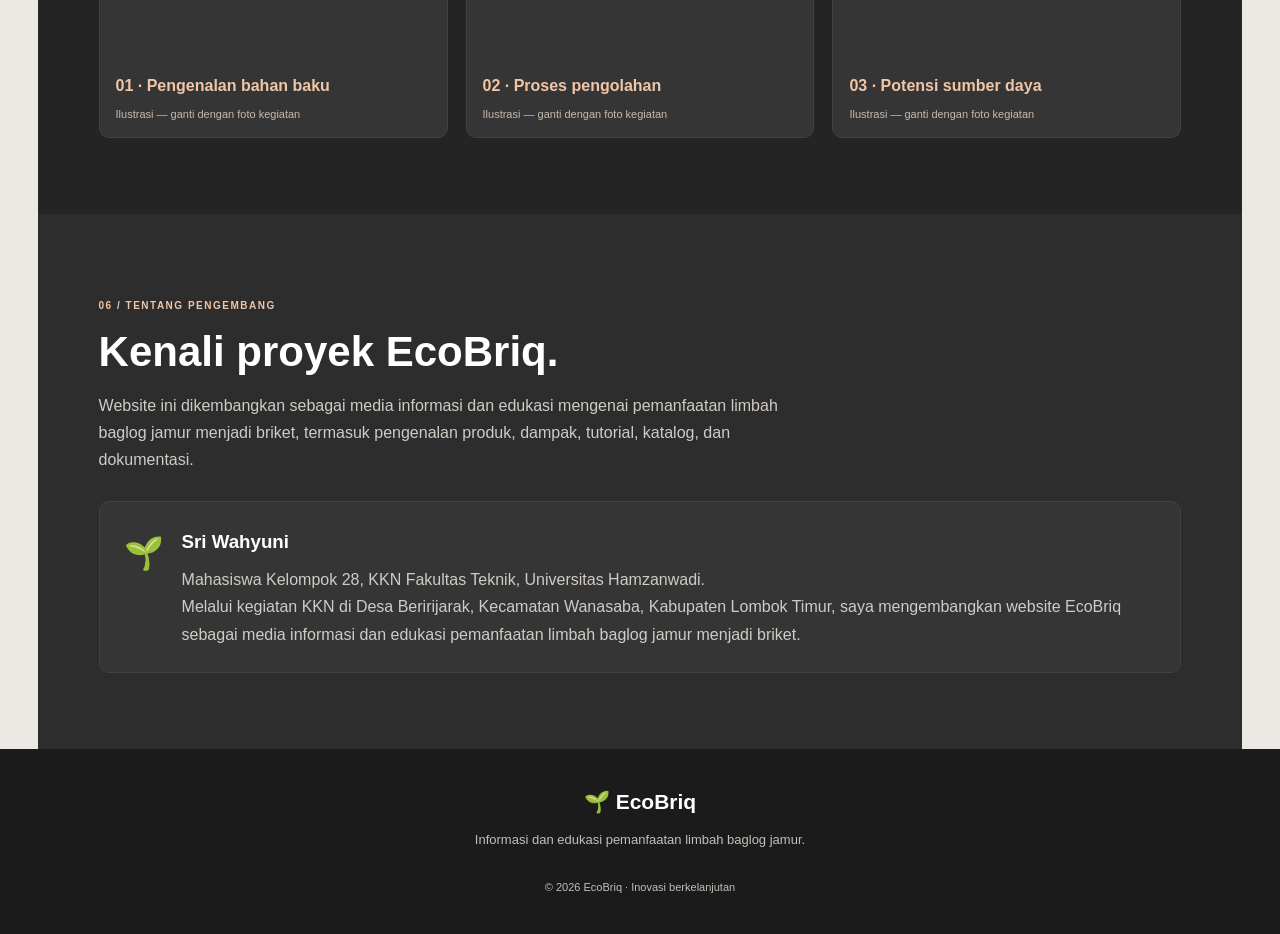
==== commit 516000cb: "Refresh EcoBriq homepage hero messaging and WhatsApp CTA" ====
--- a/index.html
+++ b/index.html
@@ -14,14 +14,15 @@
   <nav aria-label="Navigasi utama">
     <a href="#produk">Produk</a><a href="#dampak">Dampak</a><a href="#program">Program KKN</a><a href="#tutorial">Tutorial</a><a href="#katalog">Katalog</a><a href="#galeri">Galeri</a><a href="#pengembang">Pengembang</a>
   </nav>
+  <a class="home-order-button" href="https://wa.me/6285955338540?text=Halo%20EcoBriq%2C%20saya%20ingin%20mengetahui%20produk%20briket." target="_blank" rel="noopener noreferrer" aria-label="Hubungi EcoBriq melalui WhatsApp">WhatsApp ↗</a>
 </header>
 <main id="konten-utama" tabindex="-1">
   <section class="shop-hero single-hero" id="beranda">
     <div class="shop-hero-copy">
-      <span class="shop-kicker">PEMANFAATAN LIMBAH · INOVASI BERKELANJUTAN</span>
-      <h1>UBAH LIMBAH.<br>HADIRKAN <em>ENERGI BERNILAI.</em></h1>
-      <p>Mengenal potensi limbah baglog jamur sebagai bahan baku briket—dari pemilahan, pengolahan, hingga pengembangan produk.</p>
-      <a class="shop-button" href="#produk">KENALI ECOBRIQ <span>↓</span></a>
+      <span class="shop-kicker">SOLUSI HIJAU DARI DESA BERIRIJARAK</span>
+      <h1>EcoBriq<br><em>Energi Bersih dari Limbah Baglog Jamur.</em></h1>
+      <p>Mengubah limbah baglog jamur menjadi peluang energi alternatif melalui inovasi, edukasi, dan pemberdayaan masyarakat.</p>
+      <a class="shop-button" href="#produk">KENALI ECOBRIQ <span>→</span></a>
     </div>
     <div class="shop-hero-photo">
       <img src="briket-ecobriq.jpeg" alt="Briket EcoBriq hasil pemanfaatan limbah baglog jamur dengan nyala api di latar belakang">
--- a/css/style.css
+++ b/css/style.css
@@ -1743,3 +1743,111 @@
     }
 }
 
+
+
+/* ===== HERO PHOTO ECOBRIQ: FINISH EDITORIAL & AESTETIS ===== */
+.single-page .shop-hero-photo {
+  isolation: isolate;
+  overflow: hidden;
+  border: 1px solid rgba(255, 239, 224, .42);
+  border-radius: 18px;
+  background: #4a2819;
+  box-shadow:
+    0 24px 55px rgba(35, 15, 7, .28),
+    0 5px 16px rgba(35, 15, 7, .16);
+  transform: translateZ(0);
+}
+
+.single-page .shop-hero-photo::after {
+  content: "";
+  position: absolute;
+  inset: 0;
+  z-index: 1;
+  pointer-events: none;
+  border-radius: inherit;
+  background:
+    linear-gradient(180deg, rgba(30, 18, 12, .02) 48%, rgba(30, 18, 12, .48) 100%),
+    linear-gradient(115deg, rgba(110, 48, 17, .12), transparent 58%);
+}
+
+.single-page .shop-hero-photo img {
+  display: block;
+  width: 100%;
+  height: 100%;
+  object-fit: cover;
+  object-position: center;
+  border-radius: inherit;
+  filter: saturate(1.08) contrast(1.04) brightness(.96);
+  transition: transform .7s cubic-bezier(.2, .7, .2, 1), filter .5s ease;
+}
+
+.single-page .shop-hero-photo:hover img {
+  transform: scale(1.035);
+  filter: saturate(1.14) contrast(1.06) brightness(1);
+}
+
+.single-page .hero-photo-label {
+  z-index: 2;
+  left: 18px;
+  bottom: 18px;
+  max-width: calc(100% - 36px);
+  padding: 13px 17px;
+  border: 1px solid rgba(255, 255, 255, .55);
+  border-radius: 10px;
+  background: rgba(255, 241, 229, .93);
+  box-shadow: 0 10px 28px rgba(24, 12, 6, .2);
+  backdrop-filter: blur(10px);
+}
+
+.single-page .hero-photo-label strong {
+  color: #71300f;
+  letter-spacing: .01em;
+}
+
+.single-page .hero-photo-label span {
+  color: #604536;
+  line-height: 1.45;
+}
+
+@media (max-width: 800px) {
+  .single-page .shop-hero-photo {
+    height: auto;
+    aspect-ratio: 4 / 3;
+    min-height: 230px;
+    align-self: stretch;
+  }
+}
+
+@media (max-width: 480px) {
+  .single-page .shop-hero-photo {
+    aspect-ratio: 5 / 4;
+    min-height: 210px;
+    border-radius: 14px;
+  }
+
+  .single-page .hero-photo-label {
+    left: 12px;
+    bottom: 12px;
+    max-width: calc(100% - 24px);
+    padding: 10px 12px;
+    border-radius: 8px;
+  }
+
+  .single-page .hero-photo-label strong {
+    font-size: 19px;
+  }
+
+  .single-page .hero-photo-label span {
+    font-size: 10px;
+  }
+}
+
+@media (prefers-reduced-motion: reduce) {
+  .single-page .shop-hero-photo img {
+    transition: none;
+  }
+
+  .single-page .shop-hero-photo:hover img {
+    transform: none;
+  }
+}
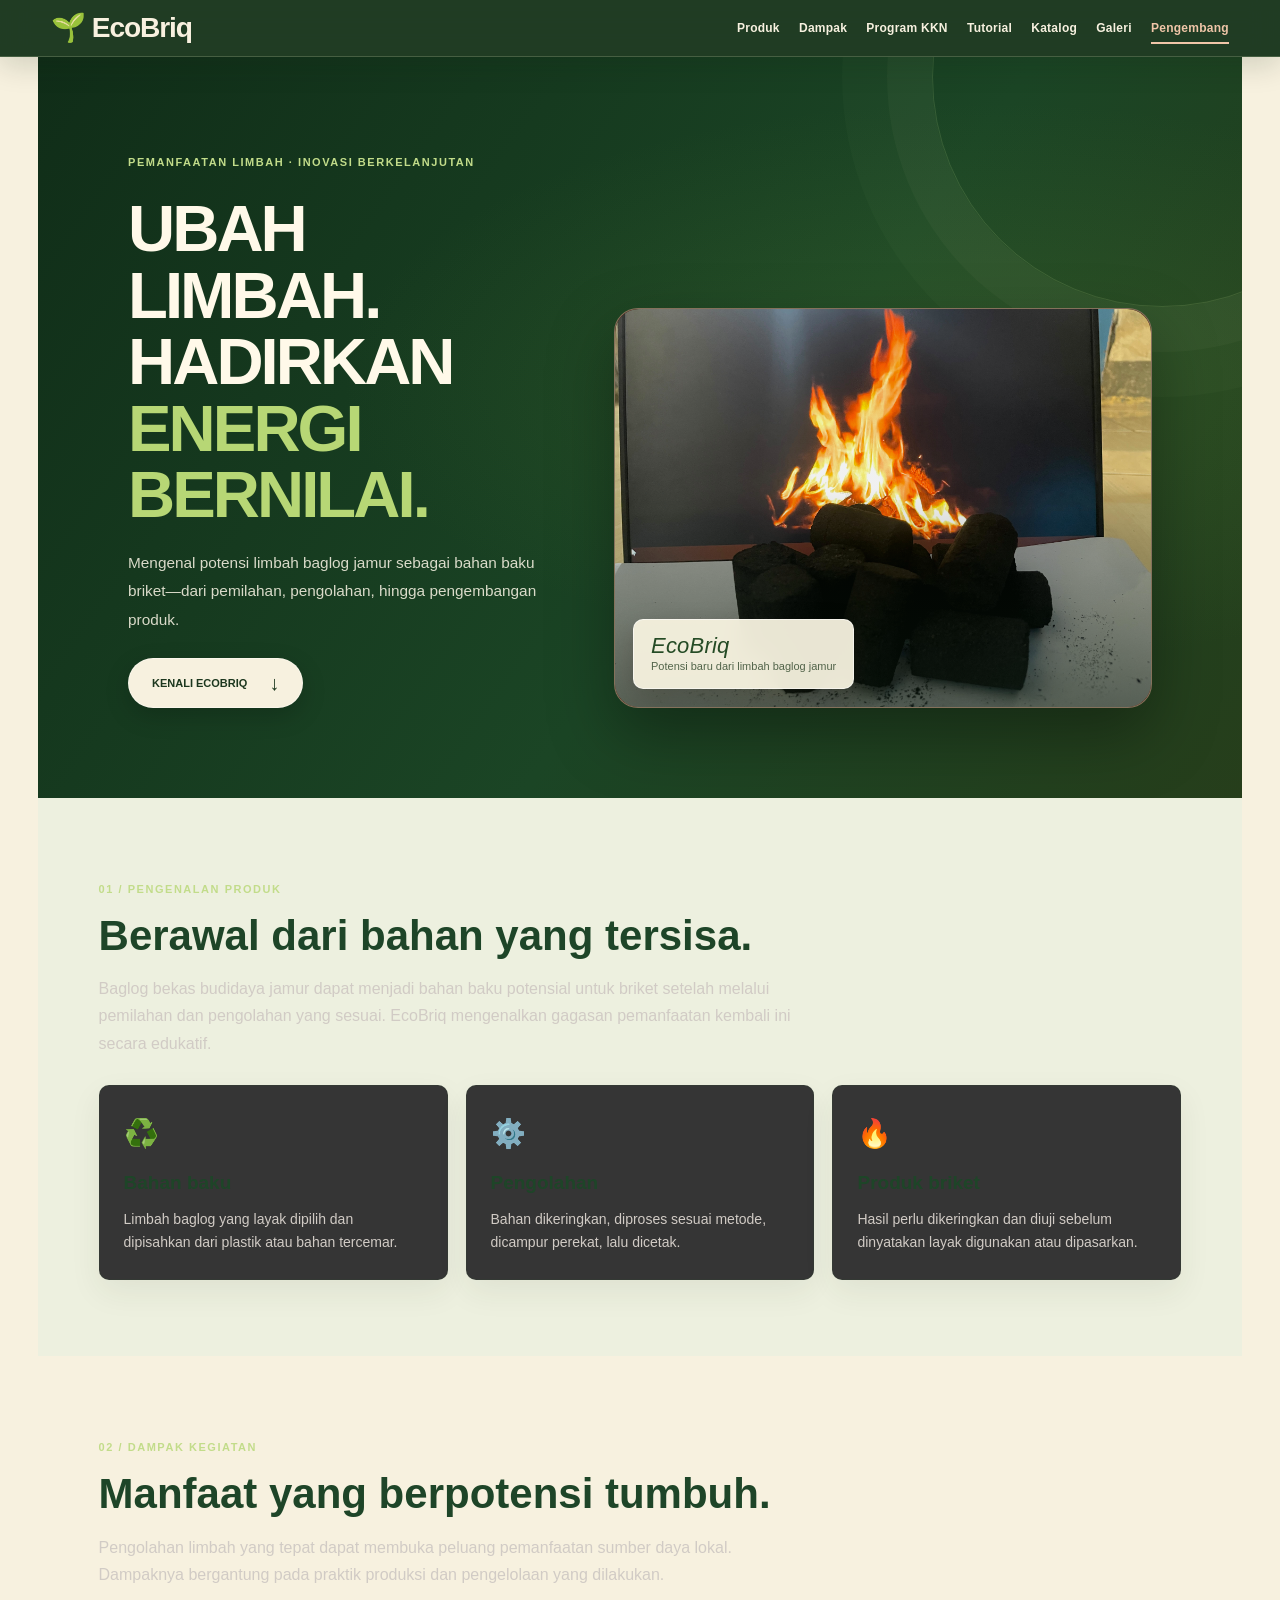
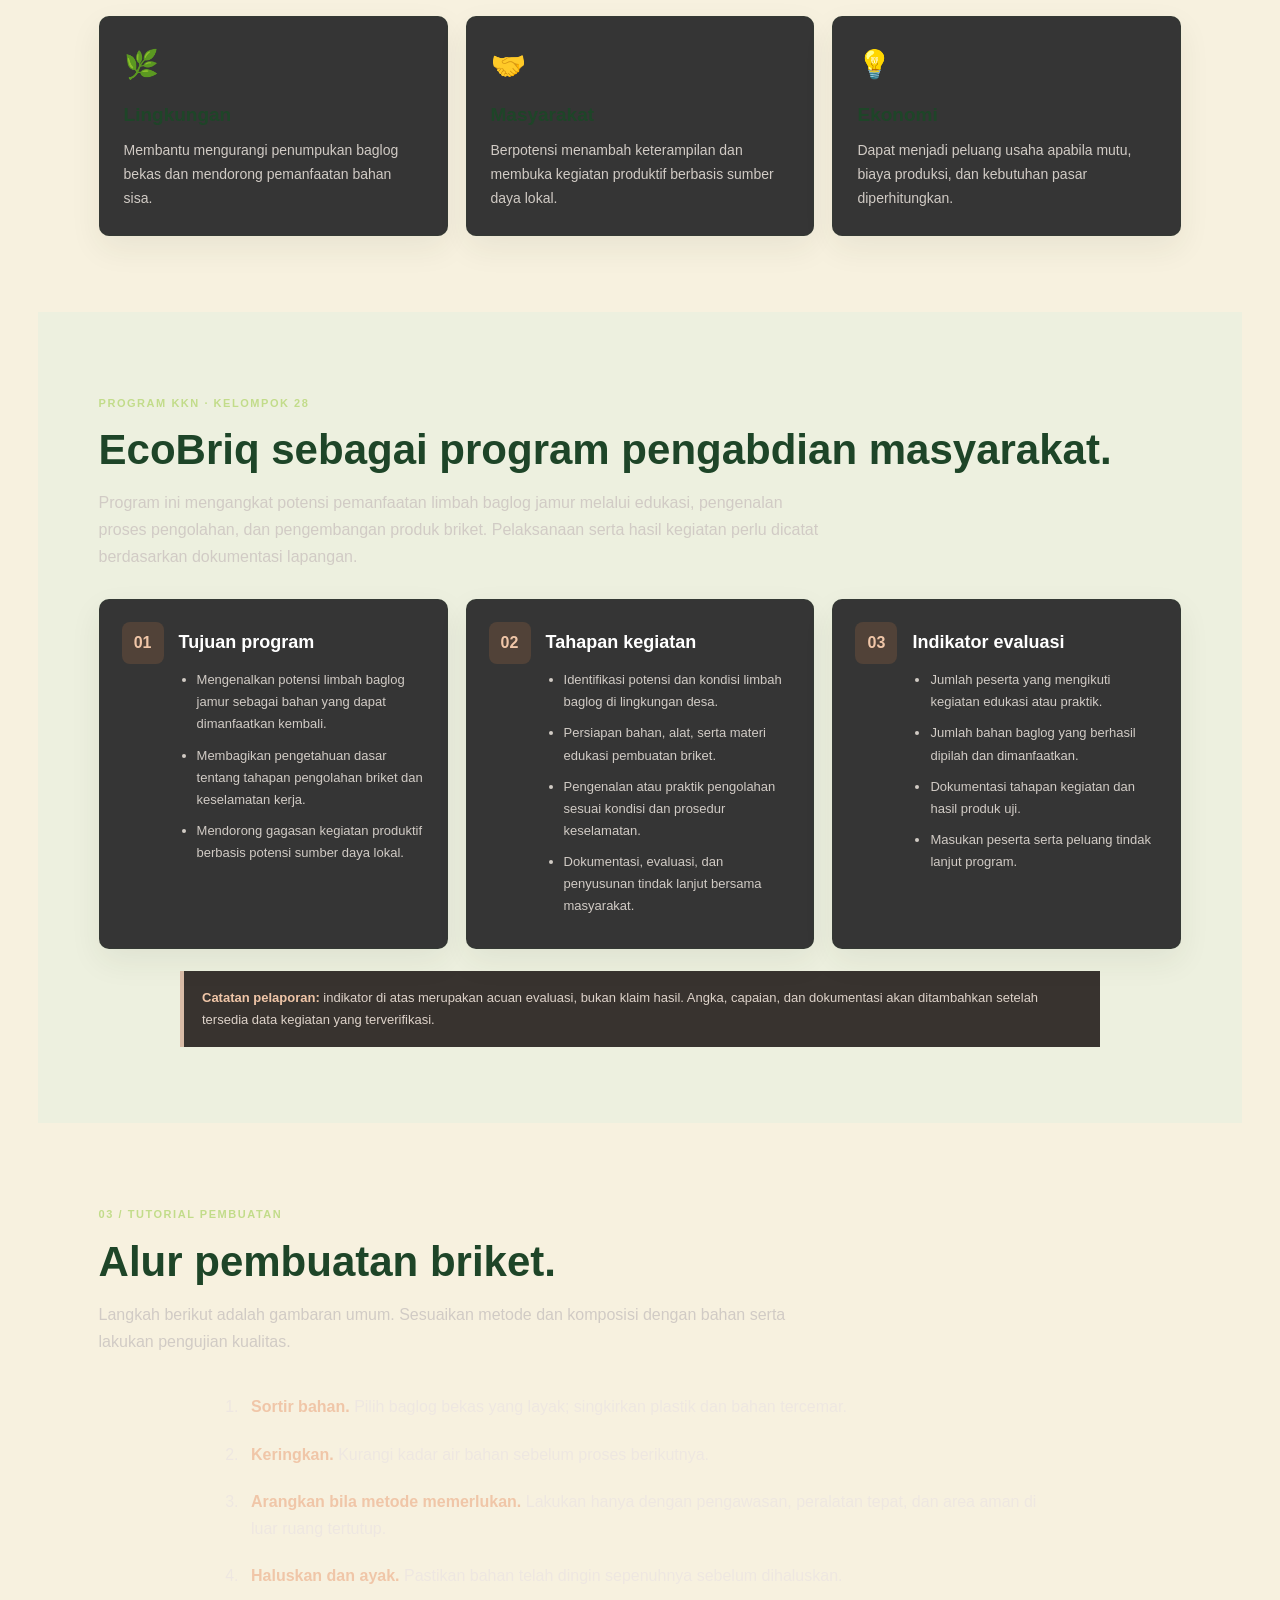
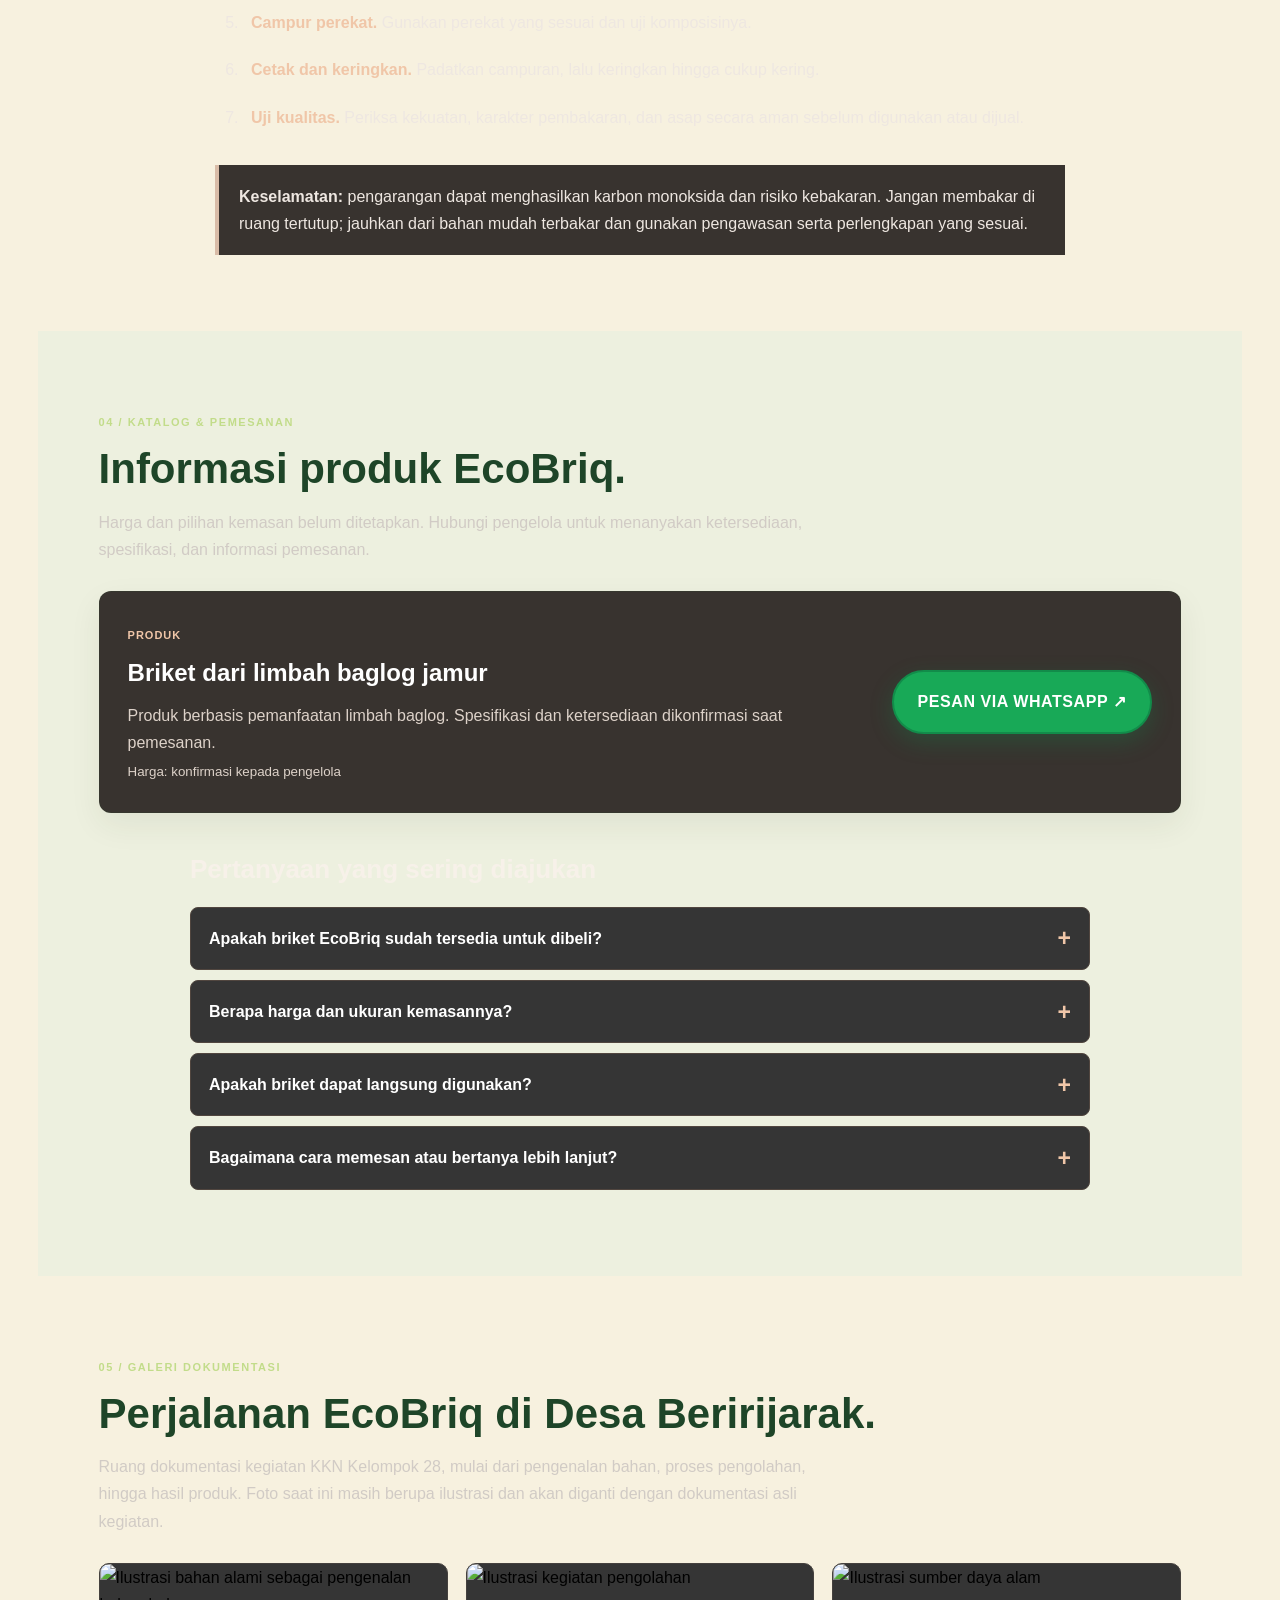
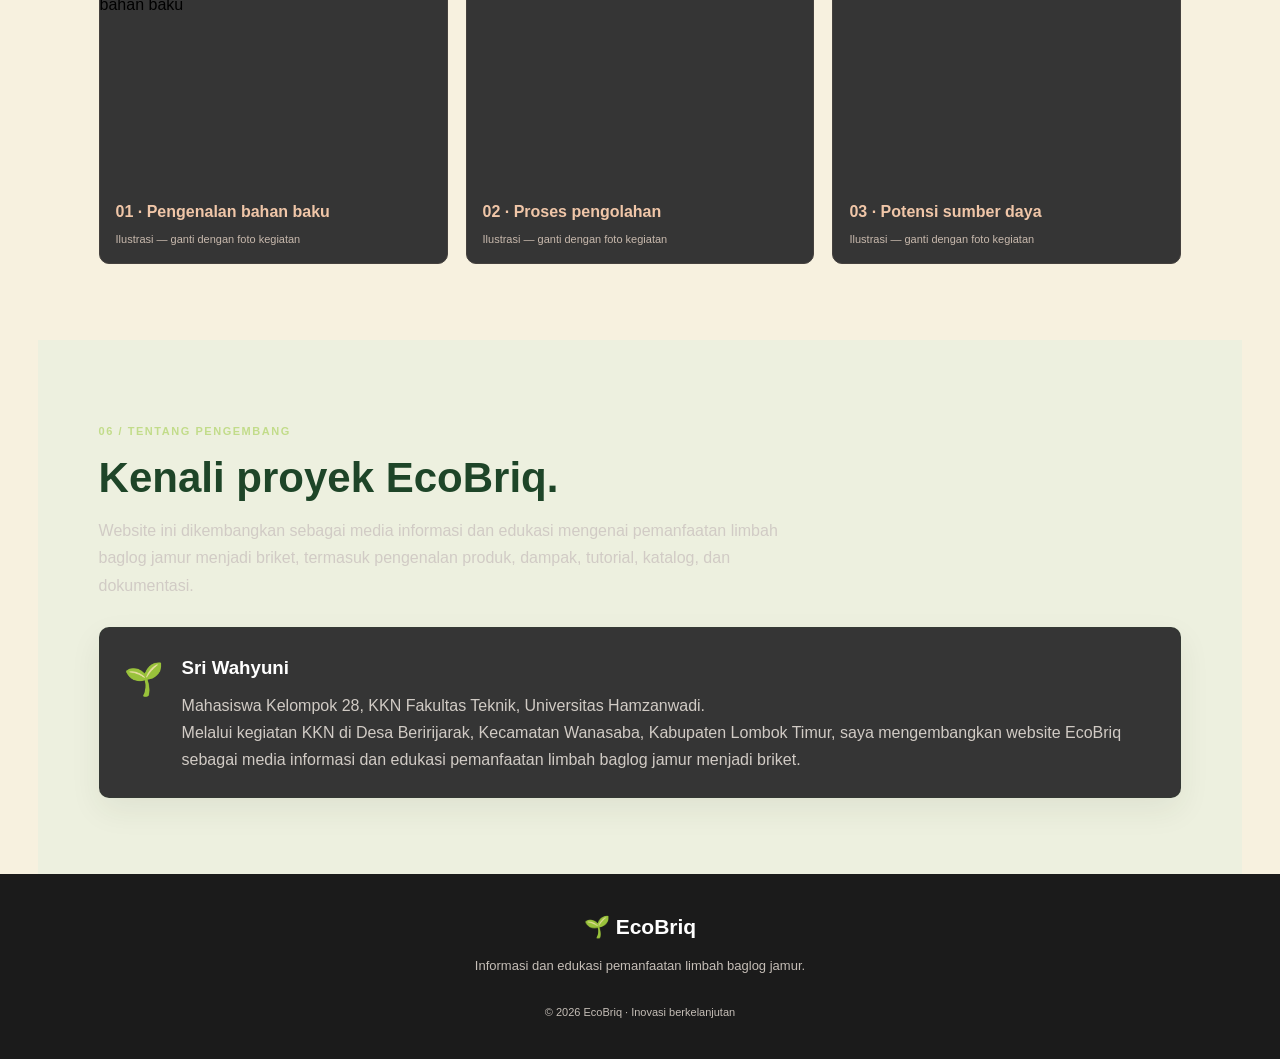
==== commit fdabc39d: "Restore previous EcoBriq homepage content" ====
--- a/index.html
+++ b/index.html
@@ -14,15 +14,14 @@
   <nav aria-label="Navigasi utama">
     <a href="#produk">Produk</a><a href="#dampak">Dampak</a><a href="#program">Program KKN</a><a href="#tutorial">Tutorial</a><a href="#katalog">Katalog</a><a href="#galeri">Galeri</a><a href="#pengembang">Pengembang</a>
   </nav>
-  <a class="home-order-button" href="https://wa.me/6285955338540?text=Halo%20EcoBriq%2C%20saya%20ingin%20mengetahui%20produk%20briket." target="_blank" rel="noopener noreferrer" aria-label="Hubungi EcoBriq melalui WhatsApp">WhatsApp ↗</a>
 </header>
 <main id="konten-utama" tabindex="-1">
   <section class="shop-hero single-hero" id="beranda">
     <div class="shop-hero-copy">
-      <span class="shop-kicker">SOLUSI HIJAU DARI DESA BERIRIJARAK</span>
-      <h1>EcoBriq<br><em>Energi Bersih dari Limbah Baglog Jamur.</em></h1>
-      <p>Mengubah limbah baglog jamur menjadi peluang energi alternatif melalui inovasi, edukasi, dan pemberdayaan masyarakat.</p>
-      <a class="shop-button" href="#produk">KENALI ECOBRIQ <span>→</span></a>
+      <span class="shop-kicker">PEMANFAATAN LIMBAH · INOVASI BERKELANJUTAN</span>
+      <h1>UBAH LIMBAH.<br>HADIRKAN <em>ENERGI BERNILAI.</em></h1>
+      <p>Mengenal potensi limbah baglog jamur sebagai bahan baku briket—dari pemilahan, pengolahan, hingga pengembangan produk.</p>
+      <a class="shop-button" href="#produk">KENALI ECOBRIQ <span>↓</span></a>
     </div>
     <div class="shop-hero-photo">
       <img src="briket-ecobriq.jpeg" alt="Briket EcoBriq hasil pemanfaatan limbah baglog jamur dengan nyala api di latar belakang">
--- a/css/style.css
+++ b/css/style.css
@@ -1851,3 +1851,264 @@
     transform: none;
   }
 }
+
+
+/* ===== ARAH VISUAL BARU ECOBRIQ: HIJAU ALAMI & KREM ===== */
+.single-page.home-page {
+  --eco-forest: #183b22;
+  --eco-leaf: #3f762e;
+  --eco-lime: #a8ca62;
+  --eco-cream: #f7f1df;
+  background: #f7f1df;
+  color: #1d2b19;
+}
+
+.single-page .home-nav {
+  position: sticky;
+  top: 0;
+  z-index: 100;
+  display: flex;
+  align-items: center;
+  justify-content: space-between;
+  gap: clamp(12px, 2vw, 28px);
+  padding: 14px clamp(18px, 4vw, 64px);
+  background: rgba(19, 48, 24, .94);
+  color: #fff8e8;
+  border-bottom: 1px solid rgba(220, 235, 184, .2);
+  box-shadow: 0 8px 30px rgba(12, 29, 13, .16);
+  backdrop-filter: blur(14px);
+}
+
+.single-page .home-nav .logo {
+  flex: 0 0 auto;
+  color: #f8f1df;
+  font: 700 clamp(21px, 2.2vw, 29px)/1 Georgia, serif;
+  letter-spacing: -.04em;
+}
+
+.single-page .home-nav nav {
+  display: flex;
+  align-items: center;
+  justify-content: center;
+  gap: clamp(8px, 1.5vw, 23px);
+}
+
+.single-page .home-nav nav a {
+  color: #f7f1df;
+  font-size: 12px;
+  font-weight: 700;
+  transition: color .2s ease;
+}
+
+.single-page .home-nav nav a:hover,
+.single-page .home-nav nav a:focus-visible {
+  color: #b8d875;
+}
+
+.single-page .home-order-button {
+  flex: 0 0 auto;
+  display: inline-flex;
+  align-items: center;
+  justify-content: center;
+  min-height: 42px;
+  padding: 0 18px;
+  border-radius: 999px;
+  background: #477d2c;
+  color: #fff;
+  font-size: 12px;
+  font-weight: 800;
+  box-shadow: 0 5px 16px rgba(0, 0, 0, .16);
+  transition: transform .2s ease, background .2s ease;
+}
+
+.single-page .home-order-button:hover {
+  transform: translateY(-2px);
+  background: #5b9139;
+}
+
+.single-page .shop-hero {
+  position: relative;
+  isolation: isolate;
+  grid-template-columns: minmax(0, .88fr) minmax(0, 1.12fr);
+  gap: clamp(28px, 5vw, 72px);
+  min-height: 570px;
+  padding: clamp(48px, 7vw, 92px) clamp(22px, 7vw, 100px);
+  overflow: hidden;
+  background:
+    radial-gradient(ellipse at 78% 44%, rgba(99, 139, 52, .22), transparent 48%),
+    linear-gradient(125deg, #102d18 0%, #1b4525 58%, #263e1b 100%);
+  color: #fff9e9;
+}
+
+.single-page .shop-hero::before {
+  content: "";
+  position: absolute;
+  z-index: -1;
+  width: 460px;
+  height: 460px;
+  right: -150px;
+  top: -210px;
+  border: 1px solid rgba(208, 230, 157, .15);
+  border-radius: 50%;
+  box-shadow: 0 0 0 45px rgba(208, 230, 157, .035), 0 0 0 90px rgba(208, 230, 157, .025);
+}
+
+.single-page .shop-hero-copy {
+  max-width: 540px;
+}
+
+.single-page .shop-kicker {
+  color: #c2dc8a;
+  font-size: 11px;
+  letter-spacing: .14em;
+  font-weight: 800;
+}
+
+.single-page .shop-hero h1 {
+  margin: 22px 0 20px;
+  color: #fff9e9;
+  font: 700 clamp(42px, 5.1vw, 70px)/1.02 Georgia, serif;
+  letter-spacing: -.045em;
+}
+
+.single-page .shop-hero h1 em {
+  color: #b7d775;
+  font-style: normal;
+}
+
+.single-page .shop-hero-copy p {
+  max-width: 450px;
+  color: rgba(255, 249, 233, .84);
+  font-size: clamp(14px, 1.2vw, 17px);
+  line-height: 1.85;
+}
+
+.single-page .shop-button {
+  min-height: 50px;
+  gap: 22px;
+  padding: 0 23px;
+  border: 1px solid rgba(255, 255, 255, .4);
+  border-radius: 999px;
+  background: #f7f1df;
+  color: #1c371e;
+  box-shadow: 0 8px 24px rgba(0, 0, 0, .18);
+  transition: transform .2s ease, box-shadow .2s ease;
+}
+
+.single-page .shop-button:hover {
+  transform: translateY(-3px);
+  box-shadow: 0 12px 28px rgba(0, 0, 0, .24);
+}
+
+.single-page .shop-hero-photo {
+  min-height: 390px;
+  border: 1px solid rgba(236, 241, 207, .36);
+  border-radius: 24px;
+  box-shadow: 0 26px 65px rgba(0, 0, 0, .34);
+}
+
+.single-page .shop-hero-photo::after {
+  background: linear-gradient(180deg, rgba(9, 26, 12, .02) 45%, rgba(9, 26, 12, .52) 100%);
+}
+
+.single-page .hero-photo-label {
+  border-color: rgba(255, 255, 255, .55);
+  background: rgba(248, 244, 225, .94);
+}
+
+.single-page .hero-photo-label strong { color: #254b25; }
+.single-page .hero-photo-label span { color: #52644a; }
+
+.single-page .single-section {
+  background: #f7f1df;
+}
+
+.single-page .single-section:nth-of-type(even) {
+  background: #edf0df;
+}
+
+.single-page .single-heading h2,
+.single-page .single-cards h3 {
+  color: #1e4528;
+}
+
+.single-page .single-cards article,
+.single-page .program-card,
+.single-page .catalog-card,
+.single-page .developer-card {
+  border-color: rgba(44, 83, 43, .12);
+  box-shadow: 0 12px 32px rgba(36, 61, 28, .07);
+}
+
+@media (max-width: 900px) {
+  .single-page .home-nav {
+    flex-wrap: wrap;
+    justify-content: space-between;
+  }
+
+  .single-page .home-nav nav {
+    order: 3;
+    width: 100%;
+    justify-content: flex-start;
+    flex-wrap: nowrap;
+    overflow-x: auto;
+    padding: 6px 0 3px;
+    scrollbar-width: thin;
+  }
+
+  .single-page .home-nav nav a {
+    flex: 0 0 auto;
+  }
+
+  .single-page .shop-hero {
+    grid-template-columns: minmax(0, 1fr);
+  }
+
+  .single-page .shop-hero-copy {
+    max-width: 680px;
+  }
+
+  .single-page .shop-hero-photo {
+    min-height: 0;
+    aspect-ratio: 16 / 9;
+  }
+}
+
+@media (max-width: 480px) {
+  .single-page .home-nav {
+    padding: 12px 16px 8px;
+    gap: 8px;
+  }
+
+  .single-page .home-nav .logo { font-size: 22px; }
+
+  .single-page .home-order-button {
+    min-height: 40px;
+    padding: 0 13px;
+    font-size: 11px;
+  }
+
+  .single-page .shop-hero {
+    gap: 24px;
+    padding: 38px 20px 34px;
+  }
+
+  .single-page .shop-hero h1 {
+    margin: 16px 0;
+    font-size: clamp(36px, 10vw, 46px);
+  }
+
+  .single-page .shop-hero-photo {
+    aspect-ratio: 4 / 3;
+    min-height: 0;
+    border-radius: 16px;
+  }
+}
+
+@media (prefers-reduced-motion: reduce) {
+  .single-page .home-order-button,
+  .single-page .shop-button,
+  .single-page .home-nav nav a {
+    transition: none;
+  }
+}
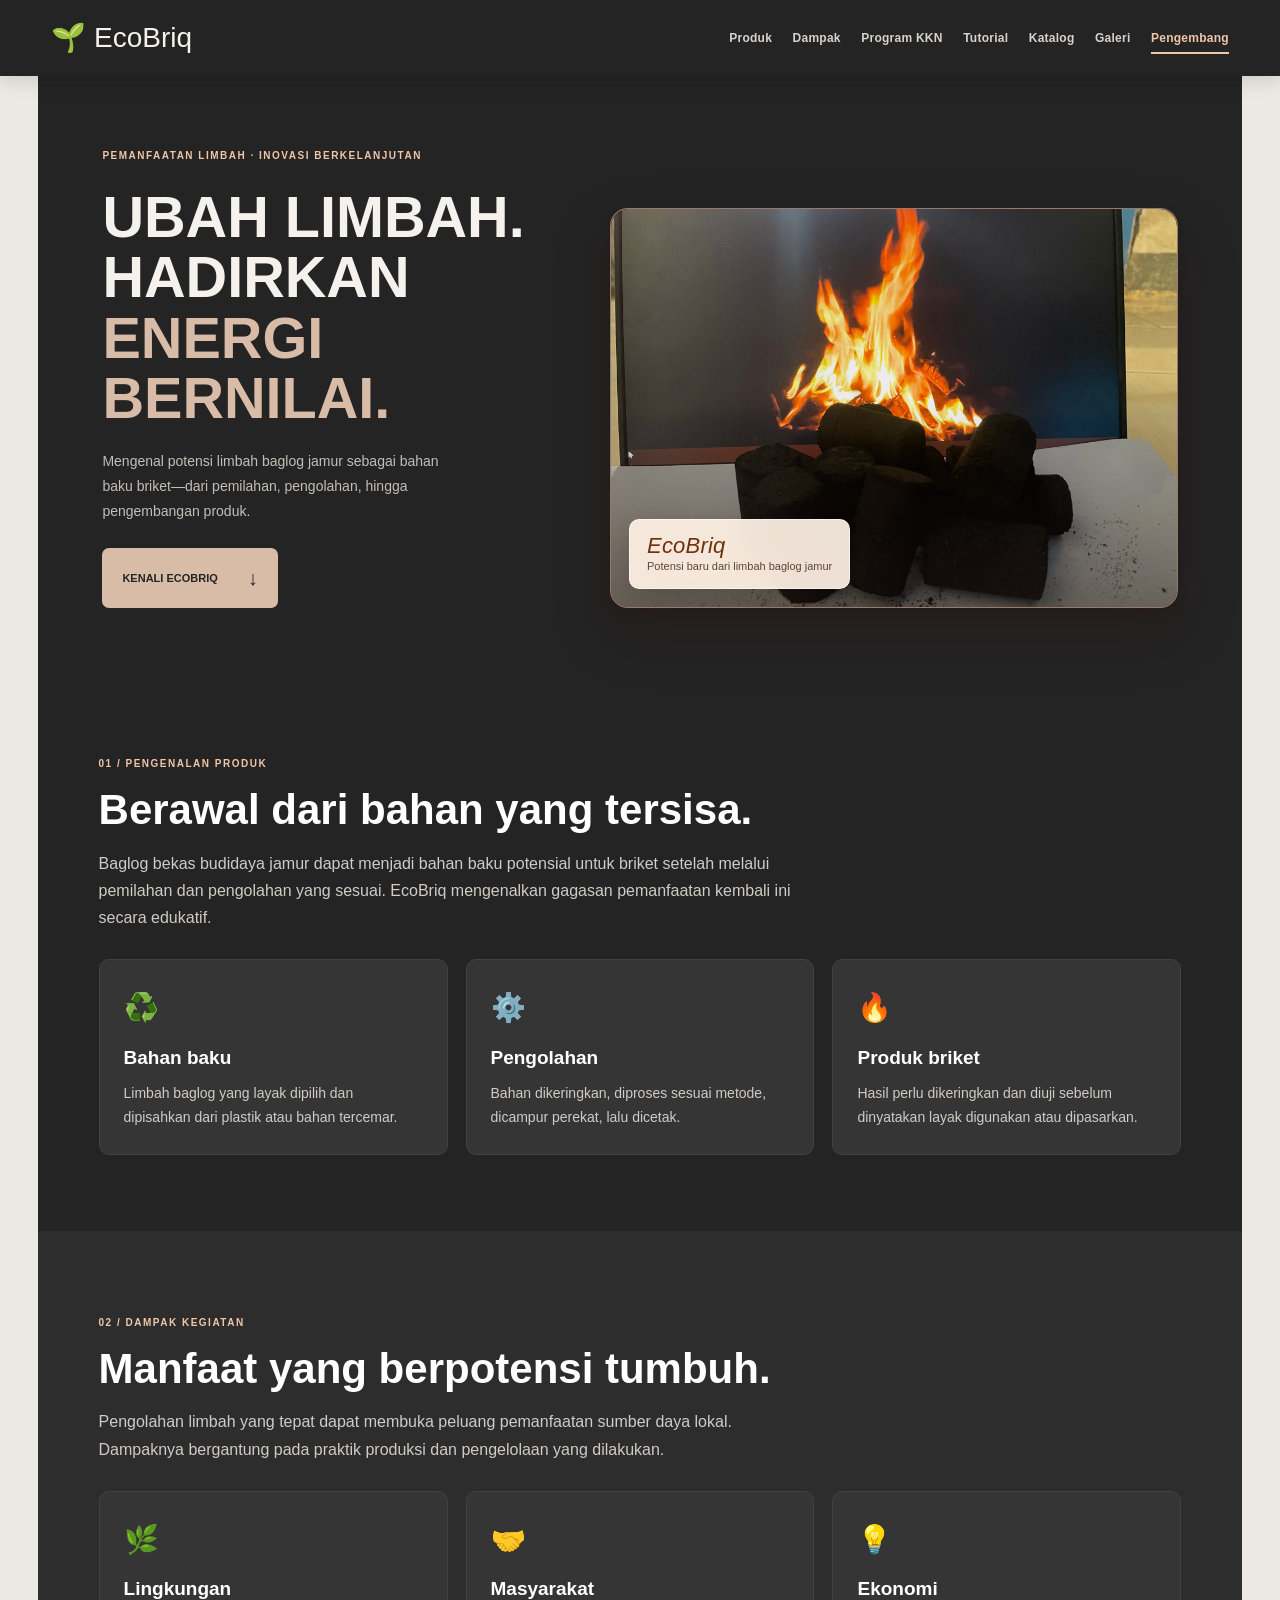
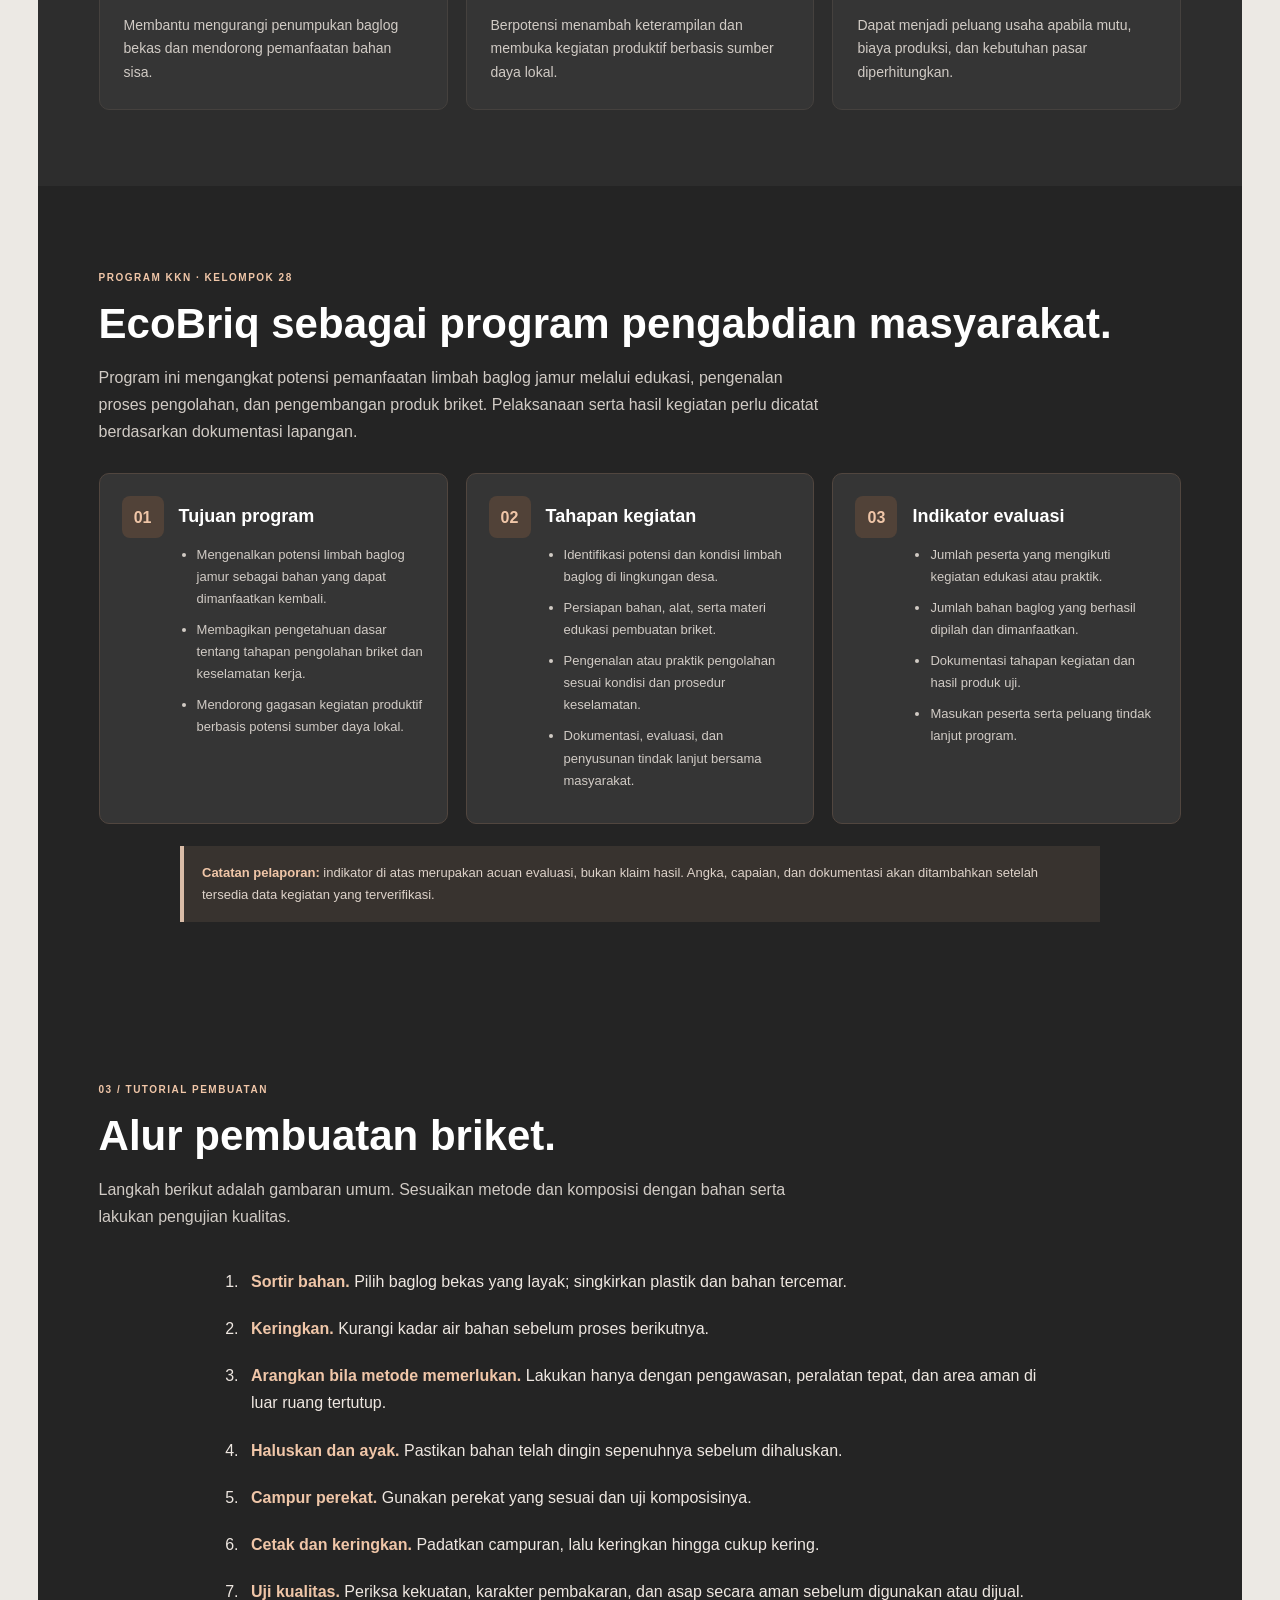
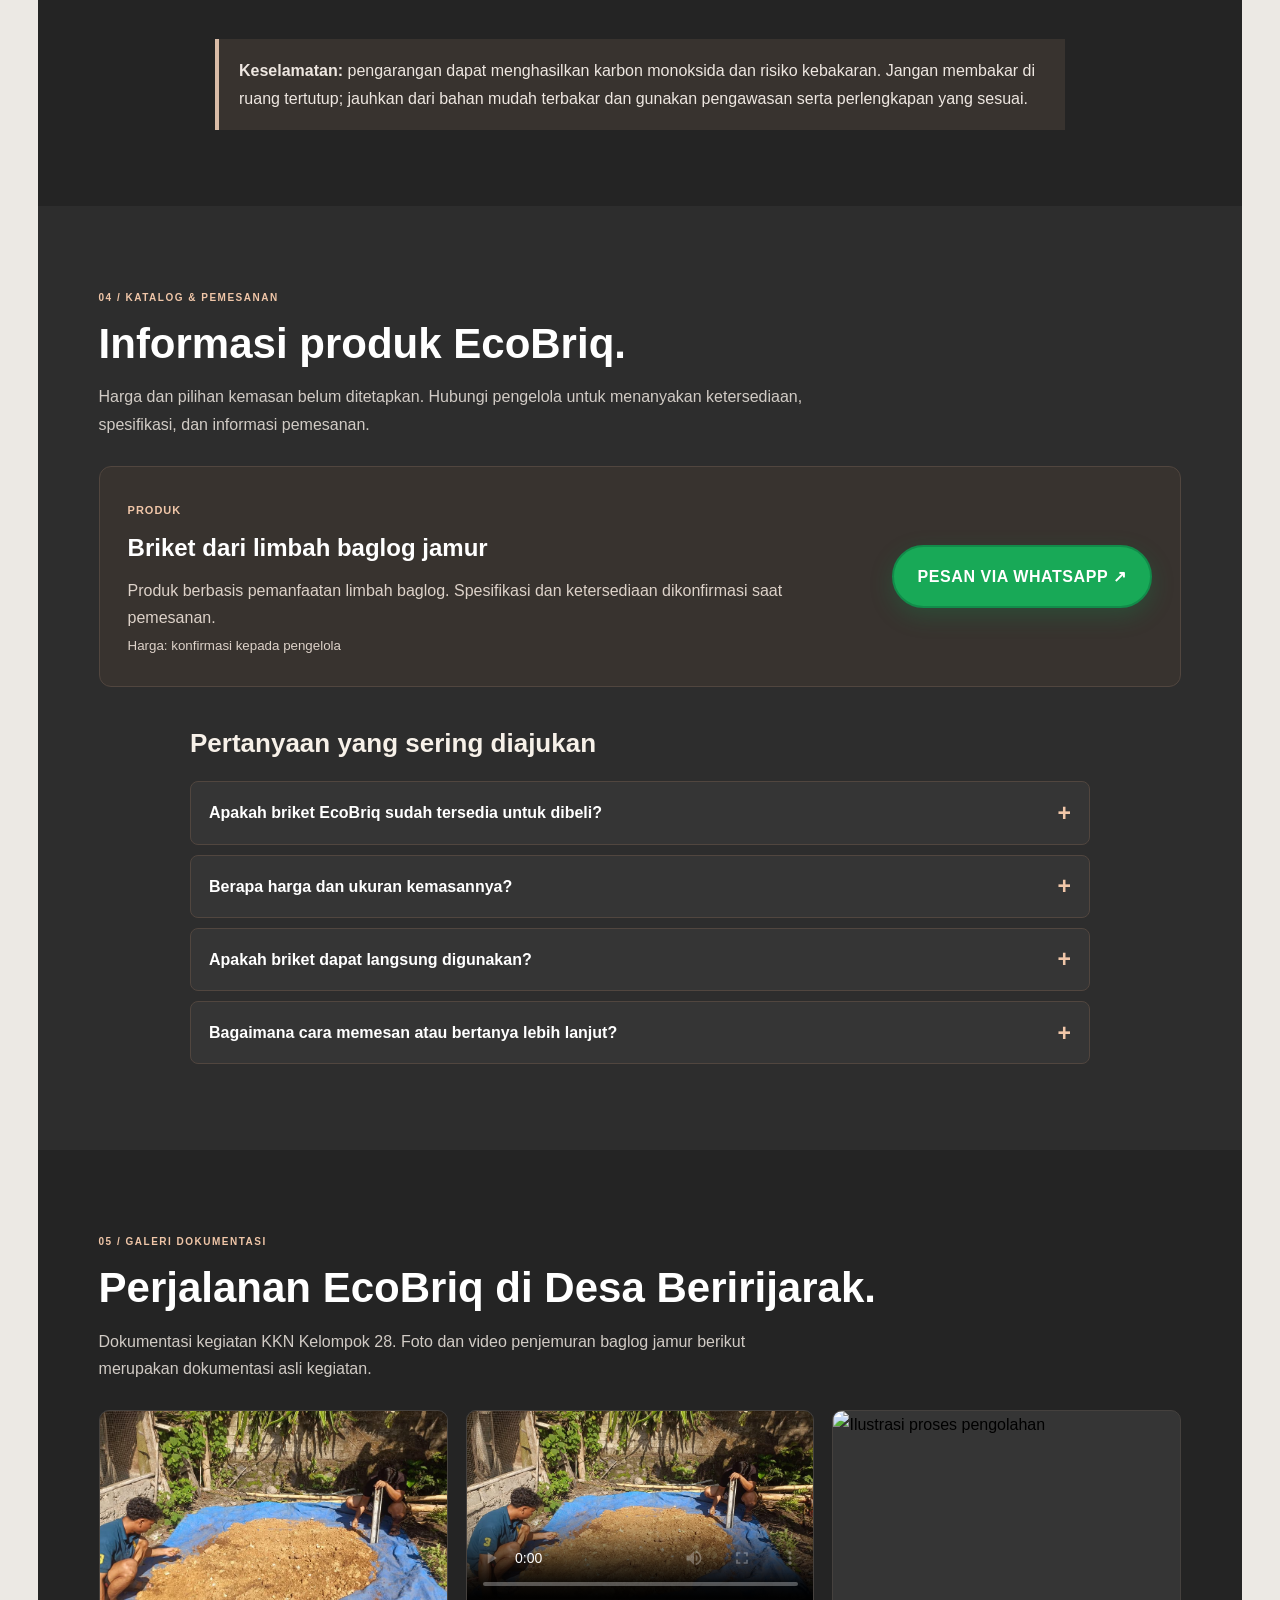
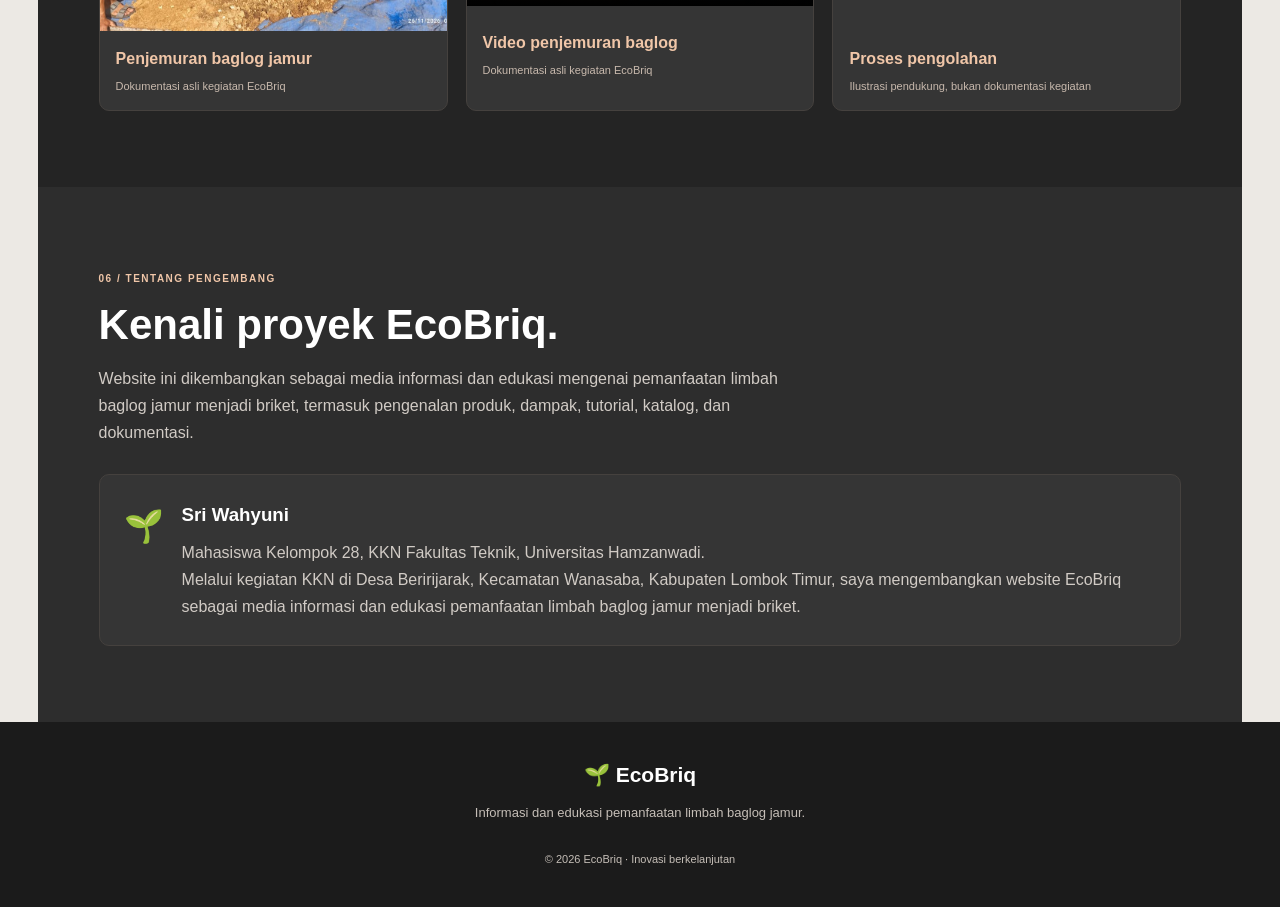
==== commit aa89a772: "Show original baglog drying media on homepage gallery" ====
--- a/index.html
+++ b/index.html
@@ -98,28 +98,28 @@
   </section>
 
   <section class="single-section" id="galeri">
-    <div class="single-heading"><span class="shop-kicker">05 / GALERI DOKUMENTASI</span><h2>Perjalanan EcoBriq di Desa Beririjarak.</h2><p>Ruang dokumentasi kegiatan KKN Kelompok 28, mulai dari pengenalan bahan, proses pengolahan, hingga hasil produk. Foto saat ini masih berupa ilustrasi dan akan diganti dengan dokumentasi asli kegiatan.</p></div>
+    <div class="single-heading"><span class="shop-kicker">05 / GALERI DOKUMENTASI</span><h2>Perjalanan EcoBriq di Desa Beririjarak.</h2><p>Dokumentasi kegiatan KKN Kelompok 28. Foto dan video penjemuran baglog jamur berikut merupakan dokumentasi asli kegiatan.</p></div>
     <div class="single-gallery ecobriq-gallery">
       <figure>
-        <button class="gallery-open" type="button" data-full-image="https://images.unsplash.com/photo-1504545102780-26774c1bb073?auto=format&fit=crop&w=1400&q=85" data-caption="01 · Pengenalan bahan baku">
-          <img src="https://images.unsplash.com/photo-1504545102780-26774c1bb073?auto=format&fit=crop&w=700&q=80" alt="Ilustrasi bahan alami sebagai pengenalan bahan baku" loading="lazy">
+        <button class="gallery-open" type="button" data-full-image="assets/galeri/penjemuran-baglog.jpeg" data-caption="Dokumentasi asli kegiatan penjemuran baglog jamur">
+          <img src="assets/galeri/penjemuran-baglog.jpeg" alt="Dokumentasi asli penjemuran baglog jamur di atas terpal" loading="lazy" decoding="async">
           <span class="gallery-zoom" aria-hidden="true">Perbesar foto ↗</span>
         </button>
-        <figcaption>01 · Pengenalan bahan baku <small>Ilustrasi — ganti dengan foto kegiatan</small></figcaption>
+        <figcaption>Penjemuran baglog jamur <small>Dokumentasi asli kegiatan EcoBriq</small></figcaption>
       </figure>
       <figure>
-        <button class="gallery-open" type="button" data-full-image="https://images.unsplash.com/photo-1581092160562-40aa08e78837?auto=format&fit=crop&w=1400&q=85" data-caption="02 · Proses pengolahan">
-          <img src="https://images.unsplash.com/photo-1581092160562-40aa08e78837?auto=format&fit=crop&w=700&q=80" alt="Ilustrasi kegiatan pengolahan" loading="lazy">
+        <video class="gallery-video" controls preload="metadata" playsinline poster="assets/galeri/penjemuran-baglog.jpeg" aria-label="Video dokumentasi penjemuran baglog jamur">
+          <source src="assets/galeri/penjemuran-baglog.mp4" type="video/mp4">
+          Browser Anda belum mendukung pemutaran video.
+        </video>
+        <figcaption>Video penjemuran baglog <small>Dokumentasi asli kegiatan EcoBriq</small></figcaption>
+      </figure>
+      <figure>
+        <button class="gallery-open" type="button" data-full-image="https://images.unsplash.com/photo-1581092160562-40aa08e78837?auto=format&fit=crop&w=1400&q=85" data-caption="Ilustrasi proses pengolahan">
+          <img src="https://images.unsplash.com/photo-1581092160562-40aa08e78837?auto=format&fit=crop&w=700&q=80" alt="Ilustrasi proses pengolahan" loading="lazy" decoding="async">
           <span class="gallery-zoom" aria-hidden="true">Perbesar foto ↗</span>
         </button>
-        <figcaption>02 · Proses pengolahan <small>Ilustrasi — ganti dengan foto kegiatan</small></figcaption>
-      </figure>
-      <figure>
-        <button class="gallery-open" type="button" data-full-image="https://images.unsplash.com/photo-1518837695005-2083093ee35b?auto=format&fit=crop&w=1400&q=85" data-caption="03 · Potensi sumber daya">
-          <img src="https://images.unsplash.com/photo-1518837695005-2083093ee35b?auto=format&fit=crop&w=700&q=80" alt="Ilustrasi sumber daya alam" loading="lazy">
-          <span class="gallery-zoom" aria-hidden="true">Perbesar foto ↗</span>
-        </button>
-        <figcaption>03 · Potensi sumber daya <small>Ilustrasi — ganti dengan foto kegiatan</small></figcaption>
+        <figcaption>Proses pengolahan <small>Ilustrasi pendukung, bukan dokumentasi kegiatan</small></figcaption>
       </figure>
     </div>
     <dialog class="gallery-lightbox" aria-label="Pratinjau foto galeri">
--- a/css/style.css
+++ b/css/style.css
@@ -1853,262 +1853,181 @@
 }
 
 
-/* ===== ARAH VISUAL BARU ECOBRIQ: HIJAU ALAMI & KREM ===== */
-.single-page.home-page {
-  --eco-forest: #183b22;
-  --eco-leaf: #3f762e;
-  --eco-lime: #a8ca62;
-  --eco-cream: #f7f1df;
-  background: #f7f1df;
-  color: #1d2b19;
-}
-
-.single-page .home-nav {
-  position: sticky;
-  top: 0;
-  z-index: 100;
-  display: flex;
-  align-items: center;
-  justify-content: space-between;
-  gap: clamp(12px, 2vw, 28px);
-  padding: 14px clamp(18px, 4vw, 64px);
-  background: rgba(19, 48, 24, .94);
-  color: #fff8e8;
-  border-bottom: 1px solid rgba(220, 235, 184, .2);
-  box-shadow: 0 8px 30px rgba(12, 29, 13, .16);
-  backdrop-filter: blur(14px);
-}
-
-.single-page .home-nav .logo {
-  flex: 0 0 auto;
-  color: #f8f1df;
-  font: 700 clamp(21px, 2.2vw, 29px)/1 Georgia, serif;
-  letter-spacing: -.04em;
-}
-
-.single-page .home-nav nav {
-  display: flex;
-  align-items: center;
-  justify-content: center;
-  gap: clamp(8px, 1.5vw, 23px);
-}
-
-.single-page .home-nav nav a {
-  color: #f7f1df;
-  font-size: 12px;
-  font-weight: 700;
-  transition: color .2s ease;
-}
-
-.single-page .home-nav nav a:hover,
-.single-page .home-nav nav a:focus-visible {
-  color: #b8d875;
-}
-
-.single-page .home-order-button {
-  flex: 0 0 auto;
-  display: inline-flex;
-  align-items: center;
-  justify-content: center;
-  min-height: 42px;
-  padding: 0 18px;
-  border-radius: 999px;
-  background: #477d2c;
-  color: #fff;
-  font-size: 12px;
-  font-weight: 800;
-  box-shadow: 0 5px 16px rgba(0, 0, 0, .16);
-  transition: transform .2s ease, background .2s ease;
-}
-
-.single-page .home-order-button:hover {
-  transform: translateY(-2px);
-  background: #5b9139;
-}
-
-.single-page .shop-hero {
-  position: relative;
-  isolation: isolate;
-  grid-template-columns: minmax(0, .88fr) minmax(0, 1.12fr);
-  gap: clamp(28px, 5vw, 72px);
-  min-height: 570px;
-  padding: clamp(48px, 7vw, 92px) clamp(22px, 7vw, 100px);
-  overflow: hidden;
-  background:
-    radial-gradient(ellipse at 78% 44%, rgba(99, 139, 52, .22), transparent 48%),
-    linear-gradient(125deg, #102d18 0%, #1b4525 58%, #263e1b 100%);
-  color: #fff9e9;
-}
-
-.single-page .shop-hero::before {
-  content: "";
-  position: absolute;
-  z-index: -1;
-  width: 460px;
-  height: 460px;
-  right: -150px;
-  top: -210px;
-  border: 1px solid rgba(208, 230, 157, .15);
-  border-radius: 50%;
-  box-shadow: 0 0 0 45px rgba(208, 230, 157, .035), 0 0 0 90px rgba(208, 230, 157, .025);
-}
-
-.single-page .shop-hero-copy {
-  max-width: 540px;
-}
-
-.single-page .shop-kicker {
-  color: #c2dc8a;
-  font-size: 11px;
-  letter-spacing: .14em;
-  font-weight: 800;
-}
-
-.single-page .shop-hero h1 {
-  margin: 22px 0 20px;
-  color: #fff9e9;
-  font: 700 clamp(42px, 5.1vw, 70px)/1.02 Georgia, serif;
-  letter-spacing: -.045em;
-}
-
-.single-page .shop-hero h1 em {
-  color: #b7d775;
-  font-style: normal;
-}
-
-.single-page .shop-hero-copy p {
-  max-width: 450px;
-  color: rgba(255, 249, 233, .84);
-  font-size: clamp(14px, 1.2vw, 17px);
-  line-height: 1.85;
-}
-
-.single-page .shop-button {
-  min-height: 50px;
-  gap: 22px;
-  padding: 0 23px;
-  border: 1px solid rgba(255, 255, 255, .4);
-  border-radius: 999px;
-  background: #f7f1df;
-  color: #1c371e;
-  box-shadow: 0 8px 24px rgba(0, 0, 0, .18);
-  transition: transform .2s ease, box-shadow .2s ease;
-}
-
-.single-page .shop-button:hover {
-  transform: translateY(-3px);
-  box-shadow: 0 12px 28px rgba(0, 0, 0, .24);
-}
-
-.single-page .shop-hero-photo {
-  min-height: 390px;
-  border: 1px solid rgba(236, 241, 207, .36);
-  border-radius: 24px;
-  box-shadow: 0 26px 65px rgba(0, 0, 0, .34);
-}
-
-.single-page .shop-hero-photo::after {
-  background: linear-gradient(180deg, rgba(9, 26, 12, .02) 45%, rgba(9, 26, 12, .52) 100%);
-}
-
-.single-page .hero-photo-label {
-  border-color: rgba(255, 255, 255, .55);
-  background: rgba(248, 244, 225, .94);
-}
-
-.single-page .hero-photo-label strong { color: #254b25; }
-.single-page .hero-photo-label span { color: #52644a; }
-
-.single-page .single-section {
-  background: #f7f1df;
-}
-
-.single-page .single-section:nth-of-type(even) {
-  background: #edf0df;
-}
-
-.single-page .single-heading h2,
-.single-page .single-cards h3 {
-  color: #1e4528;
-}
-
-.single-page .single-cards article,
-.single-page .program-card,
-.single-page .catalog-card,
-.single-page .developer-card {
-  border-color: rgba(44, 83, 43, .12);
-  box-shadow: 0 12px 32px rgba(36, 61, 28, .07);
-}
-
+/* ===== AUDIT RESPONSIF: TARGET SENTUH & GALERI PADA PERANGKAT SENTUH ===== */
 @media (max-width: 900px) {
-  .single-page .home-nav {
-    flex-wrap: wrap;
-    justify-content: space-between;
-  }
-
-  .single-page .home-nav nav {
-    order: 3;
-    width: 100%;
-    justify-content: flex-start;
-    flex-wrap: nowrap;
-    overflow-x: auto;
-    padding: 6px 0 3px;
-    scrollbar-width: thin;
-  }
-
-  .single-page .home-nav nav a {
-    flex: 0 0 auto;
-  }
-
-  .single-page .shop-hero {
-    grid-template-columns: minmax(0, 1fr);
-  }
-
-  .single-page .shop-hero-copy {
-    max-width: 680px;
-  }
-
-  .single-page .shop-hero-photo {
-    min-height: 0;
-    aspect-ratio: 16 / 9;
-  }
+    .navbar nav a,
+    .navbar > a:not(.logo) {
+        display: inline-flex;
+        align-items: center;
+        min-height: 44px;
+        padding: 8px 4px;
+    }
+
+    .single-page .home-nav nav a {
+        min-height: 44px;
+        padding: 8px 4px;
+    }
+}
+
+/* Tampilkan petunjuk perbesar foto pada layar sentuh yang tidak memiliki hover. */
+@media (hover: none) {
+    .single-page .gallery-zoom {
+        opacity: 1;
+        transform: none;
+    }
+}
+
+
+/* ===== NAVIGASI MOBILE: SATU BARIS YANG DAPAT DIGESER ===== */
+@media (max-width: 800px) {
+    .single-page .home-nav {
+        align-items: center;
+        justify-content: space-between;
+    }
+
+    .single-page .home-nav nav {
+        order: 3;
+        display: flex;
+        flex: 0 0 100%;
+        flex-wrap: nowrap;
+        justify-content: flex-start;
+        gap: 8px 18px;
+        width: 100%;
+        max-width: 100%;
+        overflow-x: auto;
+        overflow-y: hidden;
+        padding: 2px 2px 8px;
+        -webkit-overflow-scrolling: touch;
+        scrollbar-width: thin;
+        scroll-snap-type: x proximity;
+    }
+
+    .single-page .home-nav nav a {
+        flex: 0 0 auto;
+        min-height: 44px;
+        padding: 8px 2px;
+    }
 }
 
 @media (max-width: 480px) {
-  .single-page .home-nav {
-    padding: 12px 16px 8px;
-    gap: 8px;
-  }
-
-  .single-page .home-nav .logo { font-size: 22px; }
-
-  .single-page .home-order-button {
-    min-height: 40px;
-    padding: 0 13px;
-    font-size: 11px;
-  }
-
-  .single-page .shop-hero {
-    gap: 24px;
-    padding: 38px 20px 34px;
-  }
-
-  .single-page .shop-hero h1 {
-    margin: 16px 0;
-    font-size: clamp(36px, 10vw, 46px);
-  }
-
-  .single-page .shop-hero-photo {
-    aspect-ratio: 4 / 3;
-    min-height: 0;
-    border-radius: 16px;
-  }
-}
-
-@media (prefers-reduced-motion: reduce) {
-  .single-page .home-order-button,
-  .single-page .shop-button,
-  .single-page .home-nav nav a {
-    transition: none;
-  }
-}
+    .single-page .home-nav {
+        padding: 10px 16px 4px;
+    }
+
+    .single-page .home-nav nav {
+        gap: 6px 16px;
+    }
+}
+
+
+/* ===== PENYEMPURNAAN RESPONSIF HALAMAN ARTIKEL ===== */
+/* Berlaku untuk halaman artikel HTML; beranda single-page tetap tidak tersentuh. */
+body:not(.single-page) main,
+body:not(.single-page) main > section,
+body:not(.single-page) .article-page,
+body:not(.single-page) .contact-grid,
+body:not(.single-page) .contact-note {
+    min-width: 0;
+}
+
+body:not(.single-page) .article-page {
+    width: min(100% - 40px, 850px);
+    margin: clamp(28px, 6vw, 60px) auto;
+    padding: 0;
+}
+
+body:not(.single-page) .article-page h1 {
+    color: var(--green-dark);
+    overflow-wrap: break-word;
+}
+
+body:not(.single-page) .article-page h2,
+body:not(.single-page) .article-page .back-link {
+    color: var(--green);
+}
+
+body:not(.single-page) .article-page .article-meta,
+body:not(.single-page) .article-page p,
+body:not(.single-page) .article-page li {
+    color: var(--text);
+}
+
+body:not(.single-page) .article-page .article-cover {
+    font-size: clamp(42px, 9vw, 70px);
+}
+
+body:not(.single-page) .container {
+    width: min(100% - 48px, 1100px);
+    margin-inline: auto;
+}
+
+body:not(.single-page) .container > .section {
+    padding-block: clamp(28px, 5vw, 56px);
+}
+
+body:not(.single-page) .section .article-grid {
+    padding: 18px 0 28px;
+}
+
+body:not(.single-page) .contact-card,
+body:not(.single-page) .article-card,
+body:not(.single-page) .process-step {
+    min-width: 0;
+    overflow-wrap: break-word;
+}
+
+body:not(.single-page) .contact-card a {
+    overflow-wrap: anywhere;
+}
+
+@media (max-width: 600px) {
+    body:not(.single-page) .article-page {
+        width: calc(100% - 32px);
+        margin: 28px auto 42px;
+    }
+
+    body:not(.single-page) .article-page h1 {
+        font-size: clamp(29px, 8vw, 36px);
+        line-height: 1.18;
+    }
+
+    body:not(.single-page) .article-page .article-cover {
+        padding: 30px 14px;
+        margin-bottom: 24px;
+        border-radius: 12px;
+    }
+
+    body:not(.single-page) .container {
+        width: calc(100% - 32px);
+    }
+
+    body:not(.single-page) .contact-grid {
+        grid-template-columns: minmax(0, 1fr);
+        gap: 14px;
+        margin: 24px 16px;
+    }
+
+    body:not(.single-page) .contact-card,
+    body:not(.single-page) .contact-note {
+        padding: 20px;
+    }
+
+    body:not(.single-page) .process-step {
+        align-items: flex-start;
+    }
+}
+
+@media (max-width: 360px) {
+    body:not(.single-page) .article-page {
+        width: calc(100% - 24px);
+    }
+
+    body:not(.single-page) .container {
+        width: calc(100% - 24px);
+    }
+
+    body:not(.single-page) .process-step {
+        gap: 10px;
+        padding: 16px;
+    }
+}
